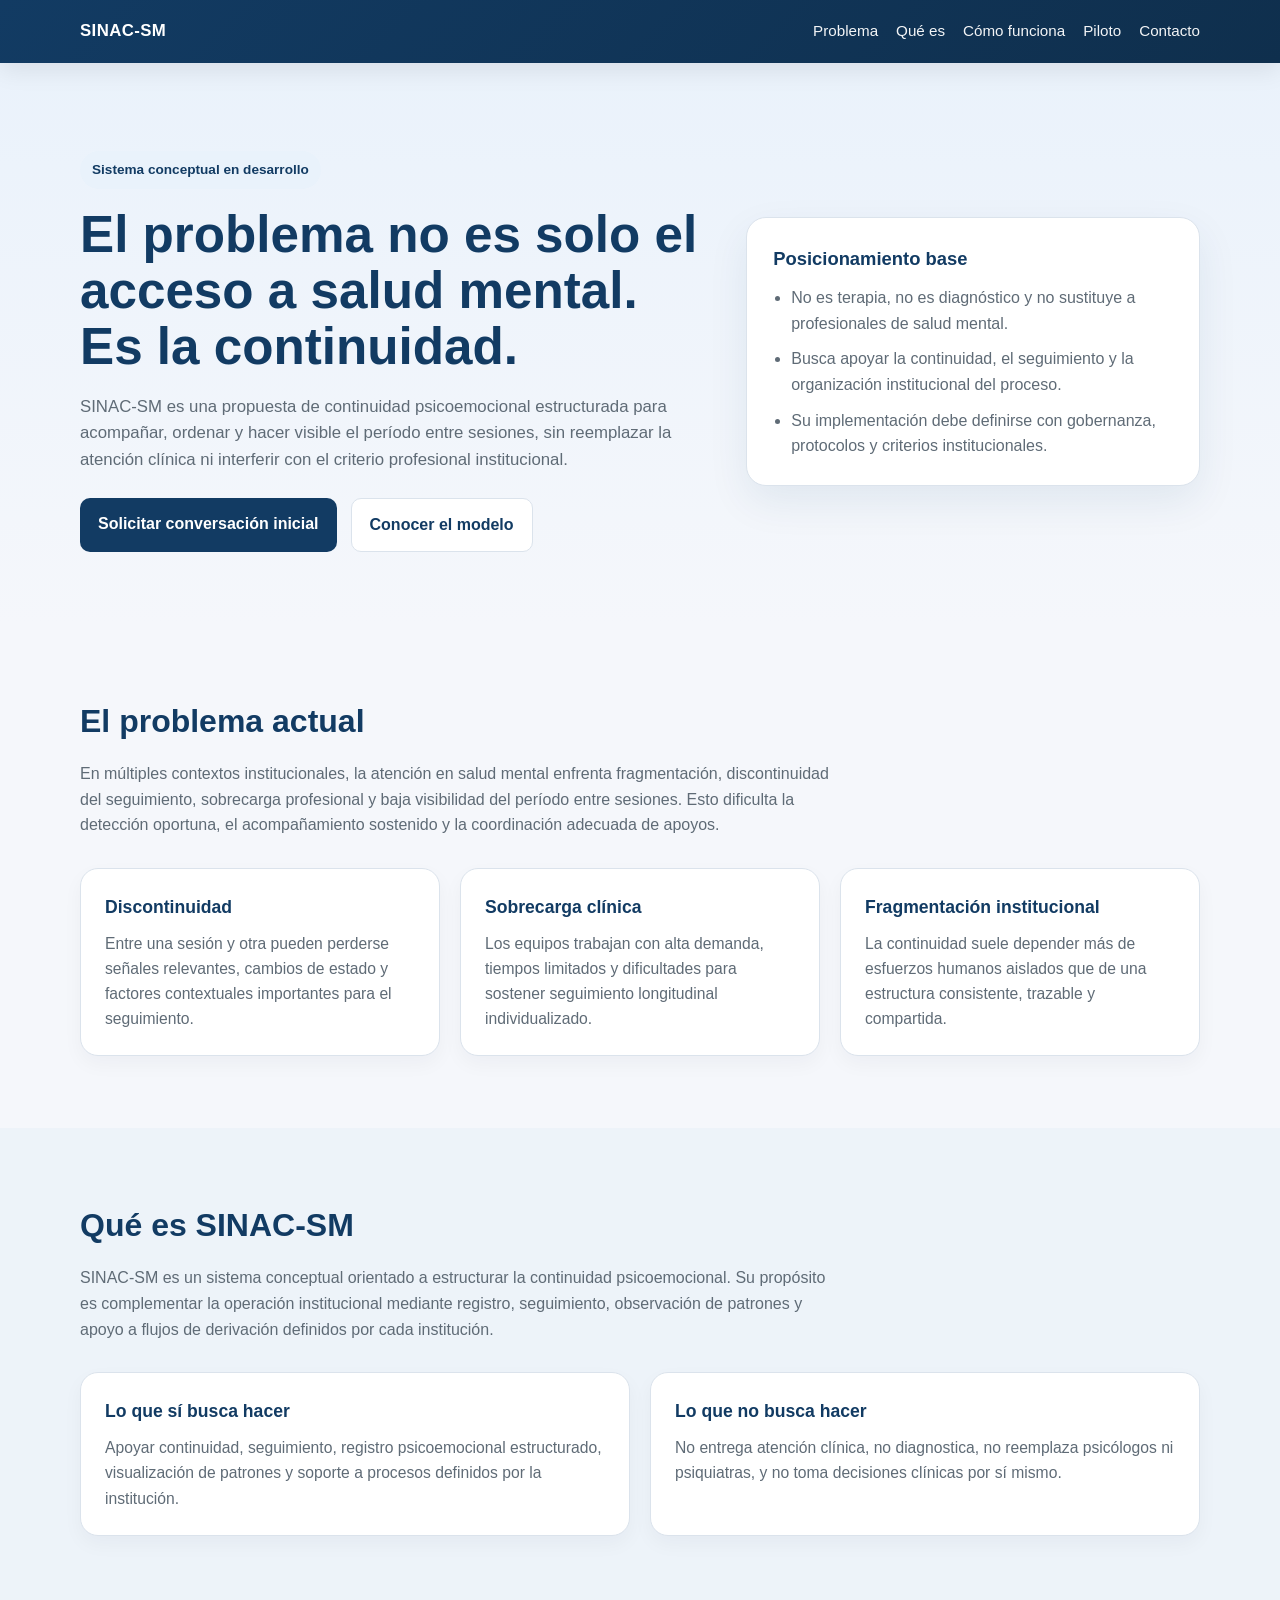
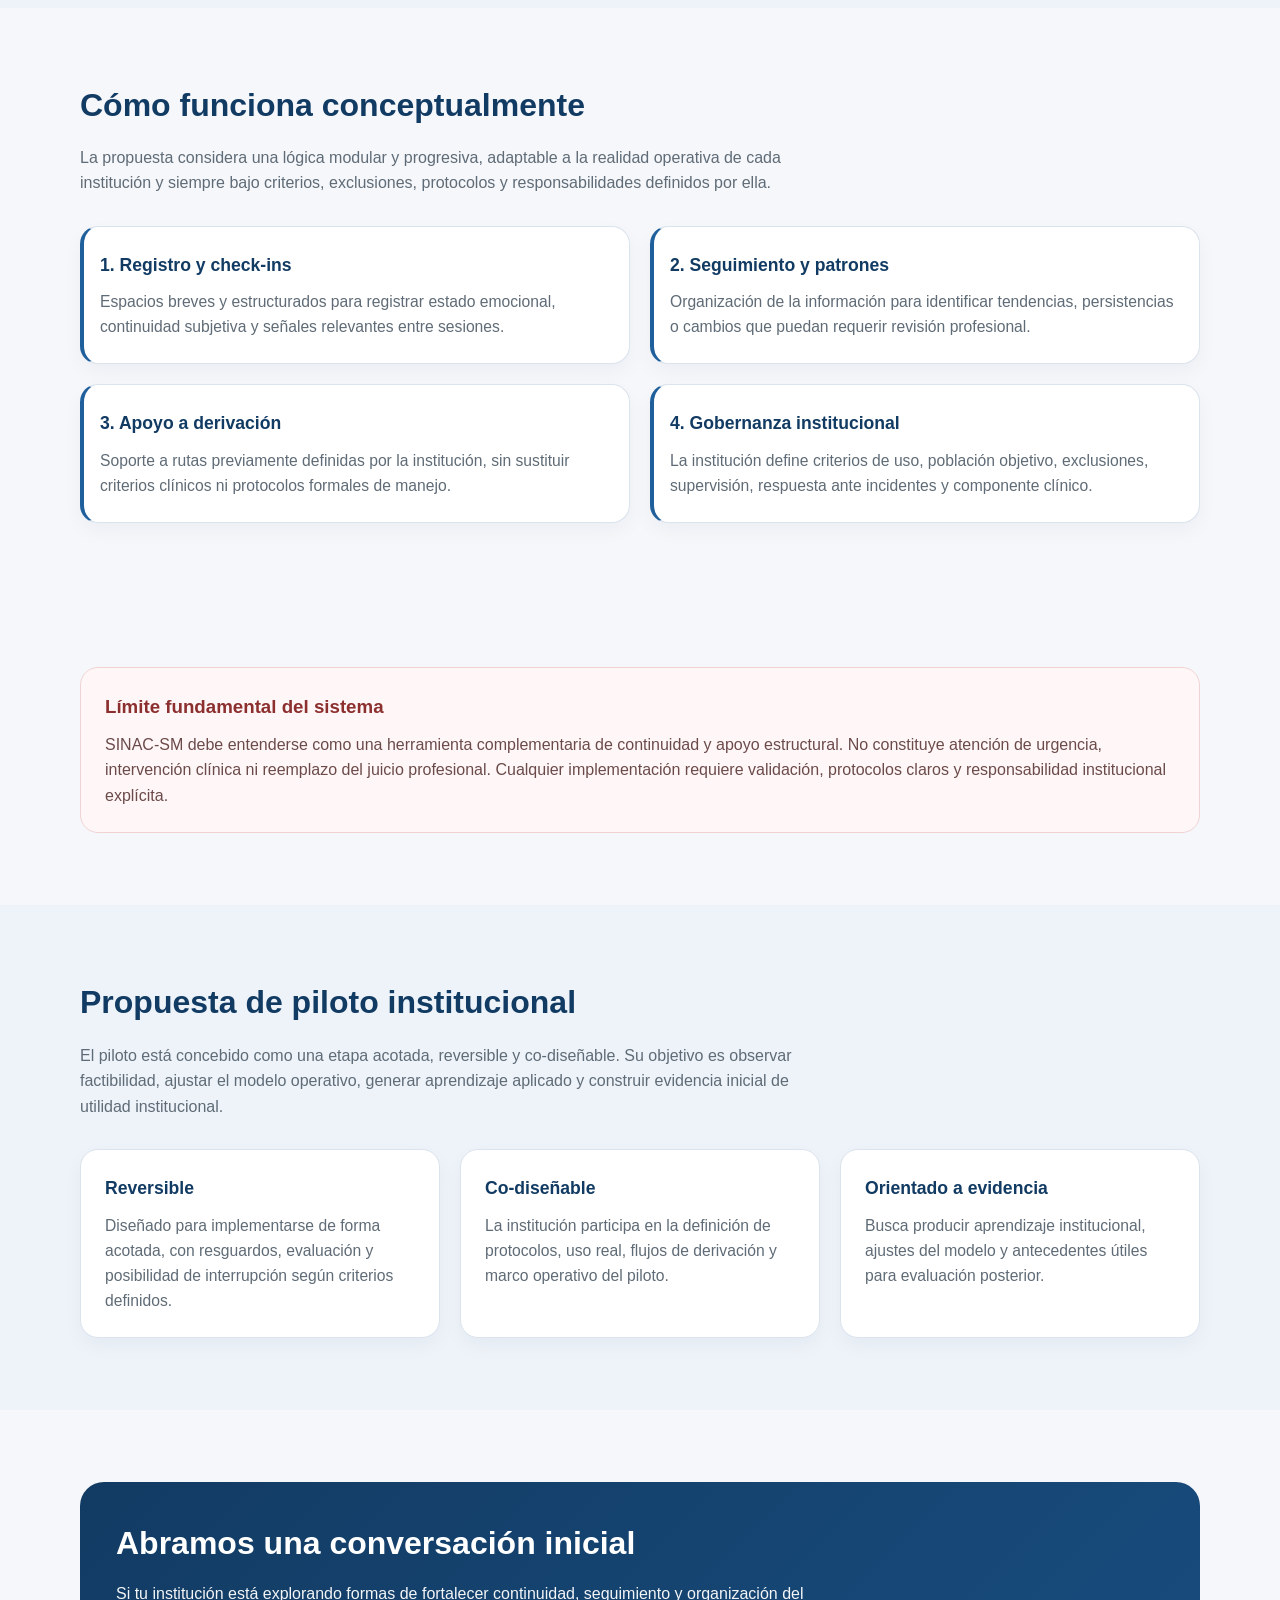
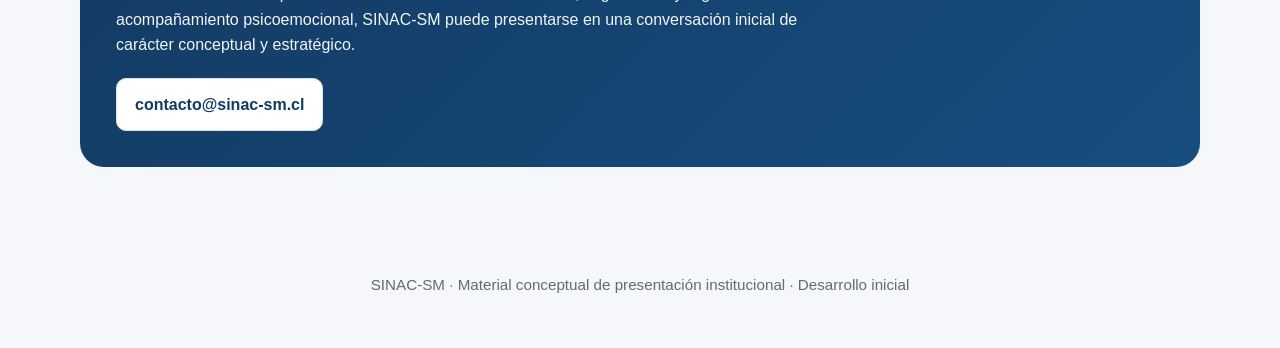
==== index.html @ 15f411aa "Add files via upload <!DOCTYPE html> <html lang="es"> <head>   <meta charset="UTF-8">   <title>S" ====
<!DOCTYPE html>
<html lang="es">
<head>
  <meta charset="UTF-8" />
  <meta name="viewport" content="width=device-width, initial-scale=1.0" />
  <title>SINAC-SM | Continuidad psicoemocional estructurada</title>
  <style>
    * {
      margin: 0;
      padding: 0;
      box-sizing: border-box;
    }

    :root {
      --bg: #f5f7fb;
      --surface: #ffffff;
      --primary: #123b63;
      --primary-2: #1f5f9b;
      --text: #16202a;
      --muted: #5f6b76;
      --line: #dbe3ec;
      --soft: #edf3f9;
      --accent: #e9f2fb;
    }

    body {
      font-family: Arial, Helvetica, sans-serif;
      background: var(--bg);
      color: var(--text);
      line-height: 1.6;
    }

    .container {
      width: min(1120px, 92%);
      margin: 0 auto;
    }

    header {
      background: linear-gradient(135deg, var(--primary), #0f2f4d);
      color: white;
      padding: 18px 0;
      position: sticky;
      top: 0;
      z-index: 20;
      box-shadow: 0 8px 24px rgba(0,0,0,0.08);
    }

    .nav {
      display: flex;
      justify-content: space-between;
      align-items: center;
      gap: 20px;
      flex-wrap: wrap;
    }

    .brand {
      font-weight: 700;
      font-size: 1.05rem;
      letter-spacing: 0.4px;
    }

    .nav-links {
      display: flex;
      gap: 18px;
      flex-wrap: wrap;
    }

    .nav-links a {
      color: white;
      text-decoration: none;
      font-size: 0.95rem;
      opacity: 0.95;
    }

    .hero {
      padding: 88px 0 72px;
      background: linear-gradient(180deg, #eaf2fb 0%, #f5f7fb 100%);
    }

    .hero-grid {
      display: grid;
      grid-template-columns: 1.25fr 0.9fr;
      gap: 36px;
      align-items: center;
    }

    .eyebrow {
      display: inline-block;
      background: var(--accent);
      color: var(--primary);
      padding: 8px 12px;
      border-radius: 999px;
      font-size: 0.85rem;
      font-weight: 700;
      margin-bottom: 18px;
    }

    h1 {
      font-size: clamp(2rem, 4vw, 3.5rem);
      line-height: 1.1;
      margin-bottom: 18px;
      color: var(--primary);
    }

    .hero p {
      font-size: 1.05rem;
      color: var(--muted);
      max-width: 700px;
      margin-bottom: 24px;
    }

    .hero-actions {
      display: flex;
      gap: 14px;
      flex-wrap: wrap;
    }

    .btn {
      display: inline-block;
      padding: 13px 18px;
      border-radius: 10px;
      text-decoration: none;
      font-weight: 700;
      transition: 0.2s ease;
    }

    .btn-primary {
      background: var(--primary);
      color: white;
    }

    .btn-secondary {
      background: white;
      color: var(--primary);
      border: 1px solid var(--line);
    }

    .btn:hover {
      transform: translateY(-1px);
    }

    .hero-card {
      background: white;
      border: 1px solid var(--line);
      border-radius: 20px;
      padding: 26px;
      box-shadow: 0 16px 40px rgba(18,59,99,0.08);
    }

    .hero-card h3 {
      color: var(--primary);
      margin-bottom: 12px;
      font-size: 1.15rem;
    }

    .hero-card ul {
      padding-left: 18px;
      color: var(--muted);
    }

    .hero-card li + li {
      margin-top: 10px;
    }

    section {
      padding: 72px 0;
    }

    .section-title {
      font-size: 2rem;
      color: var(--primary);
      margin-bottom: 14px;
    }

    .section-text {
      color: var(--muted);
      max-width: 760px;
      margin-bottom: 30px;
    }

    .grid-3 {
      display: grid;
      grid-template-columns: repeat(3, 1fr);
      gap: 20px;
    }

    .grid-2 {
      display: grid;
      grid-template-columns: repeat(2, 1fr);
      gap: 20px;
    }

    .card {
      background: var(--surface);
      border: 1px solid var(--line);
      border-radius: 18px;
      padding: 24px;
      box-shadow: 0 8px 20px rgba(16, 35, 54, 0.04);
    }

    .card h3 {
      color: var(--primary);
      margin-bottom: 10px;
      font-size: 1.1rem;
    }

    .card p {
      color: var(--muted);
      font-size: 0.98rem;
    }

    .highlight {
      background: var(--soft);
    }

    .process-step {
      border-left: 4px solid var(--primary-2);
      padding-left: 16px;
    }

    .disclaimer-box {
      background: #fff7f7;
      border: 1px solid #f1d3d3;
      border-radius: 18px;
      padding: 24px;
    }

    .disclaimer-box h3 {
      color: #8c2f2f;
      margin-bottom: 10px;
    }

    .disclaimer-box p {
      color: #6c4a4a;
    }

    .cta {
      background: linear-gradient(135deg, var(--primary), #184d7f);
      color: white;
      border-radius: 24px;
      padding: 36px;
    }

    .cta h2 {
      margin-bottom: 12px;
      font-size: 2rem;
    }

    .cta p {
      margin-bottom: 20px;
      max-width: 740px;
      opacity: 0.95;
    }

    footer {
      padding: 34px 0 50px;
      color: var(--muted);
      font-size: 0.95rem;
      text-align: center;
    }

    @media (max-width: 900px) {
      .hero-grid,
      .grid-3,
      .grid-2 {
        grid-template-columns: 1fr;
      }

      header {
        position: static;
      }
    }
  </style>
</head>
<body>
  <header>
    <div class="container nav">
      <div class="brand">SINAC-SM</div>
      <nav class="nav-links">
        <a href="#problema">Problema</a>
        <a href="#que-es">Qué es</a>
        <a href="#como-funciona">Cómo funciona</a>
        <a href="#piloto">Piloto</a>
        <a href="#contacto">Contacto</a>
      </nav>
    </div>
  </header>

  <section class="hero">
    <div class="container hero-grid">
      <div>
        <span class="eyebrow">Sistema conceptual en desarrollo</span>
        <h1>El problema no es solo el acceso a salud mental. Es la continuidad.</h1>
        <p>
          SINAC-SM es una propuesta de continuidad psicoemocional estructurada para acompañar,
          ordenar y hacer visible el período entre sesiones, sin reemplazar la atención clínica
          ni interferir con el criterio profesional institucional.
        </p>
        <div class="hero-actions">
          <a class="btn btn-primary" href="#contacto">Solicitar conversación inicial</a>
          <a class="btn btn-secondary" href="#que-es">Conocer el modelo</a>
        </div>
      </div>

      <aside class="hero-card">
        <h3>Posicionamiento base</h3>
        <ul>
          <li>No es terapia, no es diagnóstico y no sustituye a profesionales de salud mental.</li>
          <li>Busca apoyar la continuidad, el seguimiento y la organización institucional del proceso.</li>
          <li>Su implementación debe definirse con gobernanza, protocolos y criterios institucionales.</li>
        </ul>
      </aside>
    </div>
  </section>

  <section id="problema">
    <div class="container">
      <h2 class="section-title">El problema actual</h2>
      <p class="section-text">
        En múltiples contextos institucionales, la atención en salud mental enfrenta fragmentación,
        discontinuidad del seguimiento, sobrecarga profesional y baja visibilidad del período entre sesiones.
        Esto dificulta la detección oportuna, el acompañamiento sostenido y la coordinación adecuada de apoyos.
      </p>

      <div class="grid-3">
        <div class="card">
          <h3>Discontinuidad</h3>
          <p>Entre una sesión y otra pueden perderse señales relevantes, cambios de estado y factores contextuales importantes para el seguimiento.</p>
        </div>
        <div class="card">
          <h3>Sobrecarga clínica</h3>
          <p>Los equipos trabajan con alta demanda, tiempos limitados y dificultades para sostener seguimiento longitudinal individualizado.</p>
        </div>
        <div class="card">
          <h3>Fragmentación institucional</h3>
          <p>La continuidad suele depender más de esfuerzos humanos aislados que de una estructura consistente, trazable y compartida.</p>
        </div>
      </div>
    </div>
  </section>

  <section id="que-es" class="highlight">
    <div class="container">
      <h2 class="section-title">Qué es SINAC-SM</h2>
      <p class="section-text">
        SINAC-SM es un sistema conceptual orientado a estructurar la continuidad psicoemocional.
        Su propósito es complementar la operación institucional mediante registro, seguimiento,
        observación de patrones y apoyo a flujos de derivación definidos por cada institución.
      </p>

      <div class="grid-2">
        <div class="card">
          <h3>Lo que sí busca hacer</h3>
          <p>Apoyar continuidad, seguimiento, registro psicoemocional estructurado, visualización de patrones y soporte a procesos definidos por la institución.</p>
        </div>
        <div class="card">
          <h3>Lo que no busca hacer</h3>
          <p>No entrega atención clínica, no diagnostica, no reemplaza psicólogos ni psiquiatras, y no toma decisiones clínicas por sí mismo.</p>
        </div>
      </div>
    </div>
  </section>

  <section id="como-funciona">
    <div class="container">
      <h2 class="section-title">Cómo funciona conceptualmente</h2>
      <p class="section-text">
        La propuesta considera una lógica modular y progresiva, adaptable a la realidad operativa
        de cada institución y siempre bajo criterios, exclusiones, protocolos y responsabilidades definidos por ella.
      </p>

      <div class="grid-2">
        <div class="card process-step">
          <h3>1. Registro y check-ins</h3>
          <p>Espacios breves y estructurados para registrar estado emocional, continuidad subjetiva y señales relevantes entre sesiones.</p>
        </div>
        <div class="card process-step">
          <h3>2. Seguimiento y patrones</h3>
          <p>Organización de la información para identificar tendencias, persistencias o cambios que puedan requerir revisión profesional.</p>
        </div>
        <div class="card process-step">
          <h3>3. Apoyo a derivación</h3>
          <p>Soporte a rutas previamente definidas por la institución, sin sustituir criterios clínicos ni protocolos formales de manejo.</p>
        </div>
        <div class="card process-step">
          <h3>4. Gobernanza institucional</h3>
          <p>La institución define criterios de uso, población objetivo, exclusiones, supervisión, respuesta ante incidentes y componente clínico.</p>
        </div>
      </div>
    </div>
  </section>

  <section>
    <div class="container">
      <div class="disclaimer-box">
        <h3>Límite fundamental del sistema</h3>
        <p>
          SINAC-SM debe entenderse como una herramienta complementaria de continuidad y apoyo estructural.
          No constituye atención de urgencia, intervención clínica ni reemplazo del juicio profesional.
          Cualquier implementación requiere validación, protocolos claros y responsabilidad institucional explícita.
        </p>
      </div>
    </div>
  </section>

  <section id="piloto" class="highlight">
    <div class="container">
      <h2 class="section-title">Propuesta de piloto institucional</h2>
      <p class="section-text">
        El piloto está concebido como una etapa acotada, reversible y co-diseñable. Su objetivo es observar factibilidad,
        ajustar el modelo operativo, generar aprendizaje aplicado y construir evidencia inicial de utilidad institucional.
      </p>

      <div class="grid-3">
        <div class="card">
          <h3>Reversible</h3>
          <p>Diseñado para implementarse de forma acotada, con resguardos, evaluación y posibilidad de interrupción según criterios definidos.</p>
        </div>
        <div class="card">
          <h3>Co-diseñable</h3>
          <p>La institución participa en la definición de protocolos, uso real, flujos de derivación y marco operativo del piloto.</p>
        </div>
        <div class="card">
          <h3>Orientado a evidencia</h3>
          <p>Busca producir aprendizaje institucional, ajustes del modelo y antecedentes útiles para evaluación posterior.</p>
        </div>
      </div>
    </div>
  </section>

  <section id="contacto">
    <div class="container">
      <div class="cta">
        <h2>Abramos una conversación inicial</h2>
        <p>
          Si tu institución está explorando formas de fortalecer continuidad, seguimiento y organización del acompañamiento psicoemocional,
          SINAC-SM puede presentarse en una conversación inicial de carácter conceptual y estratégico.
        </p>
        <a class="btn btn-secondary" href="mailto:contacto@sinac-sm.cl">contacto@sinac-sm.cl</a>
      </div>
    </div>
  </section>

  <footer>
    <div class="container">
      <p>SINAC-SM · Material conceptual de presentación institucional · Desarrollo inicial</p>
    </div>
  </footer>
</body>
</html>
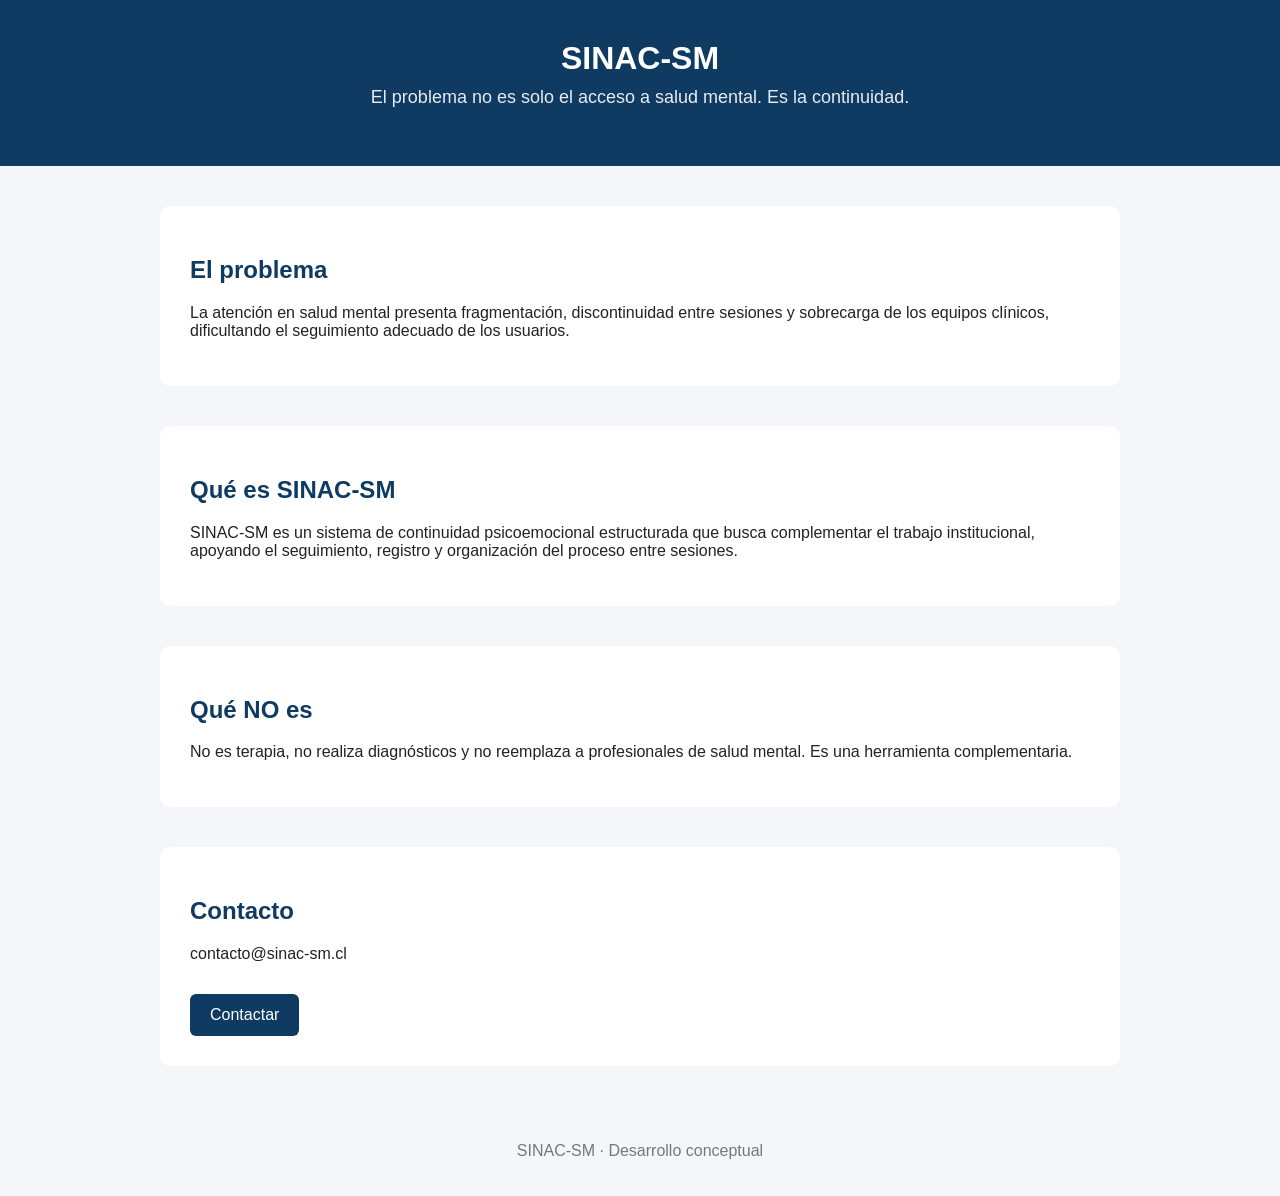
==== commit 13b4eb33: "Update index.html" ====
--- a/index.html
+++ b/index.html
@@ -1,450 +1,109 @@
 <!DOCTYPE html>
 <html lang="es">
 <head>
-  <meta charset="UTF-8" />
-  <meta name="viewport" content="width=device-width, initial-scale=1.0" />
-  <title>SINAC-SM | Continuidad psicoemocional estructurada</title>
+  <meta charset="UTF-8">
+  <meta name="viewport" content="width=device-width, initial-scale=1.0">
+  <title>SINAC-SM</title>
+
   <style>
-    * {
+    body {
+      font-family: Arial, sans-serif;
       margin: 0;
-      padding: 0;
-      box-sizing: border-box;
-    }
-
-    :root {
-      --bg: #f5f7fb;
-      --surface: #ffffff;
-      --primary: #123b63;
-      --primary-2: #1f5f9b;
-      --text: #16202a;
-      --muted: #5f6b76;
-      --line: #dbe3ec;
-      --soft: #edf3f9;
-      --accent: #e9f2fb;
-    }
-
-    body {
-      font-family: Arial, Helvetica, sans-serif;
-      background: var(--bg);
-      color: var(--text);
-      line-height: 1.6;
-    }
-
-    .container {
-      width: min(1120px, 92%);
-      margin: 0 auto;
+      background: #f4f6f9;
+      color: #222;
     }
 
     header {
-      background: linear-gradient(135deg, var(--primary), #0f2f4d);
+      background: #0f3b63;
       color: white;
-      padding: 18px 0;
-      position: sticky;
-      top: 0;
-      z-index: 20;
-      box-shadow: 0 8px 24px rgba(0,0,0,0.08);
+      padding: 40px 20px;
+      text-align: center;
     }
 
-    .nav {
-      display: flex;
-      justify-content: space-between;
-      align-items: center;
-      gap: 20px;
-      flex-wrap: wrap;
+    header h1 {
+      margin: 0;
+      font-size: 32px;
     }
 
-    .brand {
-      font-weight: 700;
-      font-size: 1.05rem;
-      letter-spacing: 0.4px;
+    header p {
+      margin-top: 10px;
+      font-size: 18px;
+      opacity: 0.9;
     }
 
-    .nav-links {
-      display: flex;
-      gap: 18px;
-      flex-wrap: wrap;
+    section {
+      max-width: 900px;
+      margin: 40px auto;
+      background: white;
+      padding: 30px;
+      border-radius: 10px;
     }
 
-    .nav-links a {
-      color: white;
-      text-decoration: none;
-      font-size: 0.95rem;
-      opacity: 0.95;
-    }
-
-    .hero {
-      padding: 88px 0 72px;
-      background: linear-gradient(180deg, #eaf2fb 0%, #f5f7fb 100%);
-    }
-
-    .hero-grid {
-      display: grid;
-      grid-template-columns: 1.25fr 0.9fr;
-      gap: 36px;
-      align-items: center;
-    }
-
-    .eyebrow {
-      display: inline-block;
-      background: var(--accent);
-      color: var(--primary);
-      padding: 8px 12px;
-      border-radius: 999px;
-      font-size: 0.85rem;
-      font-weight: 700;
-      margin-bottom: 18px;
-    }
-
-    h1 {
-      font-size: clamp(2rem, 4vw, 3.5rem);
-      line-height: 1.1;
-      margin-bottom: 18px;
-      color: var(--primary);
-    }
-
-    .hero p {
-      font-size: 1.05rem;
-      color: var(--muted);
-      max-width: 700px;
-      margin-bottom: 24px;
-    }
-
-    .hero-actions {
-      display: flex;
-      gap: 14px;
-      flex-wrap: wrap;
+    h2 {
+      color: #0f3b63;
     }
 
     .btn {
       display: inline-block;
-      padding: 13px 18px;
-      border-radius: 10px;
+      background: #0f3b63;
+      color: white;
+      padding: 12px 20px;
       text-decoration: none;
-      font-weight: 700;
-      transition: 0.2s ease;
-    }
-
-    .btn-primary {
-      background: var(--primary);
-      color: white;
-    }
-
-    .btn-secondary {
-      background: white;
-      color: var(--primary);
-      border: 1px solid var(--line);
-    }
-
-    .btn:hover {
-      transform: translateY(-1px);
-    }
-
-    .hero-card {
-      background: white;
-      border: 1px solid var(--line);
-      border-radius: 20px;
-      padding: 26px;
-      box-shadow: 0 16px 40px rgba(18,59,99,0.08);
-    }
-
-    .hero-card h3 {
-      color: var(--primary);
-      margin-bottom: 12px;
-      font-size: 1.15rem;
-    }
-
-    .hero-card ul {
-      padding-left: 18px;
-      color: var(--muted);
-    }
-
-    .hero-card li + li {
-      margin-top: 10px;
-    }
-
-    section {
-      padding: 72px 0;
-    }
-
-    .section-title {
-      font-size: 2rem;
-      color: var(--primary);
-      margin-bottom: 14px;
-    }
-
-    .section-text {
-      color: var(--muted);
-      max-width: 760px;
-      margin-bottom: 30px;
-    }
-
-    .grid-3 {
-      display: grid;
-      grid-template-columns: repeat(3, 1fr);
-      gap: 20px;
-    }
-
-    .grid-2 {
-      display: grid;
-      grid-template-columns: repeat(2, 1fr);
-      gap: 20px;
-    }
-
-    .card {
-      background: var(--surface);
-      border: 1px solid var(--line);
-      border-radius: 18px;
-      padding: 24px;
-      box-shadow: 0 8px 20px rgba(16, 35, 54, 0.04);
-    }
-
-    .card h3 {
-      color: var(--primary);
-      margin-bottom: 10px;
-      font-size: 1.1rem;
-    }
-
-    .card p {
-      color: var(--muted);
-      font-size: 0.98rem;
-    }
-
-    .highlight {
-      background: var(--soft);
-    }
-
-    .process-step {
-      border-left: 4px solid var(--primary-2);
-      padding-left: 16px;
-    }
-
-    .disclaimer-box {
-      background: #fff7f7;
-      border: 1px solid #f1d3d3;
-      border-radius: 18px;
-      padding: 24px;
-    }
-
-    .disclaimer-box h3 {
-      color: #8c2f2f;
-      margin-bottom: 10px;
-    }
-
-    .disclaimer-box p {
-      color: #6c4a4a;
-    }
-
-    .cta {
-      background: linear-gradient(135deg, var(--primary), #184d7f);
-      color: white;
-      border-radius: 24px;
-      padding: 36px;
-    }
-
-    .cta h2 {
-      margin-bottom: 12px;
-      font-size: 2rem;
-    }
-
-    .cta p {
-      margin-bottom: 20px;
-      max-width: 740px;
-      opacity: 0.95;
+      border-radius: 6px;
+      margin-top: 15px;
     }
 
     footer {
-      padding: 34px 0 50px;
-      color: var(--muted);
-      font-size: 0.95rem;
       text-align: center;
-    }
-
-    @media (max-width: 900px) {
-      .hero-grid,
-      .grid-3,
-      .grid-2 {
-        grid-template-columns: 1fr;
-      }
-
-      header {
-        position: static;
-      }
+      padding: 20px;
+      color: #777;
     }
   </style>
 </head>
+
 <body>
-  <header>
-    <div class="container nav">
-      <div class="brand">SINAC-SM</div>
-      <nav class="nav-links">
-        <a href="#problema">Problema</a>
-        <a href="#que-es">Qué es</a>
-        <a href="#como-funciona">Cómo funciona</a>
-        <a href="#piloto">Piloto</a>
-        <a href="#contacto">Contacto</a>
-      </nav>
-    </div>
-  </header>
 
-  <section class="hero">
-    <div class="container hero-grid">
-      <div>
-        <span class="eyebrow">Sistema conceptual en desarrollo</span>
-        <h1>El problema no es solo el acceso a salud mental. Es la continuidad.</h1>
-        <p>
-          SINAC-SM es una propuesta de continuidad psicoemocional estructurada para acompañar,
-          ordenar y hacer visible el período entre sesiones, sin reemplazar la atención clínica
-          ni interferir con el criterio profesional institucional.
-        </p>
-        <div class="hero-actions">
-          <a class="btn btn-primary" href="#contacto">Solicitar conversación inicial</a>
-          <a class="btn btn-secondary" href="#que-es">Conocer el modelo</a>
-        </div>
-      </div>
+<header>
+  <h1>SINAC-SM</h1>
+  <p>El problema no es solo el acceso a salud mental. Es la continuidad.</p>
+</header>
 
-      <aside class="hero-card">
-        <h3>Posicionamiento base</h3>
-        <ul>
-          <li>No es terapia, no es diagnóstico y no sustituye a profesionales de salud mental.</li>
-          <li>Busca apoyar la continuidad, el seguimiento y la organización institucional del proceso.</li>
-          <li>Su implementación debe definirse con gobernanza, protocolos y criterios institucionales.</li>
-        </ul>
-      </aside>
-    </div>
-  </section>
+<section>
+  <h2>El problema</h2>
+  <p>
+    La atención en salud mental presenta fragmentación, discontinuidad entre sesiones
+    y sobrecarga de los equipos clínicos, dificultando el seguimiento adecuado de los usuarios.
+  </p>
+</section>
 
-  <section id="problema">
-    <div class="container">
-      <h2 class="section-title">El problema actual</h2>
-      <p class="section-text">
-        En múltiples contextos institucionales, la atención en salud mental enfrenta fragmentación,
-        discontinuidad del seguimiento, sobrecarga profesional y baja visibilidad del período entre sesiones.
-        Esto dificulta la detección oportuna, el acompañamiento sostenido y la coordinación adecuada de apoyos.
-      </p>
+<section>
+  <h2>Qué es SINAC-SM</h2>
+  <p>
+    SINAC-SM es un sistema de continuidad psicoemocional estructurada que busca complementar
+    el trabajo institucional, apoyando el seguimiento, registro y organización del proceso
+    entre sesiones.
+  </p>
+</section>
 
-      <div class="grid-3">
-        <div class="card">
-          <h3>Discontinuidad</h3>
-          <p>Entre una sesión y otra pueden perderse señales relevantes, cambios de estado y factores contextuales importantes para el seguimiento.</p>
-        </div>
-        <div class="card">
-          <h3>Sobrecarga clínica</h3>
-          <p>Los equipos trabajan con alta demanda, tiempos limitados y dificultades para sostener seguimiento longitudinal individualizado.</p>
-        </div>
-        <div class="card">
-          <h3>Fragmentación institucional</h3>
-          <p>La continuidad suele depender más de esfuerzos humanos aislados que de una estructura consistente, trazable y compartida.</p>
-        </div>
-      </div>
-    </div>
-  </section>
+<section>
+  <h2>Qué NO es</h2>
+  <p>
+    No es terapia, no realiza diagnósticos y no reemplaza a profesionales de salud mental.
+    Es una herramienta complementaria.
+  </p>
+</section>
 
-  <section id="que-es" class="highlight">
-    <div class="container">
-      <h2 class="section-title">Qué es SINAC-SM</h2>
-      <p class="section-text">
-        SINAC-SM es un sistema conceptual orientado a estructurar la continuidad psicoemocional.
-        Su propósito es complementar la operación institucional mediante registro, seguimiento,
-        observación de patrones y apoyo a flujos de derivación definidos por cada institución.
-      </p>
+<section>
+  <h2>Contacto</h2>
+  <p>
+    contacto@sinac-sm.cl
+  </p>
+  <a class="btn" href="mailto:contacto@sinac-sm.cl">Contactar</a>
+</section>
 
-      <div class="grid-2">
-        <div class="card">
-          <h3>Lo que sí busca hacer</h3>
-          <p>Apoyar continuidad, seguimiento, registro psicoemocional estructurado, visualización de patrones y soporte a procesos definidos por la institución.</p>
-        </div>
-        <div class="card">
-          <h3>Lo que no busca hacer</h3>
-          <p>No entrega atención clínica, no diagnostica, no reemplaza psicólogos ni psiquiatras, y no toma decisiones clínicas por sí mismo.</p>
-        </div>
-      </div>
-    </div>
-  </section>
+<footer>
+  <p>SINAC-SM · Desarrollo conceptual</p>
+</footer>
 
-  <section id="como-funciona">
-    <div class="container">
-      <h2 class="section-title">Cómo funciona conceptualmente</h2>
-      <p class="section-text">
-        La propuesta considera una lógica modular y progresiva, adaptable a la realidad operativa
-        de cada institución y siempre bajo criterios, exclusiones, protocolos y responsabilidades definidos por ella.
-      </p>
-
-      <div class="grid-2">
-        <div class="card process-step">
-          <h3>1. Registro y check-ins</h3>
-          <p>Espacios breves y estructurados para registrar estado emocional, continuidad subjetiva y señales relevantes entre sesiones.</p>
-        </div>
-        <div class="card process-step">
-          <h3>2. Seguimiento y patrones</h3>
-          <p>Organización de la información para identificar tendencias, persistencias o cambios que puedan requerir revisión profesional.</p>
-        </div>
-        <div class="card process-step">
-          <h3>3. Apoyo a derivación</h3>
-          <p>Soporte a rutas previamente definidas por la institución, sin sustituir criterios clínicos ni protocolos formales de manejo.</p>
-        </div>
-        <div class="card process-step">
-          <h3>4. Gobernanza institucional</h3>
-          <p>La institución define criterios de uso, población objetivo, exclusiones, supervisión, respuesta ante incidentes y componente clínico.</p>
-        </div>
-      </div>
-    </div>
-  </section>
-
-  <section>
-    <div class="container">
-      <div class="disclaimer-box">
-        <h3>Límite fundamental del sistema</h3>
-        <p>
-          SINAC-SM debe entenderse como una herramienta complementaria de continuidad y apoyo estructural.
-          No constituye atención de urgencia, intervención clínica ni reemplazo del juicio profesional.
-          Cualquier implementación requiere validación, protocolos claros y responsabilidad institucional explícita.
-        </p>
-      </div>
-    </div>
-  </section>
-
-  <section id="piloto" class="highlight">
-    <div class="container">
-      <h2 class="section-title">Propuesta de piloto institucional</h2>
-      <p class="section-text">
-        El piloto está concebido como una etapa acotada, reversible y co-diseñable. Su objetivo es observar factibilidad,
-        ajustar el modelo operativo, generar aprendizaje aplicado y construir evidencia inicial de utilidad institucional.
-      </p>
-
-      <div class="grid-3">
-        <div class="card">
-          <h3>Reversible</h3>
-          <p>Diseñado para implementarse de forma acotada, con resguardos, evaluación y posibilidad de interrupción según criterios definidos.</p>
-        </div>
-        <div class="card">
-          <h3>Co-diseñable</h3>
-          <p>La institución participa en la definición de protocolos, uso real, flujos de derivación y marco operativo del piloto.</p>
-        </div>
-        <div class="card">
-          <h3>Orientado a evidencia</h3>
-          <p>Busca producir aprendizaje institucional, ajustes del modelo y antecedentes útiles para evaluación posterior.</p>
-        </div>
-      </div>
-    </div>
-  </section>
-
-  <section id="contacto">
-    <div class="container">
-      <div class="cta">
-        <h2>Abramos una conversación inicial</h2>
-        <p>
-          Si tu institución está explorando formas de fortalecer continuidad, seguimiento y organización del acompañamiento psicoemocional,
-          SINAC-SM puede presentarse en una conversación inicial de carácter conceptual y estratégico.
-        </p>
-        <a class="btn btn-secondary" href="mailto:contacto@sinac-sm.cl">contacto@sinac-sm.cl</a>
-      </div>
-    </div>
-  </section>
-
-  <footer>
-    <div class="container">
-      <p>SINAC-SM · Material conceptual de presentación institucional · Desarrollo inicial</p>
-    </div>
-  </footer>
 </body>
 </html>
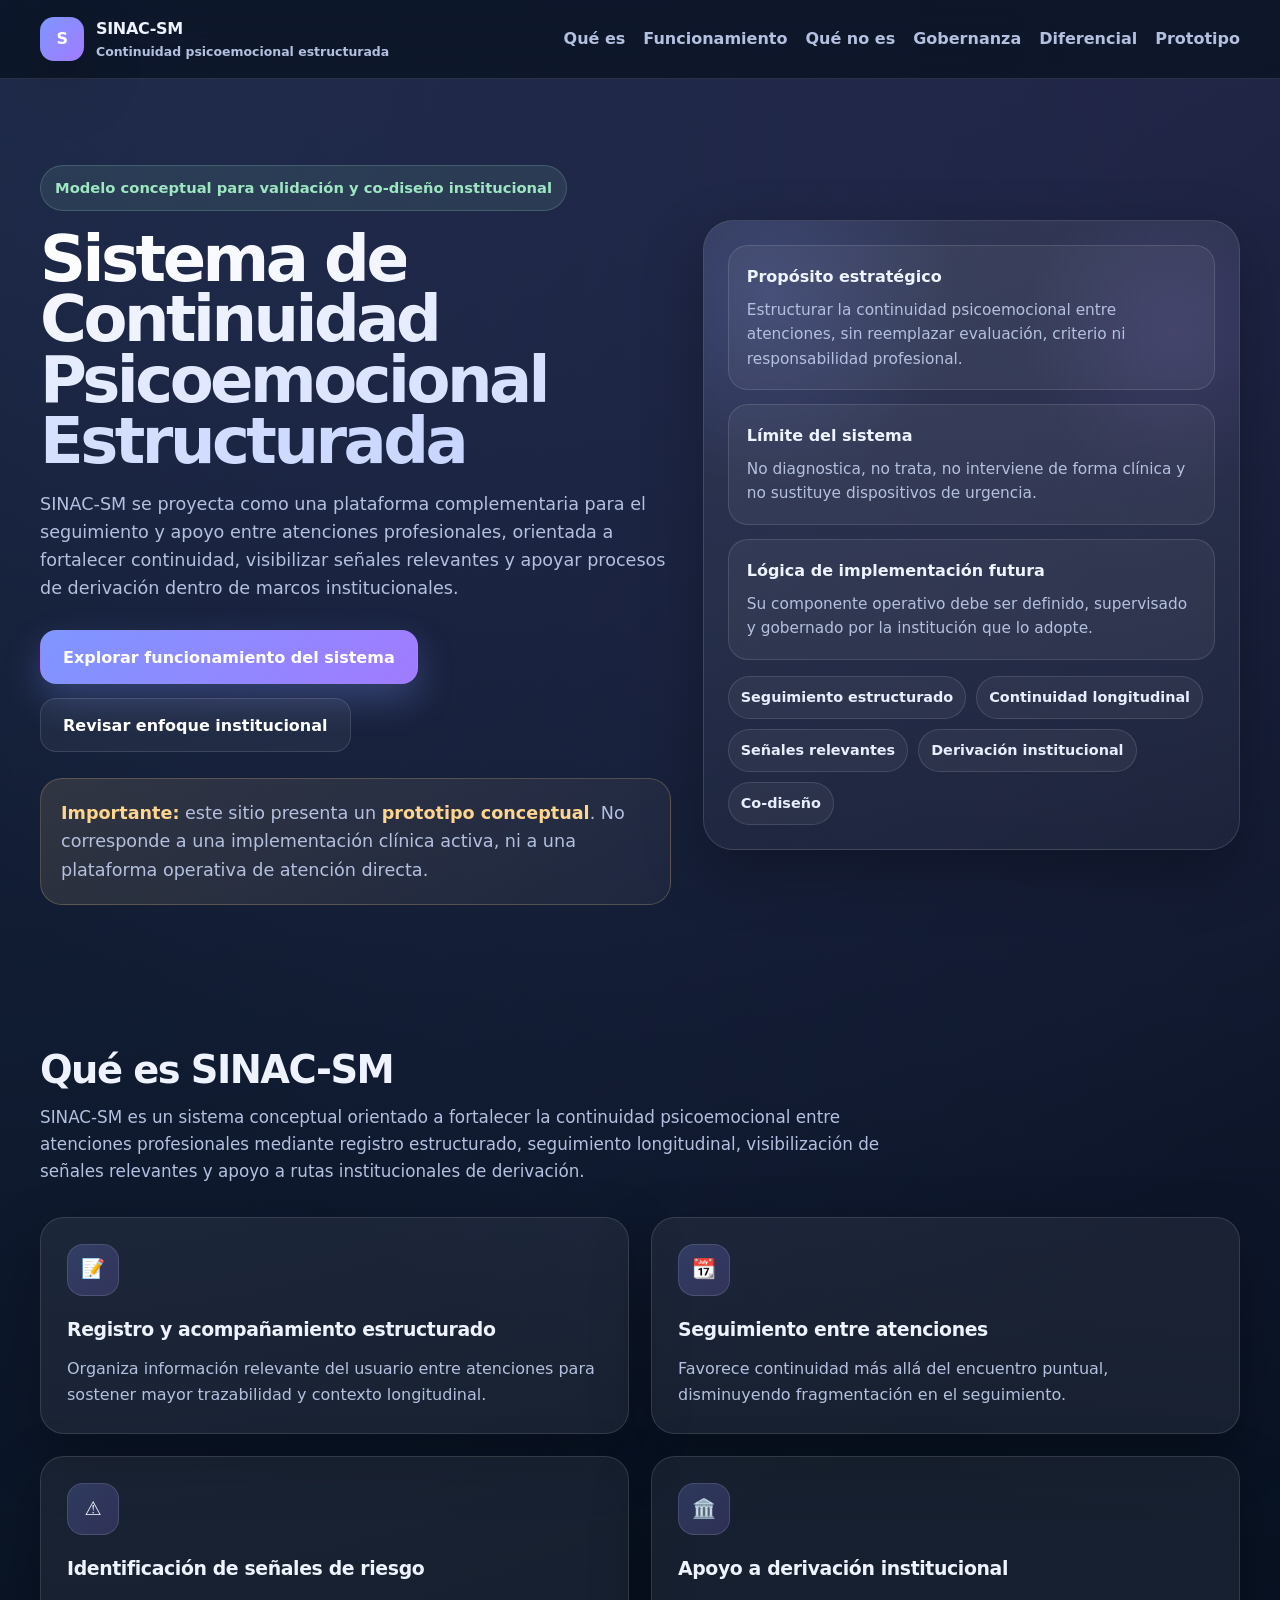
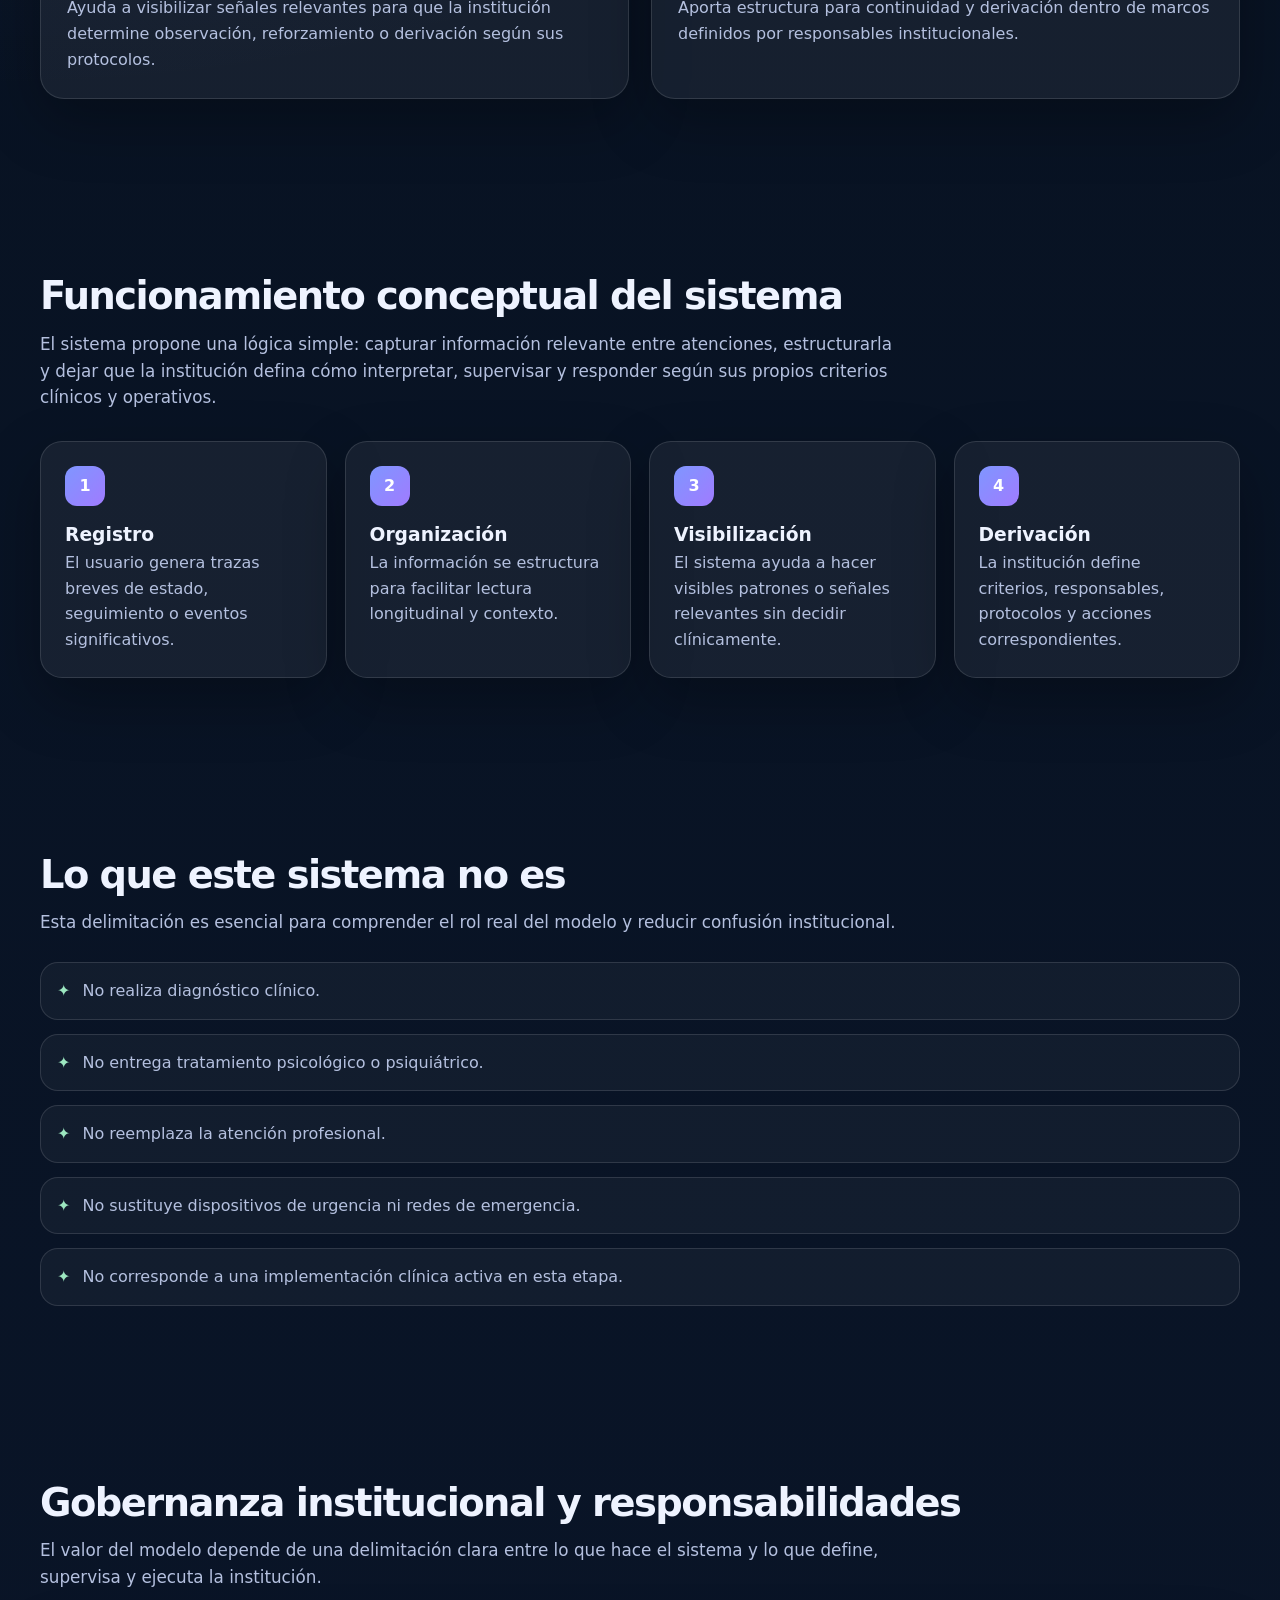
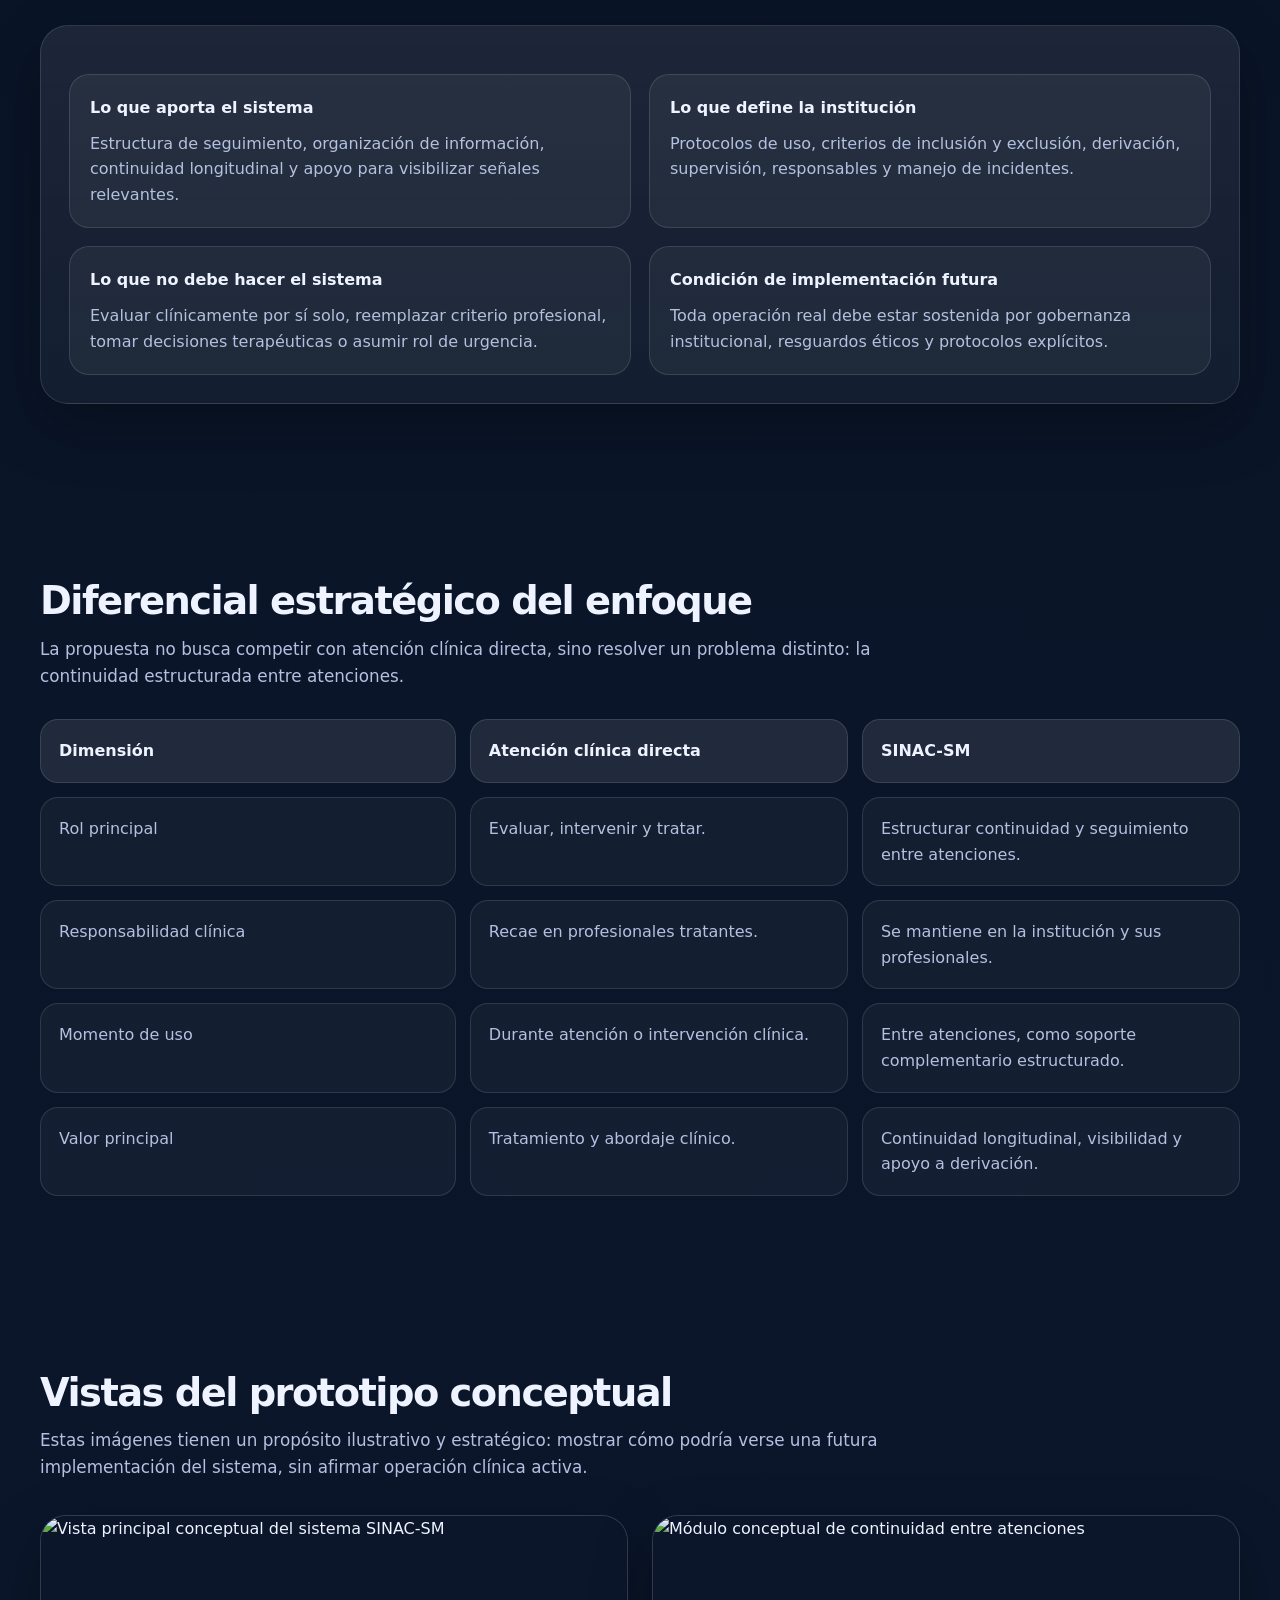
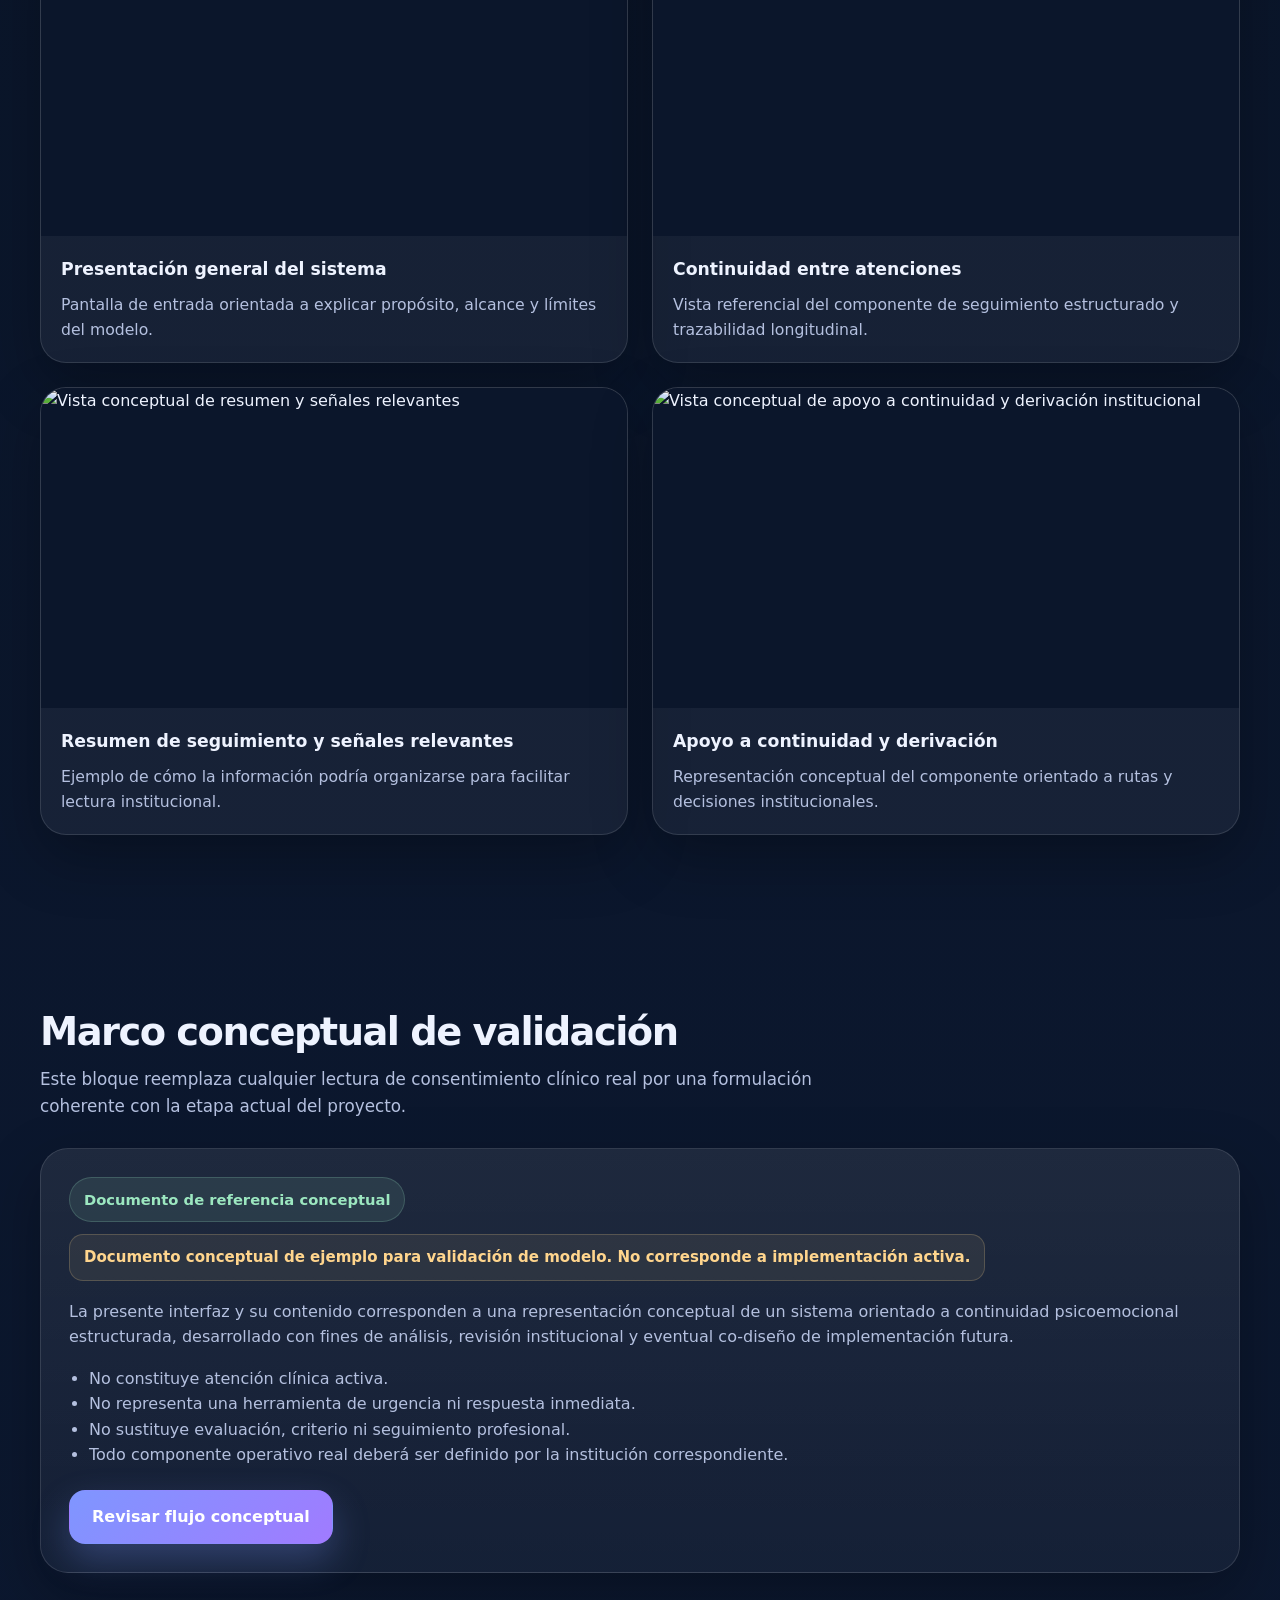
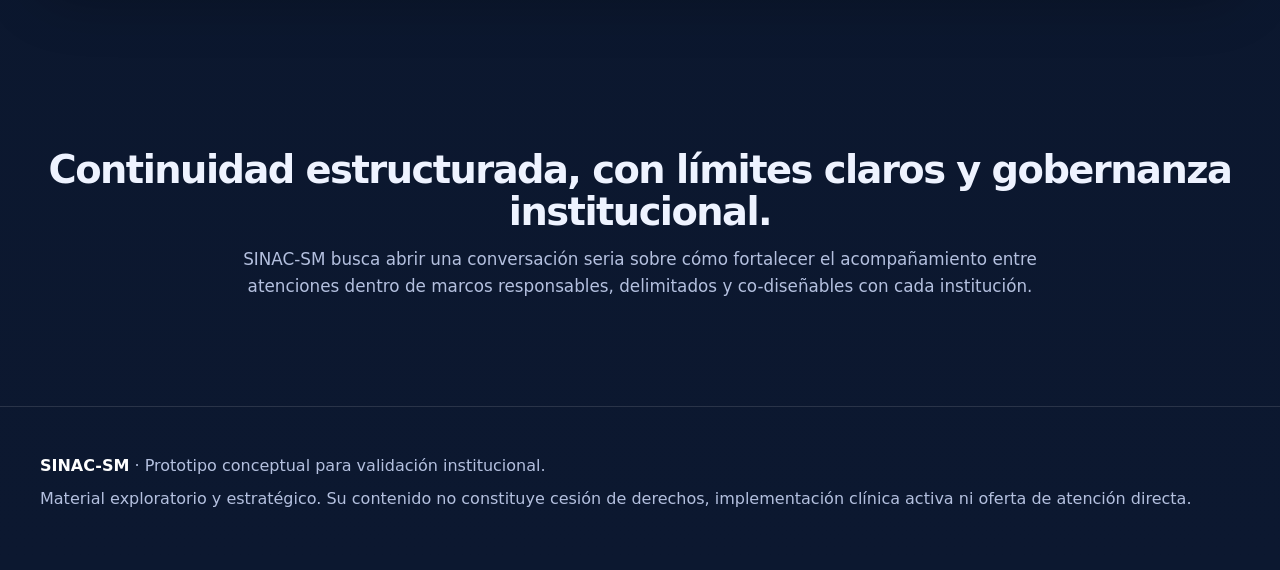
==== commit 67c0ec77: "Update index.html Actualiza la landing de SINAC-SM con nuevo enfoque institucional y continuidad psi" ====
--- a/index.html
+++ b/index.html
@@ -1,109 +1,1027 @@
 <!DOCTYPE html>
 <html lang="es">
 <head>
-  <meta charset="UTF-8">
-  <meta name="viewport" content="width=device-width, initial-scale=1.0">
-  <title>SINAC-SM</title>
-
+  <meta charset="UTF-8" />
+  <meta name="viewport" content="width=device-width, initial-scale=1.0" />
+  <title>SINAC-SM | Sistema de Continuidad Psicoemocional Estructurada</title>
+  <meta
+    name="description"
+    content="SINAC-SM es un sistema conceptual de continuidad psicoemocional estructurada, orientado a validación y co-diseño institucional."
+  />
   <style>
-    body {
-      font-family: Arial, sans-serif;
-      margin: 0;
-      background: #f4f6f9;
-      color: #222;
-    }
-
-    header {
-      background: #0f3b63;
-      color: white;
-      padding: 40px 20px;
-      text-align: center;
-    }
-
-    header h1 {
-      margin: 0;
-      font-size: 32px;
-    }
-
-    header p {
-      margin-top: 10px;
-      font-size: 18px;
-      opacity: 0.9;
-    }
-
-    section {
-      max-width: 900px;
-      margin: 40px auto;
-      background: white;
-      padding: 30px;
-      border-radius: 10px;
-    }
-
-    h2 {
-      color: #0f3b63;
-    }
-
-    .btn {
-      display: inline-block;
-      background: #0f3b63;
-      color: white;
-      padding: 12px 20px;
-      text-decoration: none;
-      border-radius: 6px;
-      margin-top: 15px;
-    }
-
-    footer {
-      text-align: center;
-      padding: 20px;
-      color: #777;
+    :root{
+      --bg:#07111f;
+      --bg-2:#0c1830;
+      --surface:rgba(255,255,255,.06);
+      --surface-strong:rgba(255,255,255,.09);
+      --line:rgba(255,255,255,.12);
+      --text:#eef3ff;
+      --muted:#b4c0df;
+      --accent:#7f96ff;
+      --accent-2:#a07bff;
+      --ok:#9ce7c0;
+      --warn:#ffd58d;
+      --danger:#ffb2b2;
+      --shadow:0 22px 60px rgba(0,0,0,.28);
+      --radius:24px;
+      --max:1200px;
+    }
+
+    *{
+      box-sizing:border-box;
+      margin:0;
+      padding:0;
+    }
+
+    html{
+      scroll-behavior:smooth;
+    }
+
+    body{
+      font-family:Inter,system-ui,-apple-system,BlinkMacSystemFont,"Segoe UI",sans-serif;
+      color:var(--text);
+      background:
+        radial-gradient(circle at 0% 0%, rgba(127,150,255,.18), transparent 24%),
+        radial-gradient(circle at 100% 0%, rgba(160,123,255,.14), transparent 22%),
+        linear-gradient(180deg, var(--bg) 0%, var(--bg-2) 100%);
+      line-height:1.6;
+    }
+
+    img{
+      display:block;
+      max-width:100%;
+    }
+
+    a{
+      color:inherit;
+      text-decoration:none;
+    }
+
+    .container{
+      width:min(var(--max), calc(100% - 32px));
+      margin:0 auto;
+    }
+
+    .topbar{
+      position:sticky;
+      top:0;
+      z-index:100;
+      backdrop-filter:blur(16px);
+      background:rgba(7,17,31,.72);
+      border-bottom:1px solid var(--line);
+    }
+
+    .nav{
+      min-height:78px;
+      display:flex;
+      justify-content:space-between;
+      align-items:center;
+      gap:18px;
+    }
+
+    .brand{
+      display:flex;
+      align-items:center;
+      gap:12px;
+      font-weight:800;
+      letter-spacing:-.02em;
+    }
+
+    .brand-mark{
+      width:44px;
+      height:44px;
+      border-radius:14px;
+      display:grid;
+      place-items:center;
+      background:linear-gradient(135deg, var(--accent), var(--accent-2));
+      color:#fff;
+      font-weight:900;
+      box-shadow:var(--shadow);
+    }
+
+    .brand small{
+      display:block;
+      color:var(--muted);
+      font-size:.78rem;
+      font-weight:600;
+      letter-spacing:0;
+    }
+
+    .nav-links{
+      display:flex;
+      align-items:center;
+      gap:18px;
+      flex-wrap:wrap;
+    }
+
+    .nav-links a{
+      color:var(--muted);
+      font-weight:600;
+      transition:.2s ease;
+    }
+
+    .nav-links a:hover{
+      color:#fff;
+    }
+
+    .section{
+      padding:88px 0;
+    }
+
+    .eyebrow{
+      display:inline-flex;
+      align-items:center;
+      gap:8px;
+      padding:10px 14px;
+      border-radius:999px;
+      background:rgba(156,231,192,.1);
+      border:1px solid rgba(156,231,192,.2);
+      color:var(--ok);
+      font-size:.92rem;
+      font-weight:700;
+    }
+
+    .hero{
+      padding:86px 0 56px;
+    }
+
+    .hero-grid{
+      display:grid;
+      grid-template-columns:1.08fr .92fr;
+      gap:32px;
+      align-items:center;
+    }
+
+    .hero h1{
+      margin:18px 0 18px;
+      font-size:clamp(2.8rem, 5vw, 5.2rem);
+      line-height:.95;
+      letter-spacing:-.055em;
+      max-width:800px;
+    }
+
+    .hero h1 span{
+      background:linear-gradient(135deg, #fff 0%, #c8d5ff 100%);
+      -webkit-background-clip:text;
+      -webkit-text-fill-color:transparent;
+      background-clip:text;
+    }
+
+    .hero p{
+      font-size:1.1rem;
+      color:var(--muted);
+      max-width:700px;
+    }
+
+    .hero-actions{
+      display:flex;
+      gap:14px;
+      flex-wrap:wrap;
+      margin-top:28px;
+    }
+
+    .btn{
+      min-height:54px;
+      padding:0 22px;
+      border-radius:16px;
+      display:inline-flex;
+      align-items:center;
+      justify-content:center;
+      gap:10px;
+      font-weight:800;
+      border:1px solid transparent;
+      transition:.25s ease;
+      cursor:pointer;
+    }
+
+    .btn-primary{
+      background:linear-gradient(135deg, var(--accent), var(--accent-2));
+      color:#fff;
+      box-shadow:0 16px 36px rgba(127,150,255,.28);
+    }
+
+    .btn-primary:hover{
+      transform:translateY(-1px);
+      filter:brightness(1.05);
+    }
+
+    .btn-secondary{
+      background:rgba(255,255,255,.05);
+      border-color:var(--line);
+      color:#fff;
+    }
+
+    .btn-secondary:hover{
+      background:rgba(255,255,255,.08);
+    }
+
+    .hero-panel{
+      position:relative;
+      overflow:hidden;
+      border-radius:30px;
+      border:1px solid var(--line);
+      background:linear-gradient(180deg, rgba(255,255,255,.08), rgba(255,255,255,.04));
+      padding:24px;
+      box-shadow:var(--shadow);
+    }
+
+    .hero-panel::before{
+      content:"";
+      position:absolute;
+      inset:0;
+      background:
+        radial-gradient(circle at 12% 12%, rgba(127,150,255,.18), transparent 26%),
+        radial-gradient(circle at 88% 18%, rgba(160,123,255,.12), transparent 22%);
+      pointer-events:none;
+    }
+
+    .panel-card{
+      position:relative;
+      z-index:1;
+      background:rgba(255,255,255,.05);
+      border:1px solid var(--line);
+      border-radius:20px;
+      padding:18px;
+      margin-bottom:14px;
+    }
+
+    .panel-card:last-child{
+      margin-bottom:0;
+    }
+
+    .panel-card h4{
+      font-size:1rem;
+      margin-bottom:8px;
+    }
+
+    .panel-card p{
+      color:var(--muted);
+      font-size:.96rem;
+    }
+
+    .tag-row{
+      display:flex;
+      flex-wrap:wrap;
+      gap:10px;
+      margin-top:16px;
+    }
+
+    .tag{
+      padding:9px 12px;
+      border-radius:999px;
+      background:rgba(255,255,255,.05);
+      border:1px solid var(--line);
+      font-size:.9rem;
+      font-weight:700;
+      color:#e8eeff;
+    }
+
+    .callout{
+      margin-top:26px;
+      background:linear-gradient(135deg, rgba(255,213,141,.12), rgba(255,255,255,.04));
+      border:1px solid rgba(255,213,141,.22);
+      border-radius:22px;
+      padding:20px;
+    }
+
+    .callout strong{
+      color:var(--warn);
+    }
+
+    .section-title{
+      font-size:clamp(2rem, 3vw, 3.2rem);
+      line-height:1.08;
+      letter-spacing:-.04em;
+      margin-bottom:14px;
+    }
+
+    .section-text{
+      color:var(--muted);
+      max-width:860px;
+      font-size:1.05rem;
+    }
+
+    .grid-2{
+      display:grid;
+      grid-template-columns:repeat(2, 1fr);
+      gap:22px;
+    }
+
+    .grid-3{
+      display:grid;
+      grid-template-columns:repeat(3, 1fr);
+      gap:22px;
+    }
+
+    .card{
+      background:var(--surface);
+      border:1px solid var(--line);
+      border-radius:var(--radius);
+      padding:26px;
+      box-shadow:var(--shadow);
+      height:100%;
+    }
+
+    .card h3{
+      margin:0 0 12px;
+      font-size:1.18rem;
+      letter-spacing:-.02em;
+    }
+
+    .card p{
+      color:var(--muted);
+    }
+
+    .icon{
+      width:52px;
+      height:52px;
+      border-radius:16px;
+      display:grid;
+      place-items:center;
+      margin-bottom:18px;
+      background:linear-gradient(135deg, rgba(127,150,255,.22), rgba(160,123,255,.18));
+      border:1px solid rgba(255,255,255,.12);
+      font-size:1.2rem;
+    }
+
+    .flow{
+      display:grid;
+      grid-template-columns:repeat(4, 1fr);
+      gap:18px;
+      margin-top:30px;
+    }
+
+    .step{
+      padding:24px;
+      border-radius:22px;
+      background:var(--surface);
+      border:1px solid var(--line);
+      box-shadow:var(--shadow);
+    }
+
+    .step-number{
+      width:40px;
+      height:40px;
+      display:grid;
+      place-items:center;
+      border-radius:12px;
+      background:linear-gradient(135deg, var(--accent), var(--accent-2));
+      color:white;
+      font-weight:900;
+      margin-bottom:14px;
+    }
+
+    .step p{
+      color:var(--muted);
+    }
+
+    .list{
+      display:grid;
+      gap:14px;
+      margin-top:26px;
+    }
+
+    .list-item{
+      display:flex;
+      gap:12px;
+      align-items:flex-start;
+      background:rgba(255,255,255,.04);
+      border:1px solid var(--line);
+      border-radius:18px;
+      padding:15px 16px;
+      color:var(--muted);
+    }
+
+    .list-item span{
+      color:var(--ok);
+      font-weight:900;
+    }
+
+    .governance{
+      margin-top:34px;
+    }
+
+    .governance-box{
+      background:linear-gradient(180deg, rgba(255,255,255,.08), rgba(255,255,255,.04));
+      border:1px solid var(--line);
+      border-radius:28px;
+      padding:28px;
+      box-shadow:var(--shadow);
+    }
+
+    .governance-grid{
+      display:grid;
+      grid-template-columns:repeat(2, 1fr);
+      gap:18px;
+      margin-top:20px;
+    }
+
+    .gov-card{
+      background:rgba(255,255,255,.05);
+      border:1px solid var(--line);
+      border-radius:20px;
+      padding:20px;
+    }
+
+    .gov-card h4{
+      margin-bottom:10px;
+      font-size:1rem;
+    }
+
+    .gov-card p{
+      color:var(--muted);
+    }
+
+    .comparison{
+      margin-top:30px;
+    }
+
+    .comparison-table{
+      display:grid;
+      gap:14px;
+      margin-top:24px;
+    }
+
+    .comparison-row{
+      display:grid;
+      grid-template-columns:1.1fr 1fr 1fr;
+      gap:14px;
+      align-items:stretch;
+    }
+
+    .comparison-head,
+    .comparison-cell{
+      padding:18px;
+      border-radius:18px;
+      border:1px solid var(--line);
+    }
+
+    .comparison-head{
+      background:rgba(255,255,255,.09);
+      font-weight:800;
+    }
+
+    .comparison-cell{
+      background:rgba(255,255,255,.04);
+      color:var(--muted);
+    }
+
+    .gallery{
+      margin-top:34px;
+      display:grid;
+      grid-template-columns:repeat(2, 1fr);
+      gap:24px;
+    }
+
+    .gallery-card{
+      overflow:hidden;
+      border-radius:26px;
+      border:1px solid var(--line);
+      background:rgba(255,255,255,.05);
+      box-shadow:var(--shadow);
+      transition:.25s ease;
+    }
+
+    .gallery-card:hover{
+      transform:translateY(-4px);
+      background:rgba(255,255,255,.06);
+    }
+
+    .gallery-card img{
+      width:100%;
+      height:320px;
+      object-fit:cover;
+      background:#0b162b;
+    }
+
+    .gallery-content{
+      padding:20px;
+    }
+
+    .gallery-content h4{
+      margin-bottom:8px;
+      font-size:1.08rem;
+    }
+
+    .gallery-content p{
+      color:var(--muted);
+      font-size:.98rem;
+    }
+
+    .concept-box{
+      margin-top:28px;
+      background:linear-gradient(180deg, rgba(255,255,255,.08), rgba(255,255,255,.04));
+      border:1px solid var(--line);
+      border-radius:28px;
+      padding:28px;
+      box-shadow:var(--shadow);
+    }
+
+    .concept-head{
+      display:flex;
+      gap:12px;
+      flex-wrap:wrap;
+      align-items:center;
+      margin-bottom:18px;
+    }
+
+    .concept-note{
+      display:inline-flex;
+      align-items:center;
+      padding:10px 14px;
+      border-radius:14px;
+      color:var(--warn);
+      background:rgba(255,213,141,.08);
+      border:1px solid rgba(255,213,141,.2);
+      font-weight:800;
+      font-size:.94rem;
+    }
+
+    .concept-box ul{
+      margin:16px 0 22px;
+      padding-left:20px;
+      color:var(--muted);
+    }
+
+    .concept-box p{
+      color:var(--muted);
+    }
+
+    .closing{
+      text-align:center;
+    }
+
+    .closing p{
+      max-width:860px;
+      margin:0 auto;
+    }
+
+    .footer{
+      padding:46px 0 58px;
+      margin-top:18px;
+      border-top:1px solid var(--line);
+    }
+
+    .footer p{
+      color:var(--muted);
+    }
+
+    .footer strong{
+      color:#fff;
+    }
+
+    @media (max-width: 980px){
+      .hero-grid,
+      .grid-2,
+      .grid-3,
+      .flow,
+      .gallery,
+      .comparison-row,
+      .governance-grid{
+        grid-template-columns:1fr;
+      }
+
+      .nav{
+        flex-direction:column;
+        align-items:flex-start;
+        padding:14px 0;
+      }
+
+      .hero{
+        padding-top:60px;
+      }
+    }
+
+    @media (max-width: 640px){
+      .section{
+        padding:66px 0;
+      }
+
+      .hero h1{
+        font-size:2.45rem;
+      }
+
+      .btn{
+        width:100%;
+      }
+
+      .hero-actions{
+        flex-direction:column;
+      }
+
+      .gallery-card img{
+        height:250px;
+      }
     }
   </style>
 </head>
-
 <body>
 
-<header>
-  <h1>SINAC-SM</h1>
-  <p>El problema no es solo el acceso a salud mental. Es la continuidad.</p>
-</header>
-
-<section>
-  <h2>El problema</h2>
-  <p>
-    La atención en salud mental presenta fragmentación, discontinuidad entre sesiones
-    y sobrecarga de los equipos clínicos, dificultando el seguimiento adecuado de los usuarios.
-  </p>
-</section>
-
-<section>
-  <h2>Qué es SINAC-SM</h2>
-  <p>
-    SINAC-SM es un sistema de continuidad psicoemocional estructurada que busca complementar
-    el trabajo institucional, apoyando el seguimiento, registro y organización del proceso
-    entre sesiones.
-  </p>
-</section>
-
-<section>
-  <h2>Qué NO es</h2>
-  <p>
-    No es terapia, no realiza diagnósticos y no reemplaza a profesionales de salud mental.
-    Es una herramienta complementaria.
-  </p>
-</section>
-
-<section>
-  <h2>Contacto</h2>
-  <p>
-    contacto@sinac-sm.cl
-  </p>
-  <a class="btn" href="mailto:contacto@sinac-sm.cl">Contactar</a>
-</section>
-
-<footer>
-  <p>SINAC-SM · Desarrollo conceptual</p>
-</footer>
+  <header class="topbar">
+    <div class="container nav">
+      <a href="#inicio" class="brand">
+        <div class="brand-mark">S</div>
+        <div>
+          SINAC-SM
+          <small>Continuidad psicoemocional estructurada</small>
+        </div>
+      </a>
+
+      <nav class="nav-links">
+        <a href="#que-es">Qué es</a>
+        <a href="#funcionamiento">Funcionamiento</a>
+        <a href="#no-es">Qué no es</a>
+        <a href="#gobernanza">Gobernanza</a>
+        <a href="#diferencial">Diferencial</a>
+        <a href="#prototipo">Prototipo</a>
+      </nav>
+    </div>
+  </header>
+
+  <main>
+    <!-- HERO -->
+    <section class="hero" id="inicio">
+      <div class="container hero-grid">
+        <div>
+          <div class="eyebrow">Modelo conceptual para validación y co-diseño institucional</div>
+
+          <h1>
+            <span>Sistema de Continuidad Psicoemocional Estructurada</span>
+          </h1>
+
+          <p>
+            SINAC-SM se proyecta como una plataforma complementaria para el seguimiento
+            y apoyo entre atenciones profesionales, orientada a fortalecer continuidad,
+            visibilizar señales relevantes y apoyar procesos de derivación dentro de marcos institucionales.
+          </p>
+
+          <div class="hero-actions">
+            <a href="#prototipo" class="btn btn-primary">Explorar funcionamiento del sistema</a>
+            <a href="#gobernanza" class="btn btn-secondary">Revisar enfoque institucional</a>
+          </div>
+
+          <div class="callout">
+            <p>
+              <strong>Importante:</strong> este sitio presenta un
+              <strong>prototipo conceptual</strong>. No corresponde a una implementación clínica activa,
+              ni a una plataforma operativa de atención directa.
+            </p>
+          </div>
+        </div>
+
+        <div class="hero-panel">
+          <div class="panel-card">
+            <h4>Propósito estratégico</h4>
+            <p>
+              Estructurar la continuidad psicoemocional entre atenciones,
+              sin reemplazar evaluación, criterio ni responsabilidad profesional.
+            </p>
+          </div>
+
+          <div class="panel-card">
+            <h4>Límite del sistema</h4>
+            <p>
+              No diagnostica, no trata, no interviene de forma clínica
+              y no sustituye dispositivos de urgencia.
+            </p>
+          </div>
+
+          <div class="panel-card">
+            <h4>Lógica de implementación futura</h4>
+            <p>
+              Su componente operativo debe ser definido, supervisado
+              y gobernado por la institución que lo adopte.
+            </p>
+          </div>
+
+          <div class="tag-row">
+            <div class="tag">Seguimiento estructurado</div>
+            <div class="tag">Continuidad longitudinal</div>
+            <div class="tag">Señales relevantes</div>
+            <div class="tag">Derivación institucional</div>
+            <div class="tag">Co-diseño</div>
+          </div>
+        </div>
+      </div>
+    </section>
+
+    <!-- QUE ES -->
+    <section class="section" id="que-es">
+      <div class="container">
+        <h2 class="section-title">Qué es SINAC-SM</h2>
+        <p class="section-text">
+          SINAC-SM es un sistema conceptual orientado a fortalecer la continuidad psicoemocional
+          entre atenciones profesionales mediante registro estructurado, seguimiento longitudinal,
+          visibilización de señales relevantes y apoyo a rutas institucionales de derivación.
+        </p>
+
+        <div class="grid-2" style="margin-top:32px;">
+          <article class="card">
+            <div class="icon">📝</div>
+            <h3>Registro y acompañamiento estructurado</h3>
+            <p>
+              Organiza información relevante del usuario entre atenciones para sostener
+              mayor trazabilidad y contexto longitudinal.
+            </p>
+          </article>
+
+          <article class="card">
+            <div class="icon">📆</div>
+            <h3>Seguimiento entre atenciones</h3>
+            <p>
+              Favorece continuidad más allá del encuentro puntual,
+              disminuyendo fragmentación en el seguimiento.
+            </p>
+          </article>
+
+          <article class="card">
+            <div class="icon">⚠️</div>
+            <h3>Identificación de señales de riesgo</h3>
+            <p>
+              Ayuda a visibilizar señales relevantes para que la institución
+              determine observación, reforzamiento o derivación según sus protocolos.
+            </p>
+          </article>
+
+          <article class="card">
+            <div class="icon">🏛️</div>
+            <h3>Apoyo a derivación institucional</h3>
+            <p>
+              Aporta estructura para continuidad y derivación dentro de marcos definidos
+              por responsables institucionales.
+            </p>
+          </article>
+        </div>
+      </div>
+    </section>
+
+    <!-- FUNCIONAMIENTO -->
+    <section class="section" id="funcionamiento">
+      <div class="container">
+        <h2 class="section-title">Funcionamiento conceptual del sistema</h2>
+        <p class="section-text">
+          El sistema propone una lógica simple: capturar información relevante entre atenciones,
+          estructurarla y dejar que la institución defina cómo interpretar, supervisar y responder
+          según sus propios criterios clínicos y operativos.
+        </p>
+
+        <div class="flow">
+          <article class="step">
+            <div class="step-number">1</div>
+            <h3>Registro</h3>
+            <p>
+              El usuario genera trazas breves de estado, seguimiento o eventos significativos.
+            </p>
+          </article>
+
+          <article class="step">
+            <div class="step-number">2</div>
+            <h3>Organización</h3>
+            <p>
+              La información se estructura para facilitar lectura longitudinal y contexto.
+            </p>
+          </article>
+
+          <article class="step">
+            <div class="step-number">3</div>
+            <h3>Visibilización</h3>
+            <p>
+              El sistema ayuda a hacer visibles patrones o señales relevantes sin decidir clínicamente.
+            </p>
+          </article>
+
+          <article class="step">
+            <div class="step-number">4</div>
+            <h3>Derivación</h3>
+            <p>
+              La institución define criterios, responsables, protocolos y acciones correspondientes.
+            </p>
+          </article>
+        </div>
+      </div>
+    </section>
+
+    <!-- NO ES -->
+    <section class="section" id="no-es">
+      <div class="container">
+        <h2 class="section-title">Lo que este sistema no es</h2>
+        <p class="section-text">
+          Esta delimitación es esencial para comprender el rol real del modelo y reducir confusión institucional.
+        </p>
+
+        <div class="list">
+          <div class="list-item"><span>✦</span><div>No realiza diagnóstico clínico.</div></div>
+          <div class="list-item"><span>✦</span><div>No entrega tratamiento psicológico o psiquiátrico.</div></div>
+          <div class="list-item"><span>✦</span><div>No reemplaza la atención profesional.</div></div>
+          <div class="list-item"><span>✦</span><div>No sustituye dispositivos de urgencia ni redes de emergencia.</div></div>
+          <div class="list-item"><span>✦</span><div>No corresponde a una implementación clínica activa en esta etapa.</div></div>
+        </div>
+      </div>
+    </section>
+
+    <!-- GOBERNANZA -->
+    <section class="section" id="gobernanza">
+      <div class="container">
+        <h2 class="section-title">Gobernanza institucional y responsabilidades</h2>
+        <p class="section-text">
+          El valor del modelo depende de una delimitación clara entre lo que hace el sistema
+          y lo que define, supervisa y ejecuta la institución.
+        </p>
+
+        <div class="governance">
+          <div class="governance-box">
+            <div class="governance-grid">
+              <article class="gov-card">
+                <h4>Lo que aporta el sistema</h4>
+                <p>
+                  Estructura de seguimiento, organización de información,
+                  continuidad longitudinal y apoyo para visibilizar señales relevantes.
+                </p>
+              </article>
+
+              <article class="gov-card">
+                <h4>Lo que define la institución</h4>
+                <p>
+                  Protocolos de uso, criterios de inclusión y exclusión,
+                  derivación, supervisión, responsables y manejo de incidentes.
+                </p>
+              </article>
+
+              <article class="gov-card">
+                <h4>Lo que no debe hacer el sistema</h4>
+                <p>
+                  Evaluar clínicamente por sí solo, reemplazar criterio profesional,
+                  tomar decisiones terapéuticas o asumir rol de urgencia.
+                </p>
+              </article>
+
+              <article class="gov-card">
+                <h4>Condición de implementación futura</h4>
+                <p>
+                  Toda operación real debe estar sostenida por gobernanza institucional,
+                  resguardos éticos y protocolos explícitos.
+                </p>
+              </article>
+            </div>
+          </div>
+        </div>
+      </div>
+    </section>
+
+    <!-- DIFERENCIAL -->
+    <section class="section" id="diferencial">
+      <div class="container">
+        <h2 class="section-title">Diferencial estratégico del enfoque</h2>
+        <p class="section-text">
+          La propuesta no busca competir con atención clínica directa, sino resolver
+          un problema distinto: la continuidad estructurada entre atenciones.
+        </p>
+
+        <div class="comparison">
+          <div class="comparison-table">
+            <div class="comparison-row">
+              <div class="comparison-head">Dimensión</div>
+              <div class="comparison-head">Atención clínica directa</div>
+              <div class="comparison-head">SINAC-SM</div>
+            </div>
+
+            <div class="comparison-row">
+              <div class="comparison-cell">Rol principal</div>
+              <div class="comparison-cell">Evaluar, intervenir y tratar.</div>
+              <div class="comparison-cell">Estructurar continuidad y seguimiento entre atenciones.</div>
+            </div>
+
+            <div class="comparison-row">
+              <div class="comparison-cell">Responsabilidad clínica</div>
+              <div class="comparison-cell">Recae en profesionales tratantes.</div>
+              <div class="comparison-cell">Se mantiene en la institución y sus profesionales.</div>
+            </div>
+
+            <div class="comparison-row">
+              <div class="comparison-cell">Momento de uso</div>
+              <div class="comparison-cell">Durante atención o intervención clínica.</div>
+              <div class="comparison-cell">Entre atenciones, como soporte complementario estructurado.</div>
+            </div>
+
+            <div class="comparison-row">
+              <div class="comparison-cell">Valor principal</div>
+              <div class="comparison-cell">Tratamiento y abordaje clínico.</div>
+              <div class="comparison-cell">Continuidad longitudinal, visibilidad y apoyo a derivación.</div>
+            </div>
+          </div>
+        </div>
+      </div>
+    </section>
+
+    <!-- PROTOTIPO -->
+    <section class="section" id="prototipo">
+      <div class="container">
+        <h2 class="section-title">Vistas del prototipo conceptual</h2>
+        <p class="section-text">
+          Estas imágenes tienen un propósito ilustrativo y estratégico:
+          mostrar cómo podría verse una futura implementación del sistema, sin afirmar operación clínica activa.
+        </p>
+
+        <div class="gallery">
+          <article class="gallery-card">
+            <img src="img/portada.jpg" alt="Vista principal conceptual del sistema SINAC-SM" />
+            <div class="gallery-content">
+              <h4>Presentación general del sistema</h4>
+              <p>
+                Pantalla de entrada orientada a explicar propósito, alcance y límites del modelo.
+              </p>
+            </div>
+          </article>
+
+          <article class="gallery-card">
+            <img src="img/continuidad.jpg" alt="Módulo conceptual de continuidad entre atenciones" />
+            <div class="gallery-content">
+              <h4>Continuidad entre atenciones</h4>
+              <p>
+                Vista referencial del componente de seguimiento estructurado y trazabilidad longitudinal.
+              </p>
+            </div>
+          </article>
+
+          <article class="gallery-card">
+            <img src="img/resumen.jpg" alt="Vista conceptual de resumen y señales relevantes" />
+            <div class="gallery-content">
+              <h4>Resumen de seguimiento y señales relevantes</h4>
+              <p>
+                Ejemplo de cómo la información podría organizarse para facilitar lectura institucional.
+              </p>
+            </div>
+          </article>
+
+          <article class="gallery-card">
+            <img src="img/derivacion.jpg" alt="Vista conceptual de apoyo a continuidad y derivación institucional" />
+            <div class="gallery-content">
+              <h4>Apoyo a continuidad y derivación</h4>
+              <p>
+                Representación conceptual del componente orientado a rutas y decisiones institucionales.
+              </p>
+            </div>
+          </article>
+        </div>
+      </div>
+    </section>
+
+    <!-- MARCO CONCEPTUAL -->
+    <section class="section" id="marco">
+      <div class="container">
+        <h2 class="section-title">Marco conceptual de validación</h2>
+        <p class="section-text">
+          Este bloque reemplaza cualquier lectura de consentimiento clínico real por una formulación
+          coherente con la etapa actual del proyecto.
+        </p>
+
+        <div class="concept-box">
+          <div class="concept-head">
+            <div class="eyebrow">Documento de referencia conceptual</div>
+            <div class="concept-note">
+              Documento conceptual de ejemplo para validación de modelo. No corresponde a implementación activa.
+            </div>
+          </div>
+
+          <p>
+            La presente interfaz y su contenido corresponden a una representación conceptual
+            de un sistema orientado a continuidad psicoemocional estructurada, desarrollado con fines de análisis,
+            revisión institucional y eventual co-diseño de implementación futura.
+          </p>
+
+          <ul>
+            <li>No constituye atención clínica activa.</li>
+            <li>No representa una herramienta de urgencia ni respuesta inmediata.</li>
+            <li>No sustituye evaluación, criterio ni seguimiento profesional.</li>
+            <li>Todo componente operativo real deberá ser definido por la institución correspondiente.</li>
+          </ul>
+
+          <a href="#prototipo" class="btn btn-primary">Revisar flujo conceptual</a>
+        </div>
+      </div>
+    </section>
+
+    <!-- CIERRE -->
+    <section class="section closing">
+      <div class="container">
+        <h2 class="section-title">Continuidad estructurada, con límites claros y gobernanza institucional.</h2>
+        <p class="section-text">
+          SINAC-SM busca abrir una conversación seria sobre cómo fortalecer el acompañamiento entre atenciones
+          dentro de marcos responsables, delimitados y co-diseñables con cada institución.
+        </p>
+      </div>
+    </section>
+  </main>
+
+  <footer class="footer">
+    <div class="container">
+      <p><strong>SINAC-SM</strong> · Prototipo conceptual para validación institucional.</p>
+      <p style="margin-top:8px;">
+        Material exploratorio y estratégico. Su contenido no constituye cesión de derechos,
+        implementación clínica activa ni oferta de atención directa.
+      </p>
+    </div>
+  </footer>
 
 </body>
 </html>
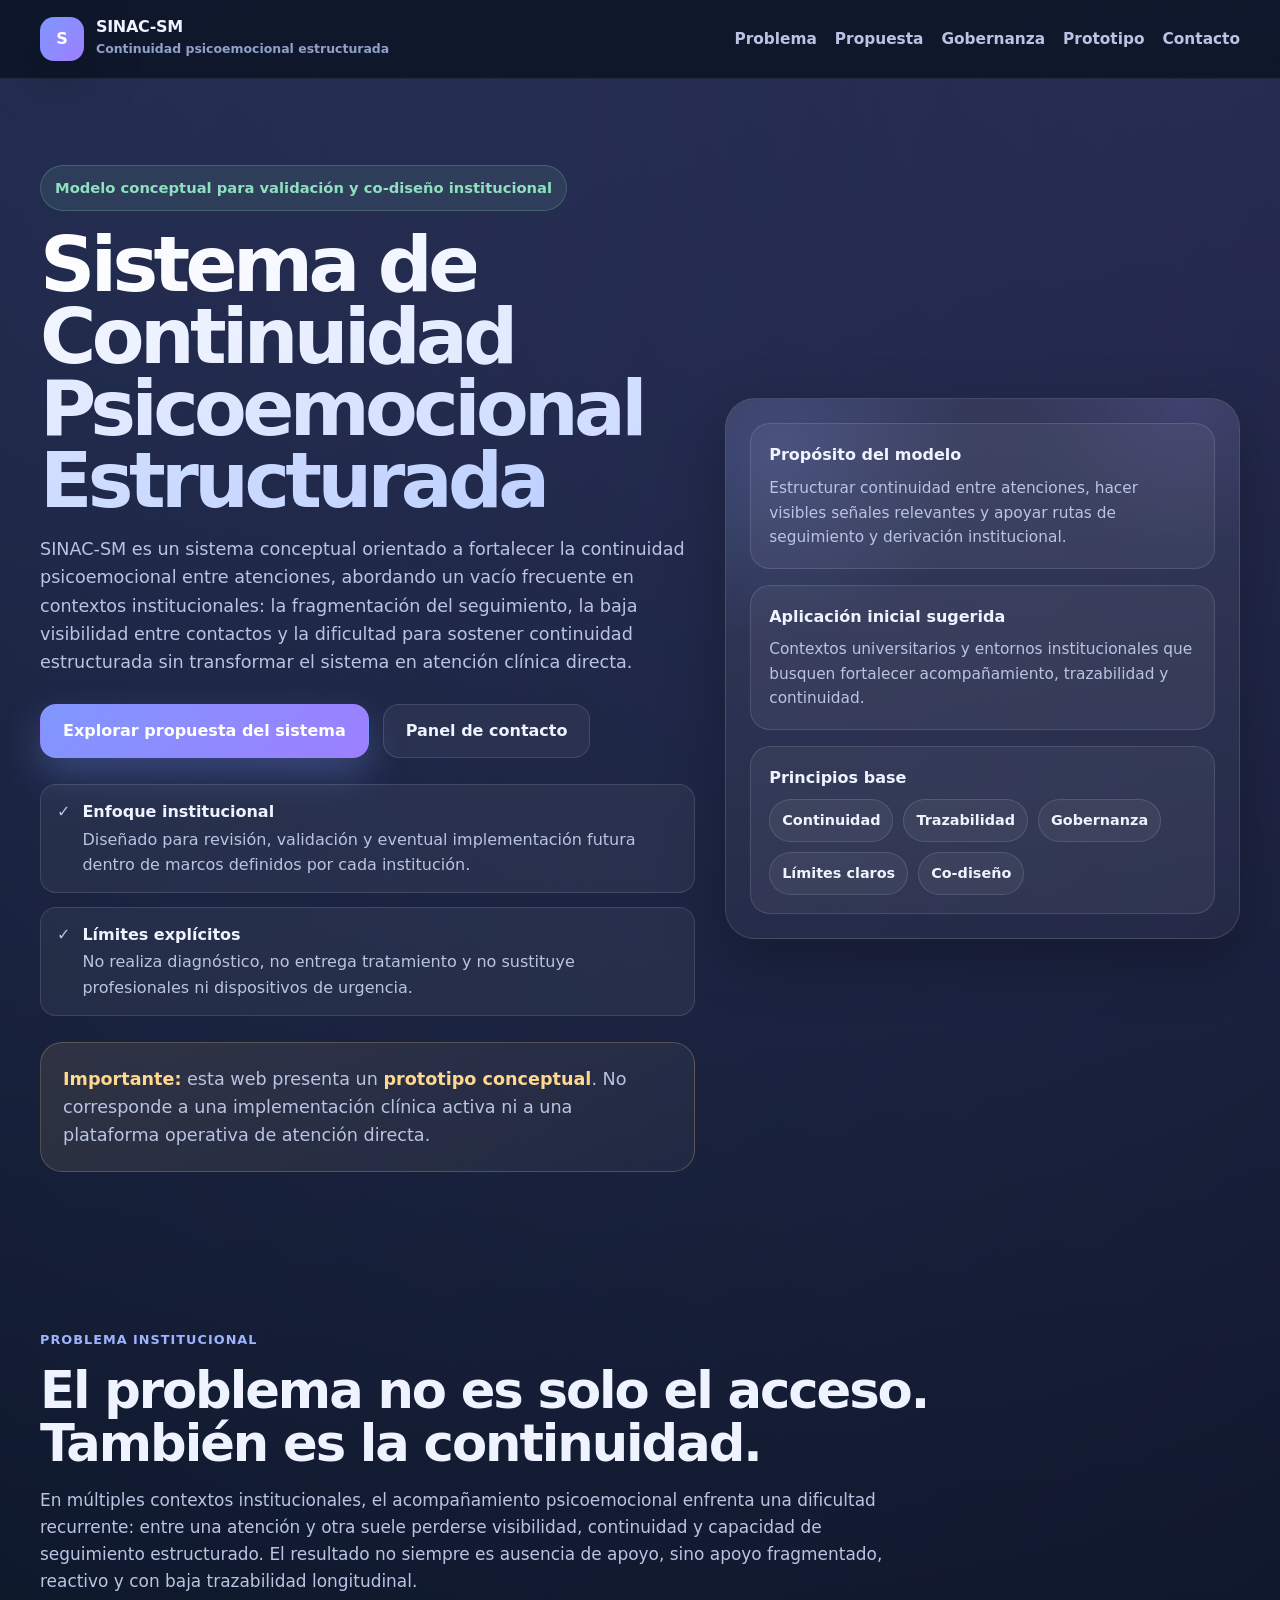
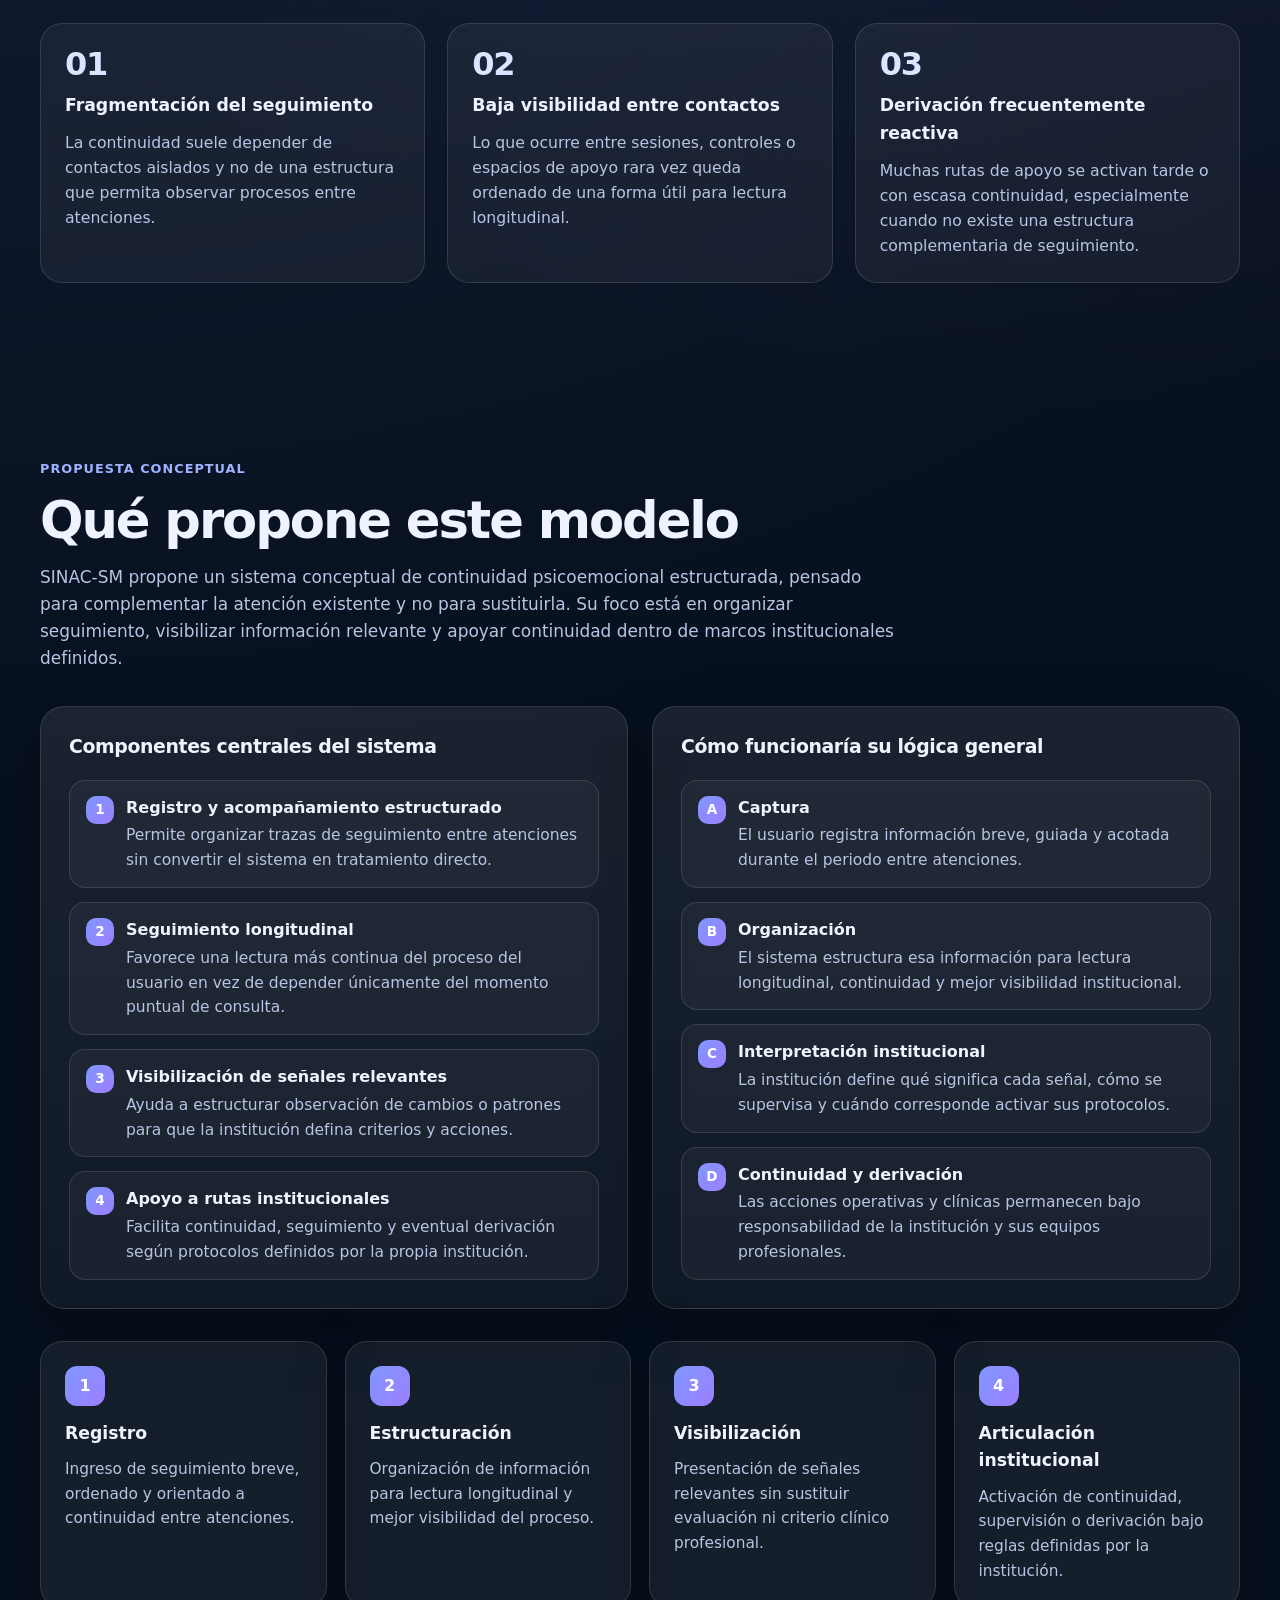
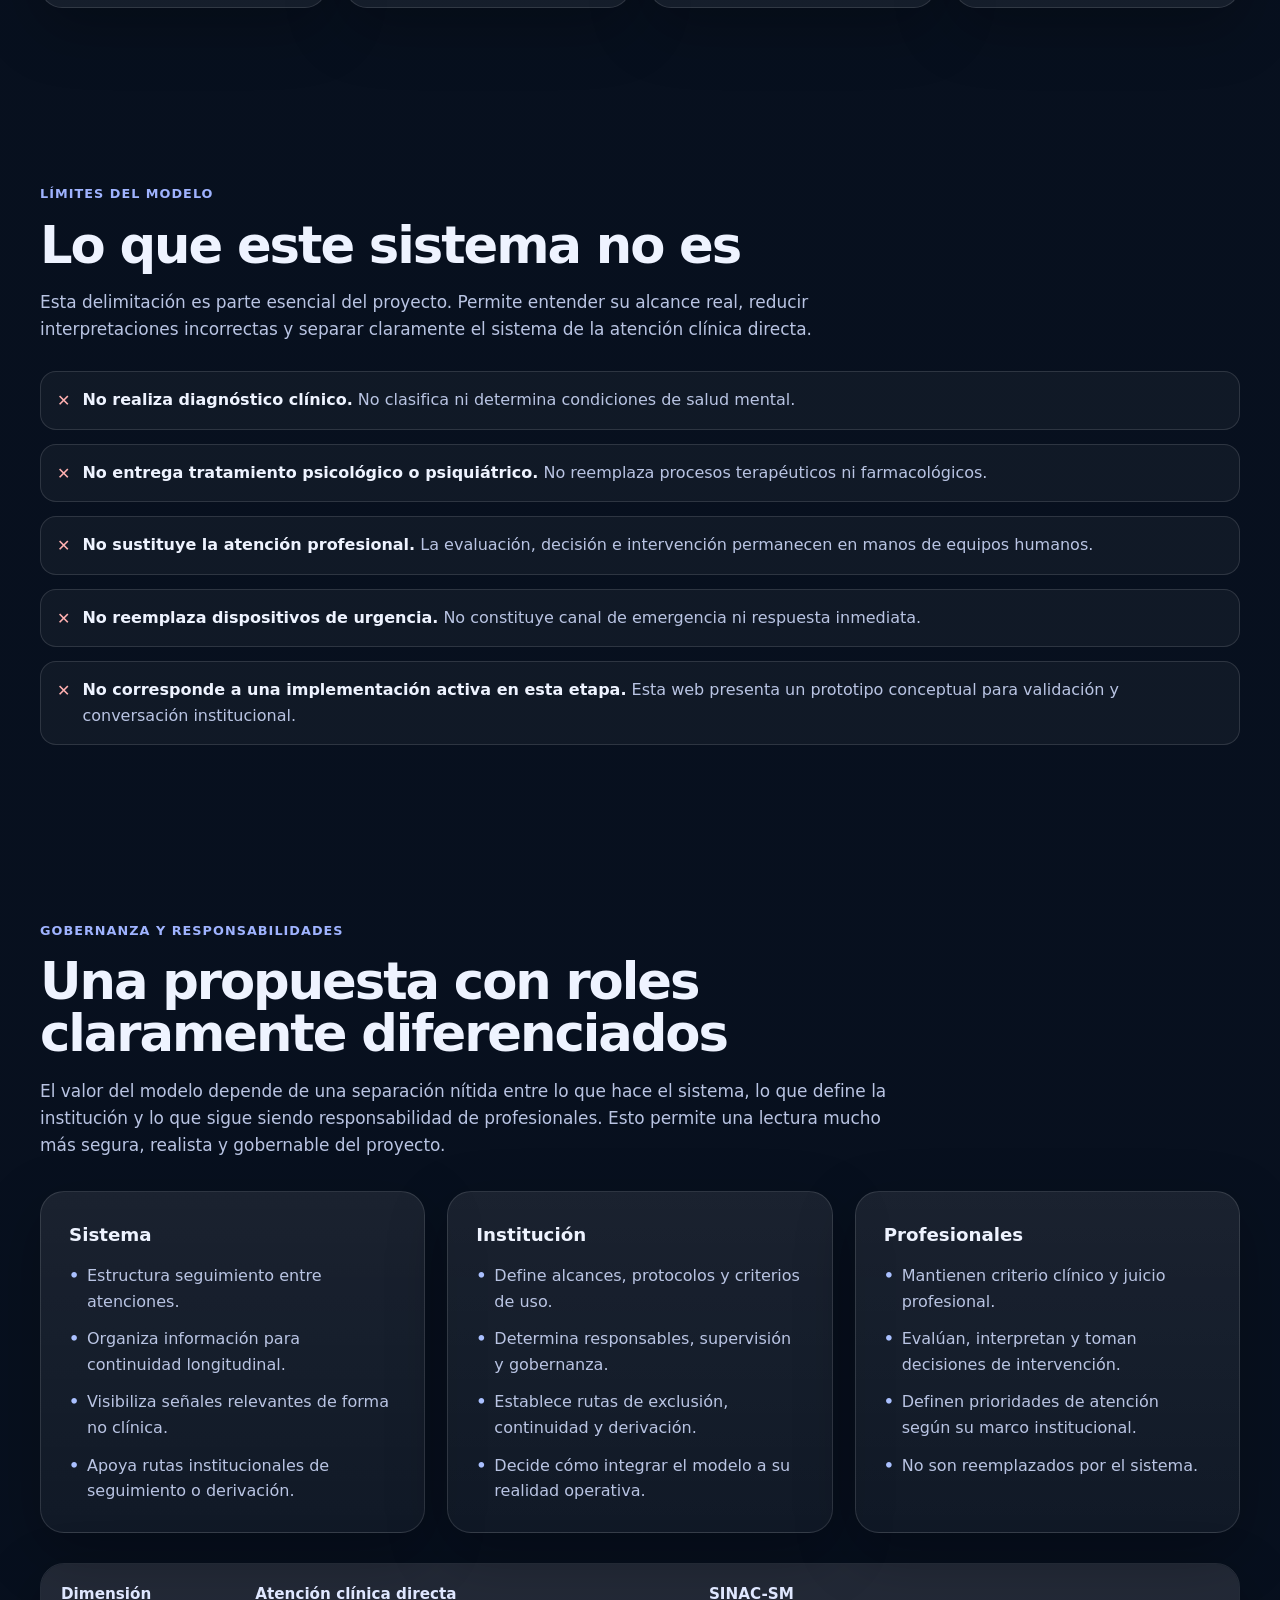
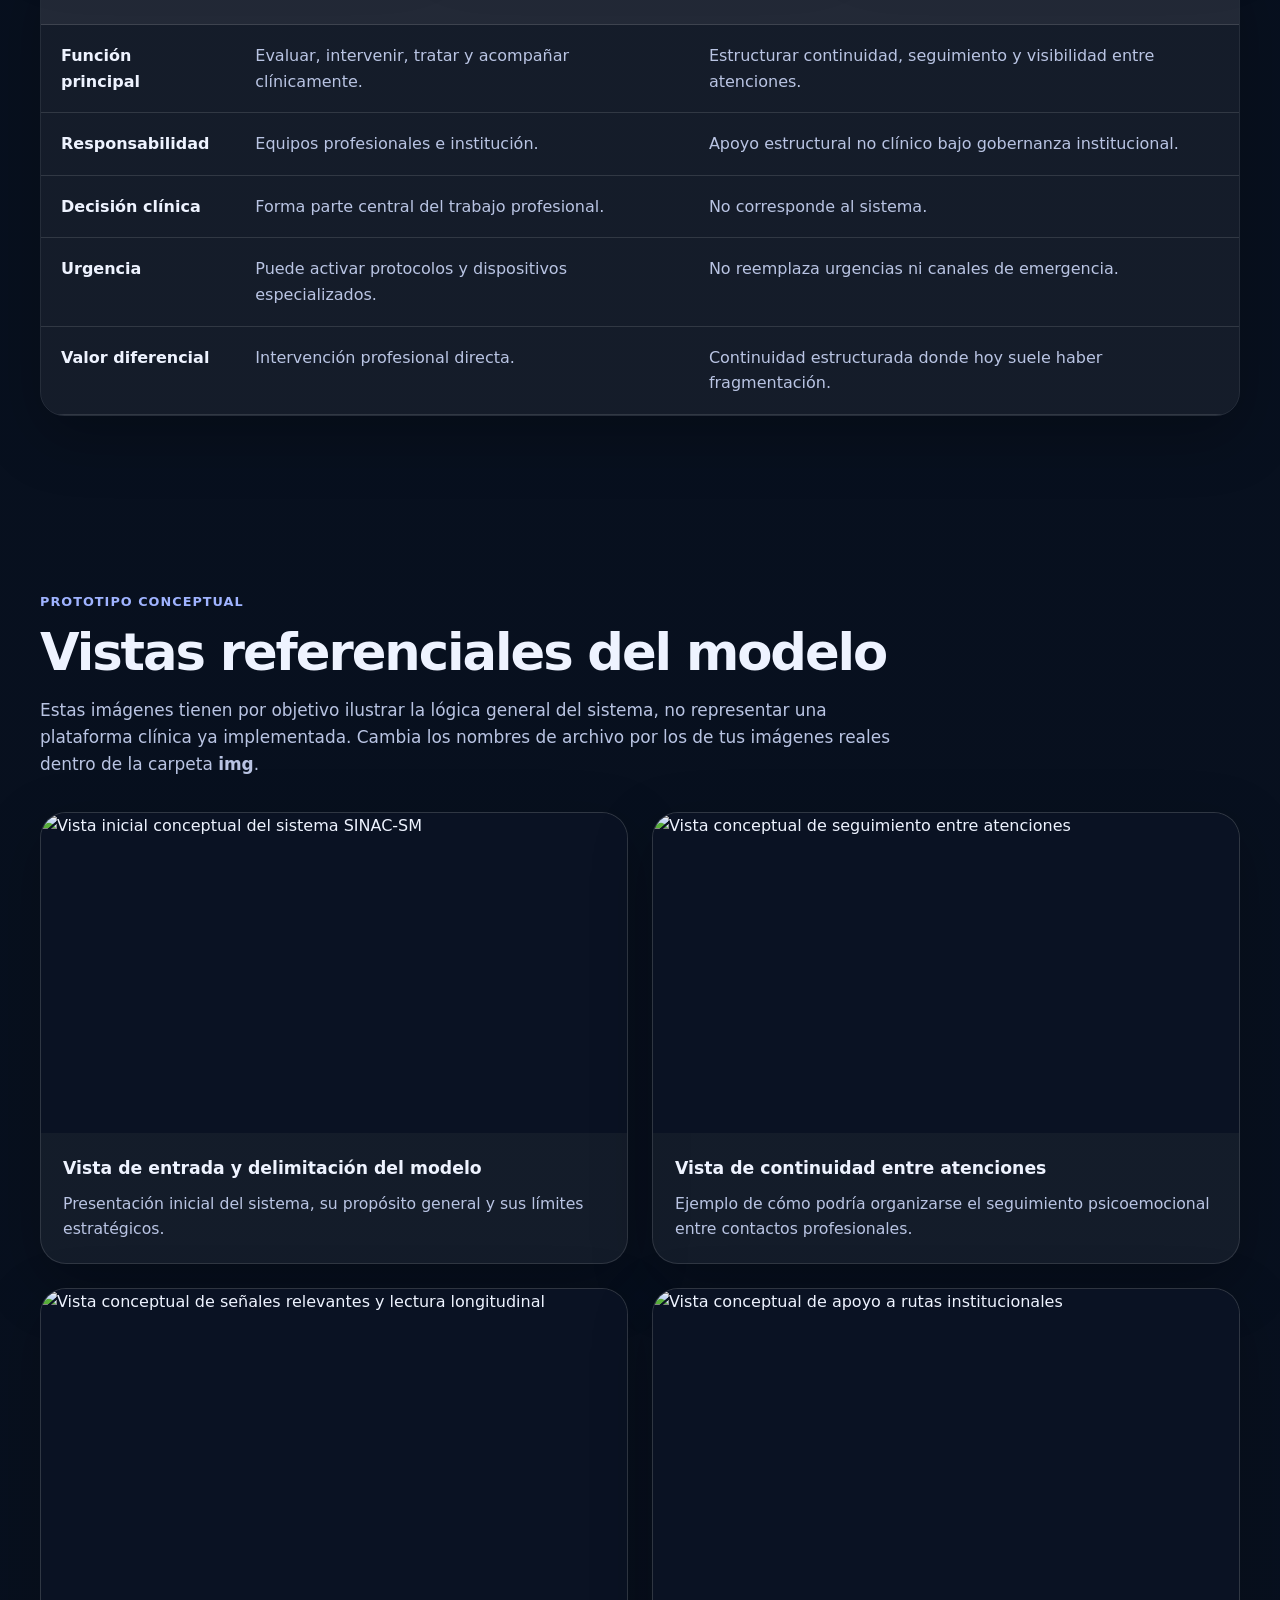
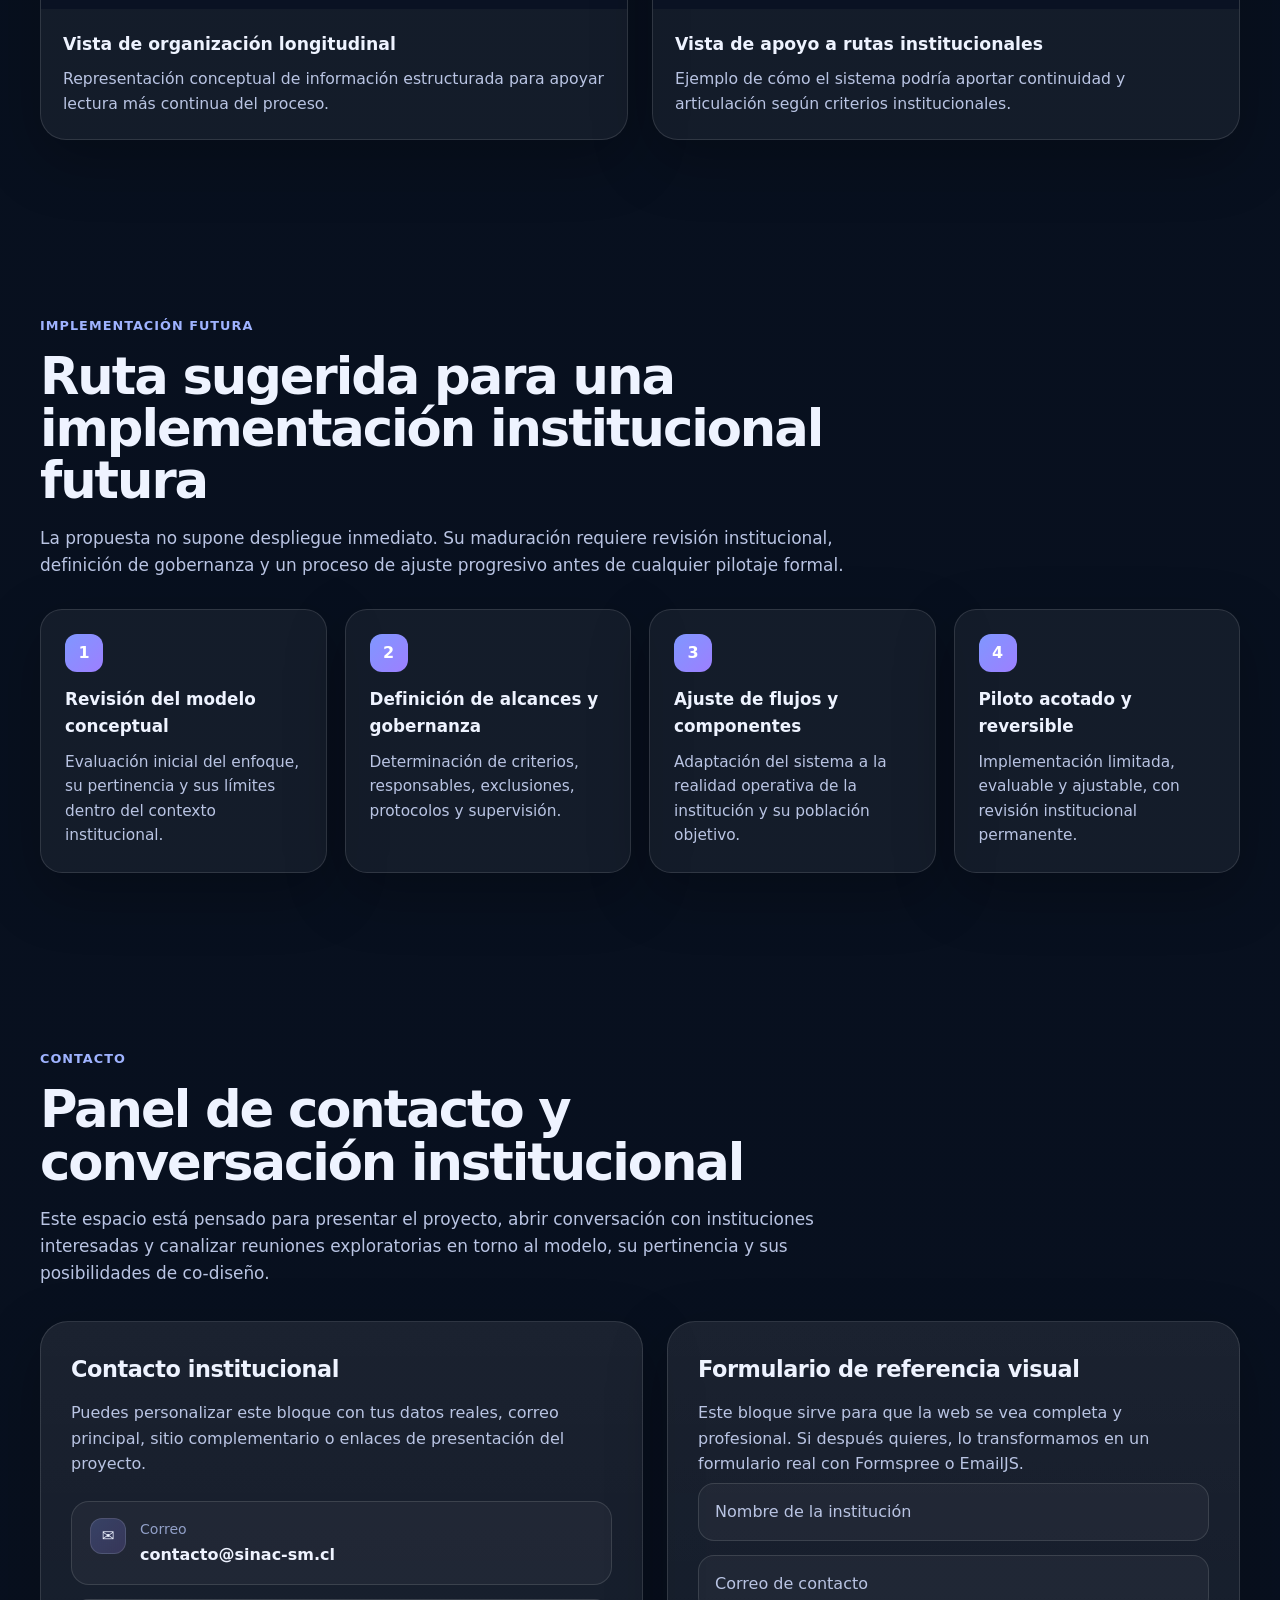
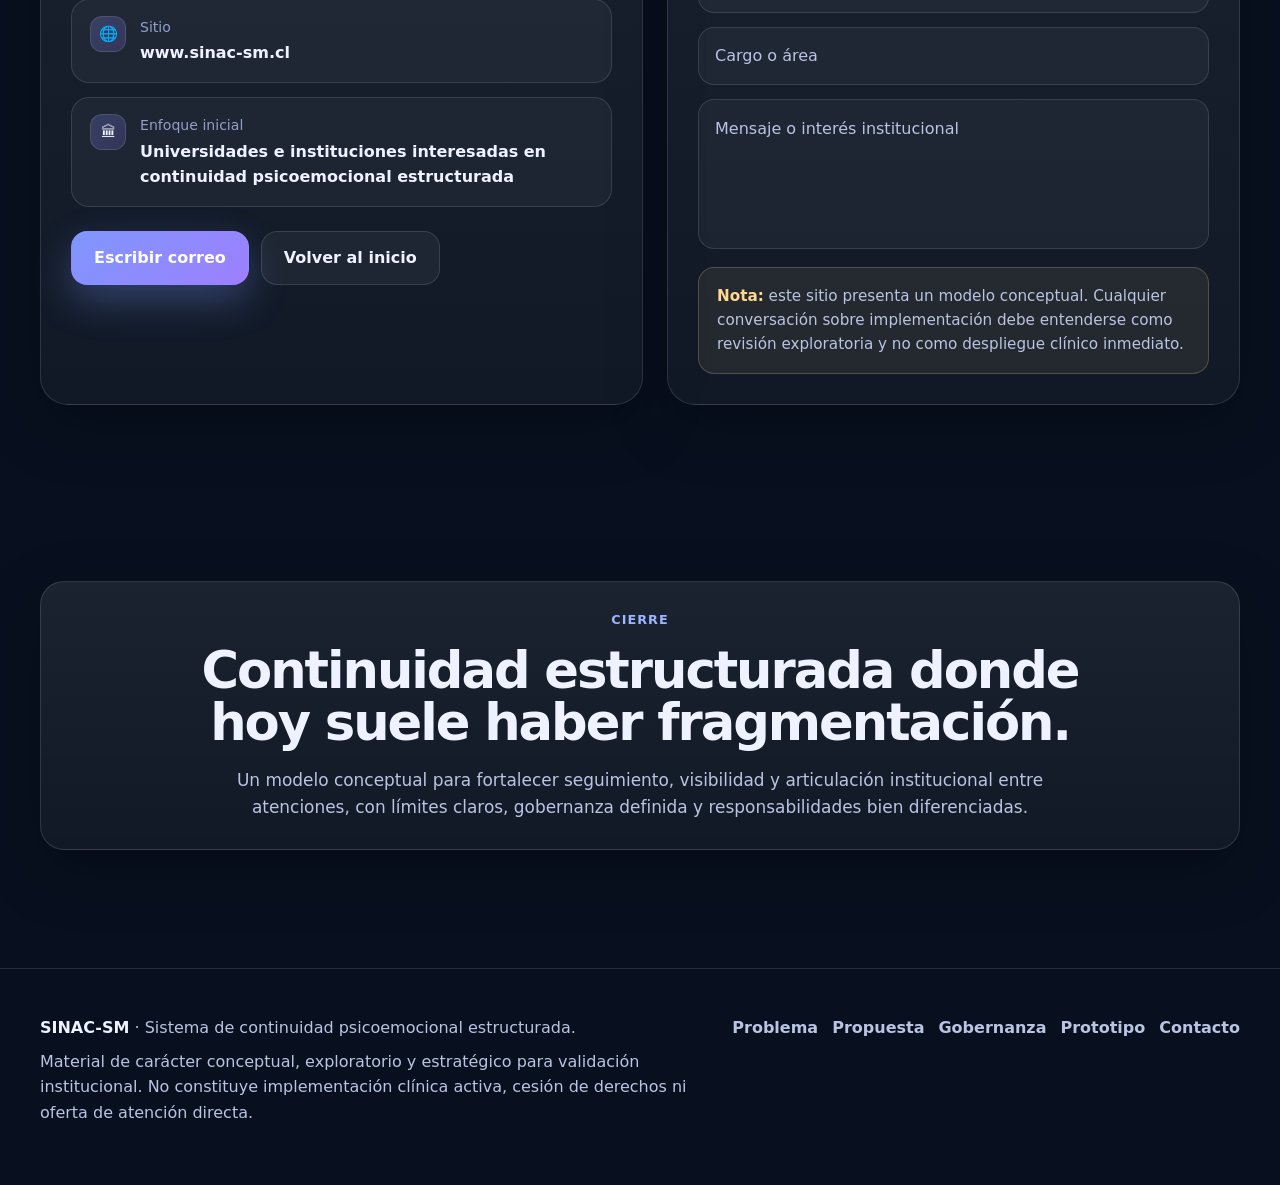
==== commit 1a83df28: "Update index.html Profesionaliza la página de SINAC-SM con estructura web institucional, nuevo enfoq" ====
--- a/index.html
+++ b/index.html
@@ -3,28 +3,34 @@
 <head>
   <meta charset="UTF-8" />
   <meta name="viewport" content="width=device-width, initial-scale=1.0" />
-  <title>SINAC-SM | Sistema de Continuidad Psicoemocional Estructurada</title>
+  <title>SINAC-SM | Continuidad psicoemocional estructurada</title>
   <meta
     name="description"
-    content="SINAC-SM es un sistema conceptual de continuidad psicoemocional estructurada, orientado a validación y co-diseño institucional."
+    content="SINAC-SM es un sistema conceptual de continuidad psicoemocional estructurada, orientado a validación, co-diseño e implementación institucional futura."
   />
+  <meta name="theme-color" content="#0c1224" />
+
   <style>
     :root{
-      --bg:#07111f;
-      --bg-2:#0c1830;
-      --surface:rgba(255,255,255,.06);
-      --surface-strong:rgba(255,255,255,.09);
+      --bg:#08101f;
+      --bg-2:#0d1730;
+      --panel:#101b38;
+      --panel-2:rgba(255,255,255,.06);
+      --panel-3:rgba(255,255,255,.08);
       --line:rgba(255,255,255,.12);
+      --line-strong:rgba(255,255,255,.18);
       --text:#eef3ff;
-      --muted:#b4c0df;
-      --accent:#7f96ff;
-      --accent-2:#a07bff;
-      --ok:#9ce7c0;
-      --warn:#ffd58d;
-      --danger:#ffb2b2;
-      --shadow:0 22px 60px rgba(0,0,0,.28);
+      --muted:#b9c4e3;
+      --muted-2:#92a0c8;
+      --primary:#7f97ff;
+      --primary-2:#9d7fff;
+      --ok:#8fe0be;
+      --warn:#ffd78f;
+      --danger:#ffb0b0;
+      --max:1200px;
       --radius:24px;
-      --max:1200px;
+      --radius-sm:16px;
+      --shadow:0 20px 60px rgba(0,0,0,.26);
     }
 
     *{
@@ -38,13 +44,19 @@
     }
 
     body{
-      font-family:Inter,system-ui,-apple-system,BlinkMacSystemFont,"Segoe UI",sans-serif;
+      font-family: Inter, ui-sans-serif, system-ui, -apple-system, BlinkMacSystemFont, "Segoe UI", sans-serif;
       color:var(--text);
       background:
-        radial-gradient(circle at 0% 0%, rgba(127,150,255,.18), transparent 24%),
-        radial-gradient(circle at 100% 0%, rgba(160,123,255,.14), transparent 22%),
-        linear-gradient(180deg, var(--bg) 0%, var(--bg-2) 100%);
+        radial-gradient(circle at 0% 0%, rgba(127,151,255,.18), transparent 26%),
+        radial-gradient(circle at 100% 0%, rgba(157,127,255,.16), transparent 22%),
+        linear-gradient(180deg, #07101e 0%, #08101f 100%);
       line-height:1.6;
+      overflow-x:hidden;
+    }
+
+    a{
+      text-decoration:none;
+      color:inherit;
     }
 
     img{
@@ -52,78 +64,11 @@
       max-width:100%;
     }
 
-    a{
-      color:inherit;
-      text-decoration:none;
-    }
-
     .container{
       width:min(var(--max), calc(100% - 32px));
       margin:0 auto;
     }
 
-    .topbar{
-      position:sticky;
-      top:0;
-      z-index:100;
-      backdrop-filter:blur(16px);
-      background:rgba(7,17,31,.72);
-      border-bottom:1px solid var(--line);
-    }
-
-    .nav{
-      min-height:78px;
-      display:flex;
-      justify-content:space-between;
-      align-items:center;
-      gap:18px;
-    }
-
-    .brand{
-      display:flex;
-      align-items:center;
-      gap:12px;
-      font-weight:800;
-      letter-spacing:-.02em;
-    }
-
-    .brand-mark{
-      width:44px;
-      height:44px;
-      border-radius:14px;
-      display:grid;
-      place-items:center;
-      background:linear-gradient(135deg, var(--accent), var(--accent-2));
-      color:#fff;
-      font-weight:900;
-      box-shadow:var(--shadow);
-    }
-
-    .brand small{
-      display:block;
-      color:var(--muted);
-      font-size:.78rem;
-      font-weight:600;
-      letter-spacing:0;
-    }
-
-    .nav-links{
-      display:flex;
-      align-items:center;
-      gap:18px;
-      flex-wrap:wrap;
-    }
-
-    .nav-links a{
-      color:var(--muted);
-      font-weight:600;
-      transition:.2s ease;
-    }
-
-    .nav-links a:hover{
-      color:#fff;
-    }
-
     .section{
       padding:88px 0;
     }
@@ -131,53 +76,92 @@
     .eyebrow{
       display:inline-flex;
       align-items:center;
-      gap:8px;
+      gap:10px;
       padding:10px 14px;
       border-radius:999px;
-      background:rgba(156,231,192,.1);
-      border:1px solid rgba(156,231,192,.2);
+      border:1px solid rgba(143,224,190,.22);
+      background:rgba(143,224,190,.10);
       color:var(--ok);
+      font-weight:700;
       font-size:.92rem;
-      font-weight:700;
-    }
-
-    .hero{
-      padding:86px 0 56px;
-    }
-
-    .hero-grid{
-      display:grid;
-      grid-template-columns:1.08fr .92fr;
-      gap:32px;
-      align-items:center;
-    }
-
-    .hero h1{
-      margin:18px 0 18px;
-      font-size:clamp(2.8rem, 5vw, 5.2rem);
-      line-height:.95;
-      letter-spacing:-.055em;
-      max-width:800px;
-    }
-
-    .hero h1 span{
-      background:linear-gradient(135deg, #fff 0%, #c8d5ff 100%);
-      -webkit-background-clip:text;
-      -webkit-text-fill-color:transparent;
-      background-clip:text;
-    }
-
-    .hero p{
-      font-size:1.1rem;
-      color:var(--muted);
-      max-width:700px;
-    }
-
-    .hero-actions{
-      display:flex;
-      gap:14px;
-      flex-wrap:wrap;
-      margin-top:28px;
+      backdrop-filter:blur(14px);
+    }
+
+    .section-kicker{
+      color:#9fb3ff;
+      font-weight:800;
+      letter-spacing:.08em;
+      text-transform:uppercase;
+      font-size:.8rem;
+      margin-bottom:14px;
+    }
+
+    .section-title{
+      font-size:clamp(2rem, 4vw, 3.5rem);
+      line-height:1.02;
+      letter-spacing:-.04em;
+      margin-bottom:18px;
+      max-width:900px;
+    }
+
+    .section-text{
+      color:var(--muted);
+      max-width:860px;
+      font-size:1.06rem;
+    }
+
+    .grid-2{
+      display:grid;
+      grid-template-columns:repeat(2, minmax(0,1fr));
+      gap:24px;
+    }
+
+    .grid-3{
+      display:grid;
+      grid-template-columns:repeat(3, minmax(0,1fr));
+      gap:22px;
+    }
+
+    .grid-4{
+      display:grid;
+      grid-template-columns:repeat(4, minmax(0,1fr));
+      gap:18px;
+    }
+
+    .card{
+      background:var(--panel-2);
+      border:1px solid var(--line);
+      border-radius:var(--radius);
+      padding:28px;
+      box-shadow:var(--shadow);
+      height:100%;
+    }
+
+    .card.soft{
+      background:linear-gradient(180deg, rgba(255,255,255,.08), rgba(255,255,255,.04));
+    }
+
+    .card h3{
+      font-size:1.18rem;
+      line-height:1.2;
+      margin-bottom:12px;
+      letter-spacing:-.02em;
+    }
+
+    .card p{
+      color:var(--muted);
+    }
+
+    .icon{
+      width:52px;
+      height:52px;
+      border-radius:16px;
+      display:grid;
+      place-items:center;
+      margin-bottom:18px;
+      font-size:1.2rem;
+      background:linear-gradient(135deg, rgba(127,151,255,.24), rgba(157,127,255,.16));
+      border:1px solid rgba(255,255,255,.12);
     }
 
     .btn{
@@ -189,40 +173,170 @@
       justify-content:center;
       gap:10px;
       font-weight:800;
+      transition:.24s ease;
       border:1px solid transparent;
-      transition:.25s ease;
       cursor:pointer;
     }
 
     .btn-primary{
-      background:linear-gradient(135deg, var(--accent), var(--accent-2));
       color:#fff;
-      box-shadow:0 16px 36px rgba(127,150,255,.28);
+      background:linear-gradient(135deg, var(--primary), var(--primary-2));
+      box-shadow:0 16px 38px rgba(127,151,255,.30);
     }
 
     .btn-primary:hover{
       transform:translateY(-1px);
-      filter:brightness(1.05);
+      filter:brightness(1.04);
     }
 
     .btn-secondary{
       background:rgba(255,255,255,.05);
       border-color:var(--line);
-      color:#fff;
+      color:var(--text);
     }
 
     .btn-secondary:hover{
       background:rgba(255,255,255,.08);
+    }
+
+    .topbar{
+      position:sticky;
+      top:0;
+      z-index:60;
+      border-bottom:1px solid rgba(255,255,255,.08);
+      background:rgba(7,16,30,.72);
+      backdrop-filter:blur(16px);
+    }
+
+    .nav{
+      min-height:78px;
+      display:flex;
+      align-items:center;
+      justify-content:space-between;
+      gap:18px;
+    }
+
+    .brand{
+      display:flex;
+      align-items:center;
+      gap:12px;
+    }
+
+    .brand-mark{
+      width:44px;
+      height:44px;
+      border-radius:14px;
+      display:grid;
+      place-items:center;
+      background:linear-gradient(135deg, var(--primary), var(--primary-2));
+      color:#fff;
+      font-weight:900;
+      box-shadow:var(--shadow);
+    }
+
+    .brand-name{
+      font-weight:900;
+      letter-spacing:-.02em;
+      line-height:1;
+    }
+
+    .brand-sub{
+      display:block;
+      color:var(--muted-2);
+      font-size:.78rem;
+      font-weight:700;
+      margin-top:4px;
+    }
+
+    .nav-links{
+      display:flex;
+      align-items:center;
+      gap:18px;
+      flex-wrap:wrap;
+    }
+
+    .nav-links a{
+      color:var(--muted);
+      font-weight:700;
+      font-size:.96rem;
+      transition:.2s ease;
+    }
+
+    .nav-links a:hover{
+      color:var(--text);
+    }
+
+    .hero{
+      padding:86px 0 70px;
+      position:relative;
+    }
+
+    .hero-grid{
+      display:grid;
+      grid-template-columns:1.12fr .88fr;
+      gap:30px;
+      align-items:center;
+    }
+
+    .hero h1{
+      font-size:clamp(2.7rem, 6vw, 5.2rem);
+      line-height:.94;
+      letter-spacing:-.06em;
+      margin:18px 0 18px;
+      max-width:820px;
+    }
+
+    .hero h1 span{
+      background:linear-gradient(135deg, #ffffff 0%, #bfd1ff 100%);
+      -webkit-background-clip:text;
+      -webkit-text-fill-color:transparent;
+      background-clip:text;
+    }
+
+    .hero p{
+      color:var(--muted);
+      font-size:1.1rem;
+      max-width:720px;
+    }
+
+    .hero-actions{
+      display:flex;
+      flex-wrap:wrap;
+      gap:14px;
+      margin-top:28px;
+    }
+
+    .hero-proof{
+      display:grid;
+      gap:14px;
+      margin-top:26px;
+    }
+
+    .proof-item{
+      display:flex;
+      align-items:flex-start;
+      gap:12px;
+      padding:14px 16px;
+      border-radius:16px;
+      background:rgba(255,255,255,.05);
+      border:1px solid var(--line);
+      color:var(--muted);
+    }
+
+    .proof-item strong{
+      color:var(--text);
+      display:block;
+      margin-bottom:2px;
     }
 
     .hero-panel{
       position:relative;
       overflow:hidden;
+      background:linear-gradient(180deg, rgba(255,255,255,.08), rgba(255,255,255,.04));
+      border:1px solid var(--line);
       border-radius:30px;
-      border:1px solid var(--line);
-      background:linear-gradient(180deg, rgba(255,255,255,.08), rgba(255,255,255,.04));
+      box-shadow:var(--shadow);
       padding:24px;
-      box-shadow:var(--shadow);
     }
 
     .hero-panel::before{
@@ -230,247 +344,294 @@
       position:absolute;
       inset:0;
       background:
-        radial-gradient(circle at 12% 12%, rgba(127,150,255,.18), transparent 26%),
-        radial-gradient(circle at 88% 18%, rgba(160,123,255,.12), transparent 22%);
+        radial-gradient(circle at 10% 10%, rgba(127,151,255,.18), transparent 28%),
+        radial-gradient(circle at 90% 0%, rgba(157,127,255,.12), transparent 22%);
       pointer-events:none;
     }
 
-    .panel-card{
+    .hero-stack{
+      display:grid;
+      gap:16px;
       position:relative;
       z-index:1;
+    }
+
+    .mini-card{
       background:rgba(255,255,255,.05);
       border:1px solid var(--line);
       border-radius:20px;
       padding:18px;
-      margin-bottom:14px;
-    }
-
-    .panel-card:last-child{
-      margin-bottom:0;
-    }
-
-    .panel-card h4{
+    }
+
+    .mini-card h4{
       font-size:1rem;
       margin-bottom:8px;
     }
 
-    .panel-card p{
+    .mini-card p{
       color:var(--muted);
       font-size:.96rem;
     }
 
-    .tag-row{
+    .tag-list{
       display:flex;
       flex-wrap:wrap;
       gap:10px;
-      margin-top:16px;
+      margin-top:8px;
     }
 
     .tag{
       padding:9px 12px;
       border-radius:999px;
+      border:1px solid var(--line);
       background:rgba(255,255,255,.05);
-      border:1px solid var(--line);
+      color:var(--text);
       font-size:.9rem;
       font-weight:700;
-      color:#e8eeff;
-    }
-
-    .callout{
+    }
+
+    .statement{
       margin-top:26px;
-      background:linear-gradient(135deg, rgba(255,213,141,.12), rgba(255,255,255,.04));
-      border:1px solid rgba(255,213,141,.22);
+      padding:22px;
       border-radius:22px;
-      padding:20px;
-    }
-
-    .callout strong{
+      border:1px solid rgba(255,215,143,.22);
+      background:linear-gradient(135deg, rgba(255,215,143,.10), rgba(255,255,255,.04));
+    }
+
+    .statement strong{
       color:var(--warn);
     }
 
-    .section-title{
-      font-size:clamp(2rem, 3vw, 3.2rem);
-      line-height:1.08;
+    .problem-strip{
+      margin-top:28px;
+    }
+
+    .metric-card{
+      background:rgba(255,255,255,.05);
+      border:1px solid var(--line);
+      border-radius:22px;
+      padding:24px;
+      height:100%;
+    }
+
+    .metric-card .num{
+      font-size:2rem;
+      line-height:1;
+      font-weight:900;
       letter-spacing:-.04em;
-      margin-bottom:14px;
-    }
-
-    .section-text{
-      color:var(--muted);
-      max-width:860px;
-      font-size:1.05rem;
-    }
-
-    .grid-2{
-      display:grid;
-      grid-template-columns:repeat(2, 1fr);
-      gap:22px;
-    }
-
-    .grid-3{
-      display:grid;
-      grid-template-columns:repeat(3, 1fr);
-      gap:22px;
-    }
-
-    .card{
-      background:var(--surface);
-      border:1px solid var(--line);
-      border-radius:var(--radius);
-      padding:26px;
-      box-shadow:var(--shadow);
-      height:100%;
-    }
-
-    .card h3{
-      margin:0 0 12px;
-      font-size:1.18rem;
-      letter-spacing:-.02em;
-    }
-
-    .card p{
-      color:var(--muted);
-    }
-
-    .icon{
-      width:52px;
-      height:52px;
-      border-radius:16px;
-      display:grid;
-      place-items:center;
-      margin-bottom:18px;
-      background:linear-gradient(135deg, rgba(127,150,255,.22), rgba(160,123,255,.18));
-      border:1px solid rgba(255,255,255,.12);
-      font-size:1.2rem;
-    }
-
-    .flow{
-      display:grid;
-      grid-template-columns:repeat(4, 1fr);
-      gap:18px;
-      margin-top:30px;
-    }
-
-    .step{
-      padding:24px;
-      border-radius:22px;
-      background:var(--surface);
-      border:1px solid var(--line);
-      box-shadow:var(--shadow);
-    }
-
-    .step-number{
-      width:40px;
-      height:40px;
-      display:grid;
-      place-items:center;
-      border-radius:12px;
-      background:linear-gradient(135deg, var(--accent), var(--accent-2));
-      color:white;
-      font-weight:900;
-      margin-bottom:14px;
-    }
-
-    .step p{
-      color:var(--muted);
-    }
-
-    .list{
+      margin-bottom:12px;
+      color:#dce5ff;
+    }
+
+    .metric-card h3{
+      font-size:1.08rem;
+      margin-bottom:10px;
+    }
+
+    .metric-card p{
+      color:var(--muted);
+      font-size:.98rem;
+    }
+
+    .split-panel{
+      display:grid;
+      grid-template-columns:1fr 1fr;
+      gap:24px;
+      margin-top:34px;
+      align-items:stretch;
+    }
+
+    .feature-list{
       display:grid;
       gap:14px;
-      margin-top:26px;
-    }
-
-    .list-item{
+      margin-top:22px;
+    }
+
+    .feature-item{
       display:flex;
       gap:12px;
       align-items:flex-start;
+      padding:14px 16px;
+      border-radius:16px;
       background:rgba(255,255,255,.04);
       border:1px solid var(--line);
-      border-radius:18px;
+    }
+
+    .feature-item b{
+      color:var(--text);
+      display:block;
+      margin-bottom:3px;
+    }
+
+    .feature-item p{
+      color:var(--muted);
+      font-size:.97rem;
+    }
+
+    .feature-bullet{
+      flex:0 0 auto;
+      width:28px;
+      height:28px;
+      border-radius:10px;
+      display:grid;
+      place-items:center;
+      background:linear-gradient(135deg, var(--primary), var(--primary-2));
+      color:#fff;
+      font-size:.85rem;
+      font-weight:900;
+      margin-top:1px;
+    }
+
+    .steps{
+      display:grid;
+      grid-template-columns:repeat(4, minmax(0,1fr));
+      gap:18px;
+      margin-top:32px;
+    }
+
+    .step{
+      background:var(--panel-2);
+      border:1px solid var(--line);
+      border-radius:22px;
+      padding:24px;
+      box-shadow:var(--shadow);
+    }
+
+    .step-num{
+      width:40px;
+      height:40px;
+      border-radius:12px;
+      display:grid;
+      place-items:center;
+      color:#fff;
+      font-weight:900;
+      margin-bottom:14px;
+      background:linear-gradient(135deg, var(--primary), var(--primary-2));
+    }
+
+    .step h3{
+      font-size:1.08rem;
+      margin-bottom:10px;
+    }
+
+    .step p{
+      color:var(--muted);
+      font-size:.96rem;
+    }
+
+    .not-grid{
+      display:grid;
+      gap:14px;
+      margin-top:28px;
+    }
+
+    .not-item{
+      display:flex;
+      gap:12px;
+      align-items:flex-start;
       padding:15px 16px;
-      color:var(--muted);
-    }
-
-    .list-item span{
-      color:var(--ok);
+      border-radius:16px;
+      background:rgba(255,255,255,.04);
+      border:1px solid var(--line);
+    }
+
+    .not-item .mark{
+      color:var(--danger);
       font-weight:900;
-    }
-
-    .governance{
+      font-size:1rem;
+      margin-top:1px;
+    }
+
+    .not-item div{
+      color:var(--muted);
+    }
+
+    .not-item strong{
+      color:var(--text);
+    }
+
+    .governance-grid{
+      display:grid;
+      grid-template-columns:repeat(3, minmax(0,1fr));
+      gap:22px;
+      margin-top:32px;
+    }
+
+    .governance-card{
+      padding:28px;
+      border-radius:24px;
+      border:1px solid var(--line);
+      background:linear-gradient(180deg, rgba(255,255,255,.08), rgba(255,255,255,.04));
+      box-shadow:var(--shadow);
+    }
+
+    .governance-card h3{
+      margin-bottom:14px;
+      font-size:1.14rem;
+    }
+
+    .governance-card ul{
+      list-style:none;
+      display:grid;
+      gap:12px;
+    }
+
+    .governance-card li{
+      color:var(--muted);
+      padding-left:18px;
+      position:relative;
+    }
+
+    .governance-card li::before{
+      content:"•";
+      position:absolute;
+      left:0;
+      color:#aac0ff;
+      font-weight:900;
+    }
+
+    .compare-wrap{
+      margin-top:30px;
+      overflow:auto;
+      border-radius:24px;
+      border:1px solid var(--line);
+      box-shadow:var(--shadow);
+    }
+
+    table{
+      width:100%;
+      border-collapse:collapse;
+      min-width:760px;
+      background:rgba(255,255,255,.05);
+    }
+
+    th, td{
+      padding:18px 20px;
+      text-align:left;
+      border-bottom:1px solid var(--line);
+      vertical-align:top;
+    }
+
+    th{
+      background:rgba(255,255,255,.06);
+      color:#dfe7ff;
+      font-size:.95rem;
+      font-weight:800;
+    }
+
+    td{
+      color:var(--muted);
+    }
+
+    td strong{
+      color:var(--text);
+    }
+
+    .gallery{
+      display:grid;
+      grid-template-columns:repeat(2, minmax(0,1fr));
+      gap:24px;
       margin-top:34px;
-    }
-
-    .governance-box{
-      background:linear-gradient(180deg, rgba(255,255,255,.08), rgba(255,255,255,.04));
-      border:1px solid var(--line);
-      border-radius:28px;
-      padding:28px;
-      box-shadow:var(--shadow);
-    }
-
-    .governance-grid{
-      display:grid;
-      grid-template-columns:repeat(2, 1fr);
-      gap:18px;
-      margin-top:20px;
-    }
-
-    .gov-card{
-      background:rgba(255,255,255,.05);
-      border:1px solid var(--line);
-      border-radius:20px;
-      padding:20px;
-    }
-
-    .gov-card h4{
-      margin-bottom:10px;
-      font-size:1rem;
-    }
-
-    .gov-card p{
-      color:var(--muted);
-    }
-
-    .comparison{
-      margin-top:30px;
-    }
-
-    .comparison-table{
-      display:grid;
-      gap:14px;
-      margin-top:24px;
-    }
-
-    .comparison-row{
-      display:grid;
-      grid-template-columns:1.1fr 1fr 1fr;
-      gap:14px;
-      align-items:stretch;
-    }
-
-    .comparison-head,
-    .comparison-cell{
-      padding:18px;
-      border-radius:18px;
-      border:1px solid var(--line);
-    }
-
-    .comparison-head{
-      background:rgba(255,255,255,.09);
-      font-weight:800;
-    }
-
-    .comparison-cell{
-      background:rgba(255,255,255,.04);
-      color:var(--muted);
-    }
-
-    .gallery{
-      margin-top:34px;
-      display:grid;
-      grid-template-columns:repeat(2, 1fr);
-      gap:24px;
     }
 
     .gallery-card{
@@ -479,87 +640,194 @@
       border:1px solid var(--line);
       background:rgba(255,255,255,.05);
       box-shadow:var(--shadow);
-      transition:.25s ease;
-    }
-
-    .gallery-card:hover{
-      transform:translateY(-4px);
-      background:rgba(255,255,255,.06);
     }
 
     .gallery-card img{
       width:100%;
       height:320px;
       object-fit:cover;
-      background:#0b162b;
-    }
-
-    .gallery-content{
-      padding:20px;
-    }
-
-    .gallery-content h4{
+      background:#0a1223;
+    }
+
+    .gallery-body{
+      padding:22px;
+    }
+
+    .gallery-body h4{
+      font-size:1.08rem;
       margin-bottom:8px;
-      font-size:1.08rem;
-    }
-
-    .gallery-content p{
+    }
+
+    .gallery-body p{
       color:var(--muted);
       font-size:.98rem;
     }
-
-    .concept-box{
-      margin-top:28px;
-      background:linear-gradient(180deg, rgba(255,255,255,.08), rgba(255,255,255,.04));
-      border:1px solid var(--line);
-      border-radius:28px;
-      padding:28px;
+        .implementation-grid{
+      display:grid;
+      grid-template-columns:repeat(4, minmax(0,1fr));
+      gap:18px;
+      margin-top:30px;
+    }
+
+    .implementation-step{
+      padding:24px;
+      border-radius:22px;
+      border:1px solid var(--line);
+      background:rgba(255,255,255,.05);
       box-shadow:var(--shadow);
     }
 
-    .concept-head{
-      display:flex;
-      gap:12px;
-      flex-wrap:wrap;
-      align-items:center;
-      margin-bottom:18px;
-    }
-
-    .concept-note{
+    .implementation-step .mini{
       display:inline-flex;
       align-items:center;
-      padding:10px 14px;
-      border-radius:14px;
+      justify-content:center;
+      width:38px;
+      height:38px;
+      border-radius:12px;
+      margin-bottom:14px;
+      font-weight:900;
+      color:#fff;
+      background:linear-gradient(135deg, var(--primary), var(--primary-2));
+    }
+
+    .implementation-step h3{
+      font-size:1.05rem;
+      margin-bottom:10px;
+    }
+
+    .implementation-step p{
+      color:var(--muted);
+      font-size:.96rem;
+    }
+
+    .contact-panel{
+      display:grid;
+      grid-template-columns:1fr .95fr;
+      gap:24px;
+      margin-top:34px;
+      align-items:stretch;
+    }
+
+    .contact-card{
+      padding:30px;
+      border-radius:28px;
+      border:1px solid var(--line);
+      background:linear-gradient(180deg, rgba(255,255,255,.08), rgba(255,255,255,.04));
+      box-shadow:var(--shadow);
+      height:100%;
+    }
+
+    .contact-card h3{
+      font-size:1.4rem;
+      margin-bottom:12px;
+      letter-spacing:-.02em;
+    }
+
+    .contact-card p{
+      color:var(--muted);
+    }
+
+    .contact-list{
+      display:grid;
+      gap:14px;
+      margin-top:24px;
+    }
+
+    .contact-item{
+      display:flex;
+      gap:14px;
+      align-items:flex-start;
+      padding:16px 18px;
+      border-radius:18px;
+      background:rgba(255,255,255,.04);
+      border:1px solid var(--line);
+    }
+
+    .contact-item .dot{
+      width:36px;
+      height:36px;
+      border-radius:12px;
+      display:grid;
+      place-items:center;
+      background:linear-gradient(135deg, rgba(127,151,255,.24), rgba(157,127,255,.18));
+      border:1px solid rgba(255,255,255,.12);
+      flex:0 0 auto;
+      font-size:.95rem;
+    }
+
+    .contact-item span{
+      display:block;
+      color:var(--muted-2);
+      font-size:.88rem;
+      margin-bottom:2px;
+    }
+
+    .contact-item strong{
+      color:var(--text);
+      font-size:1rem;
+      word-break:break-word;
+    }
+
+    .contact-actions{
+      display:flex;
+      flex-wrap:wrap;
+      gap:12px;
+      margin-top:24px;
+    }
+
+    .contact-form{
+      display:grid;
+      gap:14px;
+      margin-top:6px;
+    }
+
+    .contact-form .fake-input{
+      min-height:58px;
+      border-radius:16px;
+      border:1px solid var(--line);
+      background:rgba(255,255,255,.04);
+      display:flex;
+      align-items:center;
+      padding:0 16px;
+      color:var(--muted);
+    }
+
+    .contact-form .fake-area{
+      min-height:150px;
+      border-radius:16px;
+      border:1px solid var(--line);
+      background:rgba(255,255,255,.04);
+      display:flex;
+      align-items:flex-start;
+      padding:16px;
+      color:var(--muted);
+    }
+
+    .contact-note{
+      margin-top:18px;
+      padding:16px 18px;
+      border-radius:16px;
+      border:1px solid rgba(255,215,143,.22);
+      background:rgba(255,215,143,.08);
+      color:var(--muted);
+      font-size:.95rem;
+    }
+
+    .contact-note strong{
       color:var(--warn);
-      background:rgba(255,213,141,.08);
-      border:1px solid rgba(255,213,141,.2);
-      font-weight:800;
-      font-size:.94rem;
-    }
-
-    .concept-box ul{
-      margin:16px 0 22px;
-      padding-left:20px;
-      color:var(--muted);
-    }
-
-    .concept-box p{
-      color:var(--muted);
-    }
-
-    .closing{
-      text-align:center;
-    }
-
-    .closing p{
-      max-width:860px;
-      margin:0 auto;
     }
 
     .footer{
-      padding:46px 0 58px;
-      margin-top:18px;
+      padding:46px 0 60px;
       border-top:1px solid var(--line);
+      margin-top:30px;
+    }
+
+    .footer-grid{
+      display:grid;
+      grid-template-columns:1.1fr .9fr;
+      gap:24px;
+      align-items:flex-start;
     }
 
     .footer p{
@@ -567,50 +835,83 @@
     }
 
     .footer strong{
-      color:#fff;
-    }
-
-    @media (max-width: 980px){
+      color:var(--text);
+    }
+
+    .footer-links{
+      display:flex;
+      flex-wrap:wrap;
+      gap:14px;
+      justify-content:flex-end;
+    }
+
+    .footer-links a{
+      color:var(--muted);
+      font-weight:700;
+    }
+
+    .footer-links a:hover{
+      color:var(--text);
+    }
+
+    @media (max-width: 1100px){
       .hero-grid,
-      .grid-2,
-      .grid-3,
-      .flow,
-      .gallery,
-      .comparison-row,
-      .governance-grid{
+      .split-panel,
+      .contact-panel,
+      .footer-grid{
         grid-template-columns:1fr;
       }
 
+      .grid-3,
+      .governance-grid,
+      .gallery{
+        grid-template-columns:1fr;
+      }
+
+      .grid-4,
+      .steps,
+      .implementation-grid{
+        grid-template-columns:repeat(2, minmax(0,1fr));
+      }
+    }
+
+    @media (max-width: 760px){
       .nav{
         flex-direction:column;
         align-items:flex-start;
         padding:14px 0;
       }
 
+      .nav-links{
+        gap:12px;
+      }
+
       .hero{
-        padding-top:60px;
+        padding-top:58px;
       }
-    }
-
-    @media (max-width: 640px){
-      .section{
-        padding:66px 0;
+
+      .grid-2,
+      .grid-4,
+      .steps,
+      .implementation-grid{
+        grid-template-columns:1fr;
       }
 
-      .hero h1{
-        font-size:2.45rem;
+      .gallery-card img{
+        height:240px;
+      }
+
+      .footer-links{
+        justify-content:flex-start;
       }
 
       .btn{
         width:100%;
       }
 
-      .hero-actions{
+      .hero-actions,
+      .contact-actions{
         flex-direction:column;
-      }
-
-      .gallery-card img{
-        height:250px;
       }
     }
   </style>
@@ -622,24 +923,22 @@
       <a href="#inicio" class="brand">
         <div class="brand-mark">S</div>
         <div>
-          SINAC-SM
-          <small>Continuidad psicoemocional estructurada</small>
+          <div class="brand-name">SINAC-SM</div>
+          <small class="brand-sub">Continuidad psicoemocional estructurada</small>
         </div>
       </a>
 
       <nav class="nav-links">
-        <a href="#que-es">Qué es</a>
-        <a href="#funcionamiento">Funcionamiento</a>
-        <a href="#no-es">Qué no es</a>
+        <a href="#problema">Problema</a>
+        <a href="#propuesta">Propuesta</a>
         <a href="#gobernanza">Gobernanza</a>
-        <a href="#diferencial">Diferencial</a>
         <a href="#prototipo">Prototipo</a>
+        <a href="#contacto">Contacto</a>
       </nav>
     </div>
   </header>
 
   <main>
-    <!-- HERO -->
     <section class="hero" id="inicio">
       <div class="container hero-grid">
         <div>
@@ -650,378 +949,546 @@
           </h1>
 
           <p>
-            SINAC-SM se proyecta como una plataforma complementaria para el seguimiento
-            y apoyo entre atenciones profesionales, orientada a fortalecer continuidad,
-            visibilizar señales relevantes y apoyar procesos de derivación dentro de marcos institucionales.
+            SINAC-SM es un sistema conceptual orientado a fortalecer la continuidad psicoemocional
+            entre atenciones, abordando un vacío frecuente en contextos institucionales:
+            la fragmentación del seguimiento, la baja visibilidad entre contactos y la dificultad
+            para sostener continuidad estructurada sin transformar el sistema en atención clínica directa.
           </p>
 
           <div class="hero-actions">
-            <a href="#prototipo" class="btn btn-primary">Explorar funcionamiento del sistema</a>
-            <a href="#gobernanza" class="btn btn-secondary">Revisar enfoque institucional</a>
+            <a href="#propuesta" class="btn btn-primary">Explorar propuesta del sistema</a>
+            <a href="#contacto" class="btn btn-secondary">Panel de contacto</a>
           </div>
 
-          <div class="callout">
+          <div class="hero-proof">
+            <div class="proof-item">
+              <div>✓</div>
+              <div>
+                <strong>Enfoque institucional</strong>
+                Diseñado para revisión, validación y eventual implementación futura dentro de marcos definidos por cada institución.
+              </div>
+            </div>
+
+            <div class="proof-item">
+              <div>✓</div>
+              <div>
+                <strong>Límites explícitos</strong>
+                No realiza diagnóstico, no entrega tratamiento y no sustituye profesionales ni dispositivos de urgencia.
+              </div>
+            </div>
+          </div>
+
+          <div class="statement">
             <p>
-              <strong>Importante:</strong> este sitio presenta un
-              <strong>prototipo conceptual</strong>. No corresponde a una implementación clínica activa,
-              ni a una plataforma operativa de atención directa.
+              <strong>Importante:</strong> esta web presenta un <strong>prototipo conceptual</strong>.
+              No corresponde a una implementación clínica activa ni a una plataforma operativa de atención directa.
             </p>
           </div>
         </div>
 
-        <div class="hero-panel">
-          <div class="panel-card">
-            <h4>Propósito estratégico</h4>
+        <aside class="hero-panel">
+          <div class="hero-stack">
+            <div class="mini-card">
+              <h4>Propósito del modelo</h4>
+              <p>
+                Estructurar continuidad entre atenciones, hacer visibles señales relevantes y apoyar rutas de seguimiento y derivación institucional.
+              </p>
+            </div>
+
+            <div class="mini-card">
+              <h4>Aplicación inicial sugerida</h4>
+              <p>
+                Contextos universitarios y entornos institucionales que busquen fortalecer acompañamiento, trazabilidad y continuidad.
+              </p>
+            </div>
+
+            <div class="mini-card">
+              <h4>Principios base</h4>
+              <div class="tag-list">
+                <div class="tag">Continuidad</div>
+                <div class="tag">Trazabilidad</div>
+                <div class="tag">Gobernanza</div>
+                <div class="tag">Límites claros</div>
+                <div class="tag">Co-diseño</div>
+              </div>
+            </div>
+          </div>
+        </aside>
+      </div>
+    </section>
+
+    <section class="section" id="problema">
+      <div class="container">
+        <div class="section-kicker">Problema institucional</div>
+        <h2 class="section-title">El problema no es solo el acceso. También es la continuidad.</h2>
+        <p class="section-text">
+          En múltiples contextos institucionales, el acompañamiento psicoemocional enfrenta una dificultad recurrente:
+          entre una atención y otra suele perderse visibilidad, continuidad y capacidad de seguimiento estructurado.
+          El resultado no siempre es ausencia de apoyo, sino apoyo fragmentado, reactivo y con baja trazabilidad longitudinal.
+        </p>
+
+        <div class="problem-strip grid-3">
+          <article class="metric-card">
+            <div class="num">01</div>
+            <h3>Fragmentación del seguimiento</h3>
             <p>
-              Estructurar la continuidad psicoemocional entre atenciones,
-              sin reemplazar evaluación, criterio ni responsabilidad profesional.
+              La continuidad suele depender de contactos aislados y no de una estructura que permita observar procesos entre atenciones.
             </p>
+          </article>
+
+          <article class="metric-card">
+            <div class="num">02</div>
+            <h3>Baja visibilidad entre contactos</h3>
+            <p>
+              Lo que ocurre entre sesiones, controles o espacios de apoyo rara vez queda ordenado de una forma útil para lectura longitudinal.
+            </p>
+          </article>
+
+          <article class="metric-card">
+            <div class="num">03</div>
+            <h3>Derivación frecuentemente reactiva</h3>
+            <p>
+              Muchas rutas de apoyo se activan tarde o con escasa continuidad, especialmente cuando no existe una estructura complementaria de seguimiento.
+            </p>
+          </article>
+        </div>
+      </div>
+    </section>
+
+    <section class="section" id="propuesta">
+      <div class="container">
+        <div class="section-kicker">Propuesta conceptual</div>
+        <h2 class="section-title">Qué propone este modelo</h2>
+        <p class="section-text">
+          SINAC-SM propone un sistema conceptual de continuidad psicoemocional estructurada,
+          pensado para complementar la atención existente y no para sustituirla.
+          Su foco está en organizar seguimiento, visibilizar información relevante y apoyar continuidad dentro de marcos institucionales definidos.
+        </p>
+
+        <div class="split-panel">
+          <div class="card soft">
+            <h3>Componentes centrales del sistema</h3>
+
+            <div class="feature-list">
+              <div class="feature-item">
+                <div class="feature-bullet">1</div>
+                <div>
+                  <b>Registro y acompañamiento estructurado</b>
+                  <p>Permite organizar trazas de seguimiento entre atenciones sin convertir el sistema en tratamiento directo.</p>
+                </div>
+              </div>
+
+              <div class="feature-item">
+                <div class="feature-bullet">2</div>
+                <div>
+                  <b>Seguimiento longitudinal</b>
+                  <p>Favorece una lectura más continua del proceso del usuario en vez de depender únicamente del momento puntual de consulta.</p>
+                </div>
+              </div>
+
+              <div class="feature-item">
+                <div class="feature-bullet">3</div>
+                <div>
+                  <b>Visibilización de señales relevantes</b>
+                  <p>Ayuda a estructurar observación de cambios o patrones para que la institución defina criterios y acciones.</p>
+                </div>
+              </div>
+
+              <div class="feature-item">
+                <div class="feature-bullet">4</div>
+                <div>
+                  <b>Apoyo a rutas institucionales</b>
+                  <p>Facilita continuidad, seguimiento y eventual derivación según protocolos definidos por la propia institución.</p>
+                </div>
+              </div>
+            </div>
           </div>
 
-          <div class="panel-card">
-            <h4>Límite del sistema</h4>
-            <p>
-              No diagnostica, no trata, no interviene de forma clínica
-              y no sustituye dispositivos de urgencia.
-            </p>
+          <div class="card soft">
+            <h3>Cómo funcionaría su lógica general</h3>
+
+            <div class="feature-list">
+              <div class="feature-item">
+                <div class="feature-bullet">A</div>
+                <div>
+                  <b>Captura</b>
+                  <p>El usuario registra información breve, guiada y acotada durante el periodo entre atenciones.</p>
+                </div>
+              </div>
+
+              <div class="feature-item">
+                <div class="feature-bullet">B</div>
+                <div>
+                  <b>Organización</b>
+                  <p>El sistema estructura esa información para lectura longitudinal, continuidad y mejor visibilidad institucional.</p>
+                </div>
+              </div>
+
+              <div class="feature-item">
+                <div class="feature-bullet">C</div>
+                <div>
+                  <b>Interpretación institucional</b>
+                  <p>La institución define qué significa cada señal, cómo se supervisa y cuándo corresponde activar sus protocolos.</p>
+                </div>
+              </div>
+
+              <div class="feature-item">
+                <div class="feature-bullet">D</div>
+                <div>
+                  <b>Continuidad y derivación</b>
+                  <p>Las acciones operativas y clínicas permanecen bajo responsabilidad de la institución y sus equipos profesionales.</p>
+                </div>
+              </div>
+            </div>
           </div>
-
-          <div class="panel-card">
-            <h4>Lógica de implementación futura</h4>
-            <p>
-              Su componente operativo debe ser definido, supervisado
-              y gobernado por la institución que lo adopte.
-            </p>
+        </div>
+
+        <div class="steps">
+          <article class="step">
+            <div class="step-num">1</div>
+            <h3>Registro</h3>
+            <p>Ingreso de seguimiento breve, ordenado y orientado a continuidad entre atenciones.</p>
+          </article>
+
+          <article class="step">
+            <div class="step-num">2</div>
+            <h3>Estructuración</h3>
+            <p>Organización de información para lectura longitudinal y mejor visibilidad del proceso.</p>
+          </article>
+
+          <article class="step">
+            <div class="step-num">3</div>
+            <h3>Visibilización</h3>
+            <p>Presentación de señales relevantes sin sustituir evaluación ni criterio clínico profesional.</p>
+          </article>
+
+          <article class="step">
+            <div class="step-num">4</div>
+            <h3>Articulación institucional</h3>
+            <p>Activación de continuidad, supervisión o derivación bajo reglas definidas por la institución.</p>
+          </article>
+        </div>
+      </div>
+    </section>
+
+    <section class="section" id="no-es">
+      <div class="container">
+        <div class="section-kicker">Límites del modelo</div>
+        <h2 class="section-title">Lo que este sistema no es</h2>
+        <p class="section-text">
+          Esta delimitación es parte esencial del proyecto. Permite entender su alcance real,
+          reducir interpretaciones incorrectas y separar claramente el sistema de la atención clínica directa.
+        </p>
+
+        <div class="not-grid">
+          <div class="not-item">
+            <div class="mark">✕</div>
+            <div><strong>No realiza diagnóstico clínico.</strong> No clasifica ni determina condiciones de salud mental.</div>
           </div>
 
-          <div class="tag-row">
-            <div class="tag">Seguimiento estructurado</div>
-            <div class="tag">Continuidad longitudinal</div>
-            <div class="tag">Señales relevantes</div>
-            <div class="tag">Derivación institucional</div>
-            <div class="tag">Co-diseño</div>
+          <div class="not-item">
+            <div class="mark">✕</div>
+            <div><strong>No entrega tratamiento psicológico o psiquiátrico.</strong> No reemplaza procesos terapéuticos ni farmacológicos.</div>
+          </div>
+
+          <div class="not-item">
+            <div class="mark">✕</div>
+            <div><strong>No sustituye la atención profesional.</strong> La evaluación, decisión e intervención permanecen en manos de equipos humanos.</div>
+          </div>
+
+          <div class="not-item">
+            <div class="mark">✕</div>
+            <div><strong>No reemplaza dispositivos de urgencia.</strong> No constituye canal de emergencia ni respuesta inmediata.</div>
+          </div>
+
+          <div class="not-item">
+            <div class="mark">✕</div>
+            <div><strong>No corresponde a una implementación activa en esta etapa.</strong> Esta web presenta un prototipo conceptual para validación y conversación institucional.</div>
           </div>
         </div>
       </div>
     </section>
 
-    <!-- QUE ES -->
-    <section class="section" id="que-es">
+    <section class="section" id="gobernanza">
       <div class="container">
-        <h2 class="section-title">Qué es SINAC-SM</h2>
+        <div class="section-kicker">Gobernanza y responsabilidades</div>
+        <h2 class="section-title">Una propuesta con roles claramente diferenciados</h2>
         <p class="section-text">
-          SINAC-SM es un sistema conceptual orientado a fortalecer la continuidad psicoemocional
-          entre atenciones profesionales mediante registro estructurado, seguimiento longitudinal,
-          visibilización de señales relevantes y apoyo a rutas institucionales de derivación.
+          El valor del modelo depende de una separación nítida entre lo que hace el sistema,
+          lo que define la institución y lo que sigue siendo responsabilidad de profesionales.
+          Esto permite una lectura mucho más segura, realista y gobernable del proyecto.
         </p>
 
-        <div class="grid-2" style="margin-top:32px;">
-          <article class="card">
-            <div class="icon">📝</div>
-            <h3>Registro y acompañamiento estructurado</h3>
-            <p>
-              Organiza información relevante del usuario entre atenciones para sostener
-              mayor trazabilidad y contexto longitudinal.
-            </p>
-          </article>
-
-          <article class="card">
-            <div class="icon">📆</div>
-            <h3>Seguimiento entre atenciones</h3>
-            <p>
-              Favorece continuidad más allá del encuentro puntual,
-              disminuyendo fragmentación en el seguimiento.
-            </p>
-          </article>
-
-          <article class="card">
-            <div class="icon">⚠️</div>
-            <h3>Identificación de señales de riesgo</h3>
-            <p>
-              Ayuda a visibilizar señales relevantes para que la institución
-              determine observación, reforzamiento o derivación según sus protocolos.
-            </p>
-          </article>
-
-          <article class="card">
-            <div class="icon">🏛️</div>
-            <h3>Apoyo a derivación institucional</h3>
-            <p>
-              Aporta estructura para continuidad y derivación dentro de marcos definidos
-              por responsables institucionales.
-            </p>
-          </article>
+        <div class="governance-grid">
+          <article class="governance-card">
+            <h3>Sistema</h3>
+            <ul>
+              <li>Estructura seguimiento entre atenciones.</li>
+              <li>Organiza información para continuidad longitudinal.</li>
+              <li>Visibiliza señales relevantes de forma no clínica.</li>
+              <li>Apoya rutas institucionales de seguimiento o derivación.</li>
+            </ul>
+          </article>
+
+          <article class="governance-card">
+            <h3>Institución</h3>
+            <ul>
+              <li>Define alcances, protocolos y criterios de uso.</li>
+              <li>Determina responsables, supervisión y gobernanza.</li>
+              <li>Establece rutas de exclusión, continuidad y derivación.</li>
+              <li>Decide cómo integrar el modelo a su realidad operativa.</li>
+            </ul>
+          </article>
+
+          <article class="governance-card">
+            <h3>Profesionales</h3>
+            <ul>
+              <li>Mantienen criterio clínico y juicio profesional.</li>
+              <li>Evalúan, interpretan y toman decisiones de intervención.</li>
+              <li>Definen prioridades de atención según su marco institucional.</li>
+              <li>No son reemplazados por el sistema.</li>
+            </ul>
+          </article>
+        </div>
+
+        <div class="compare-wrap">
+          <table>
+            <thead>
+              <tr>
+                <th>Dimensión</th>
+                <th>Atención clínica directa</th>
+                <th>SINAC-SM</th>
+              </tr>
+            </thead>
+            <tbody>
+              <tr>
+                <td><strong>Función principal</strong></td>
+                <td>Evaluar, intervenir, tratar y acompañar clínicamente.</td>
+                <td>Estructurar continuidad, seguimiento y visibilidad entre atenciones.</td>
+              </tr>
+              <tr>
+                <td><strong>Responsabilidad</strong></td>
+                <td>Equipos profesionales e institución.</td>
+                <td>Apoyo estructural no clínico bajo gobernanza institucional.</td>
+              </tr>
+              <tr>
+                <td><strong>Decisión clínica</strong></td>
+                <td>Forma parte central del trabajo profesional.</td>
+                <td>No corresponde al sistema.</td>
+              </tr>
+              <tr>
+                <td><strong>Urgencia</strong></td>
+                <td>Puede activar protocolos y dispositivos especializados.</td>
+                <td>No reemplaza urgencias ni canales de emergencia.</td>
+              </tr>
+              <tr>
+                <td><strong>Valor diferencial</strong></td>
+                <td>Intervención profesional directa.</td>
+                <td>Continuidad estructurada donde hoy suele haber fragmentación.</td>
+              </tr>
+            </tbody>
+          </table>
         </div>
       </div>
     </section>
 
-    <!-- FUNCIONAMIENTO -->
-    <section class="section" id="funcionamiento">
+    <section class="section" id="prototipo">
       <div class="container">
-        <h2 class="section-title">Funcionamiento conceptual del sistema</h2>
+        <div class="section-kicker">Prototipo conceptual</div>
+        <h2 class="section-title">Vistas referenciales del modelo</h2>
         <p class="section-text">
-          El sistema propone una lógica simple: capturar información relevante entre atenciones,
-          estructurarla y dejar que la institución defina cómo interpretar, supervisar y responder
-          según sus propios criterios clínicos y operativos.
+          Estas imágenes tienen por objetivo ilustrar la lógica general del sistema,
+          no representar una plataforma clínica ya implementada.
+          Cambia los nombres de archivo por los de tus imágenes reales dentro de la carpeta <strong>img</strong>.
         </p>
 
-        <div class="flow">
-          <article class="step">
-            <div class="step-number">1</div>
-            <h3>Registro</h3>
-            <p>
-              El usuario genera trazas breves de estado, seguimiento o eventos significativos.
-            </p>
-          </article>
-
-          <article class="step">
-            <div class="step-number">2</div>
-            <h3>Organización</h3>
-            <p>
-              La información se estructura para facilitar lectura longitudinal y contexto.
-            </p>
-          </article>
-
-          <article class="step">
-            <div class="step-number">3</div>
-            <h3>Visibilización</h3>
-            <p>
-              El sistema ayuda a hacer visibles patrones o señales relevantes sin decidir clínicamente.
-            </p>
-          </article>
-
-          <article class="step">
-            <div class="step-number">4</div>
-            <h3>Derivación</h3>
-            <p>
-              La institución define criterios, responsables, protocolos y acciones correspondientes.
-            </p>
+        <div class="gallery">
+          <article class="gallery-card">
+            <img src="img/hero-app.jpg" alt="Vista inicial conceptual del sistema SINAC-SM" />
+            <div class="gallery-body">
+              <h4>Vista de entrada y delimitación del modelo</h4>
+              <p>
+                Presentación inicial del sistema, su propósito general y sus límites estratégicos.
+              </p>
+            </div>
+          </article>
+
+          <article class="gallery-card">
+            <img src="img/seguimiento.jpg" alt="Vista conceptual de seguimiento entre atenciones" />
+            <div class="gallery-body">
+              <h4>Vista de continuidad entre atenciones</h4>
+              <p>
+                Ejemplo de cómo podría organizarse el seguimiento psicoemocional entre contactos profesionales.
+              </p>
+            </div>
+          </article>
+
+          <article class="gallery-card">
+            <img src="img/riesgo.jpg" alt="Vista conceptual de señales relevantes y lectura longitudinal" />
+            <div class="gallery-body">
+              <h4>Vista de organización longitudinal</h4>
+              <p>
+                Representación conceptual de información estructurada para apoyar lectura más continua del proceso.
+              </p>
+            </div>
+          </article>
+
+          <article class="gallery-card">
+            <img src="img/derivacion.jpg" alt="Vista conceptual de apoyo a rutas institucionales" />
+            <div class="gallery-body">
+              <h4>Vista de apoyo a rutas institucionales</h4>
+              <p>
+                Ejemplo de cómo el sistema podría aportar continuidad y articulación según criterios institucionales.
+              </p>
+            </div>
           </article>
         </div>
       </div>
     </section>
 
-    <!-- NO ES -->
-    <section class="section" id="no-es">
+    <section class="section" id="implementacion">
       <div class="container">
-        <h2 class="section-title">Lo que este sistema no es</h2>
+        <div class="section-kicker">Implementación futura</div>
+        <h2 class="section-title">Ruta sugerida para una implementación institucional futura</h2>
         <p class="section-text">
-          Esta delimitación es esencial para comprender el rol real del modelo y reducir confusión institucional.
+          La propuesta no supone despliegue inmediato. Su maduración requiere revisión institucional,
+          definición de gobernanza y un proceso de ajuste progresivo antes de cualquier pilotaje formal.
         </p>
 
-        <div class="list">
-          <div class="list-item"><span>✦</span><div>No realiza diagnóstico clínico.</div></div>
-          <div class="list-item"><span>✦</span><div>No entrega tratamiento psicológico o psiquiátrico.</div></div>
-          <div class="list-item"><span>✦</span><div>No reemplaza la atención profesional.</div></div>
-          <div class="list-item"><span>✦</span><div>No sustituye dispositivos de urgencia ni redes de emergencia.</div></div>
-          <div class="list-item"><span>✦</span><div>No corresponde a una implementación clínica activa en esta etapa.</div></div>
+        <div class="implementation-grid">
+          <article class="implementation-step">
+            <div class="mini">1</div>
+            <h3>Revisión del modelo conceptual</h3>
+            <p>Evaluación inicial del enfoque, su pertinencia y sus límites dentro del contexto institucional.</p>
+          </article>
+
+          <article class="implementation-step">
+            <div class="mini">2</div>
+            <h3>Definición de alcances y gobernanza</h3>
+            <p>Determinación de criterios, responsables, exclusiones, protocolos y supervisión.</p>
+          </article>
+
+          <article class="implementation-step">
+            <div class="mini">3</div>
+            <h3>Ajuste de flujos y componentes</h3>
+            <p>Adaptación del sistema a la realidad operativa de la institución y su población objetivo.</p>
+          </article>
+
+          <article class="implementation-step">
+            <div class="mini">4</div>
+            <h3>Piloto acotado y reversible</h3>
+            <p>Implementación limitada, evaluable y ajustable, con revisión institucional permanente.</p>
+          </article>
         </div>
       </div>
     </section>
 
-    <!-- GOBERNANZA -->
-    <section class="section" id="gobernanza">
+    <section class="section" id="contacto">
       <div class="container">
-        <h2 class="section-title">Gobernanza institucional y responsabilidades</h2>
+        <div class="section-kicker">Contacto</div>
+        <h2 class="section-title">Panel de contacto y conversación institucional</h2>
         <p class="section-text">
-          El valor del modelo depende de una delimitación clara entre lo que hace el sistema
-          y lo que define, supervisa y ejecuta la institución.
+          Este espacio está pensado para presentar el proyecto, abrir conversación con instituciones interesadas
+          y canalizar reuniones exploratorias en torno al modelo, su pertinencia y sus posibilidades de co-diseño.
         </p>
 
-        <div class="governance">
-          <div class="governance-box">
-            <div class="governance-grid">
-              <article class="gov-card">
-                <h4>Lo que aporta el sistema</h4>
-                <p>
-                  Estructura de seguimiento, organización de información,
-                  continuidad longitudinal y apoyo para visibilizar señales relevantes.
-                </p>
-              </article>
-
-              <article class="gov-card">
-                <h4>Lo que define la institución</h4>
-                <p>
-                  Protocolos de uso, criterios de inclusión y exclusión,
-                  derivación, supervisión, responsables y manejo de incidentes.
-                </p>
-              </article>
-
-              <article class="gov-card">
-                <h4>Lo que no debe hacer el sistema</h4>
-                <p>
-                  Evaluar clínicamente por sí solo, reemplazar criterio profesional,
-                  tomar decisiones terapéuticas o asumir rol de urgencia.
-                </p>
-              </article>
-
-              <article class="gov-card">
-                <h4>Condición de implementación futura</h4>
-                <p>
-                  Toda operación real debe estar sostenida por gobernanza institucional,
-                  resguardos éticos y protocolos explícitos.
-                </p>
-              </article>
+        <div class="contact-panel">
+          <div class="contact-card">
+            <h3>Contacto institucional</h3>
+            <p>
+              Puedes personalizar este bloque con tus datos reales, correo principal,
+              sitio complementario o enlaces de presentación del proyecto.
+            </p>
+
+            <div class="contact-list">
+              <div class="contact-item">
+                <div class="dot">✉</div>
+                <div>
+                  <span>Correo</span>
+                  <strong>contacto@sinac-sm.cl</strong>
+                </div>
+              </div>
+
+              <div class="contact-item">
+                <div class="dot">🌐</div>
+                <div>
+                  <span>Sitio</span>
+                  <strong>www.sinac-sm.cl</strong>
+                </div>
+              </div>
+
+              <div class="contact-item">
+                <div class="dot">🏛</div>
+                <div>
+                  <span>Enfoque inicial</span>
+                  <strong>Universidades e instituciones interesadas en continuidad psicoemocional estructurada</strong>
+                </div>
+              </div>
+            </div>
+
+            <div class="contact-actions">
+              <a href="mailto:contacto@sinac-sm.cl" class="btn btn-primary">Escribir correo</a>
+              <a href="#inicio" class="btn btn-secondary">Volver al inicio</a>
+            </div>
+          </div>
+
+          <div class="contact-card">
+            <h3>Formulario de referencia visual</h3>
+            <p>
+              Este bloque sirve para que la web se vea completa y profesional.
+              Si después quieres, lo transformamos en un formulario real con Formspree o EmailJS.
+            </p>
+
+            <div class="contact-form">
+              <div class="fake-input">Nombre de la institución</div>
+              <div class="fake-input">Correo de contacto</div>
+              <div class="fake-input">Cargo o área</div>
+              <div class="fake-area">Mensaje o interés institucional</div>
+            </div>
+
+            <div class="contact-note">
+              <strong>Nota:</strong> este sitio presenta un modelo conceptual.
+              Cualquier conversación sobre implementación debe entenderse como revisión exploratoria y no como despliegue clínico inmediato.
             </div>
           </div>
         </div>
       </div>
     </section>
 
-    <!-- DIFERENCIAL -->
-    <section class="section" id="diferencial">
+    <section class="section">
       <div class="container">
-        <h2 class="section-title">Diferencial estratégico del enfoque</h2>
-        <p class="section-text">
-          La propuesta no busca competir con atención clínica directa, sino resolver
-          un problema distinto: la continuidad estructurada entre atenciones.
-        </p>
-
-        <div class="comparison">
-          <div class="comparison-table">
-            <div class="comparison-row">
-              <div class="comparison-head">Dimensión</div>
-              <div class="comparison-head">Atención clínica directa</div>
-              <div class="comparison-head">SINAC-SM</div>
-            </div>
-
-            <div class="comparison-row">
-              <div class="comparison-cell">Rol principal</div>
-              <div class="comparison-cell">Evaluar, intervenir y tratar.</div>
-              <div class="comparison-cell">Estructurar continuidad y seguimiento entre atenciones.</div>
-            </div>
-
-            <div class="comparison-row">
-              <div class="comparison-cell">Responsabilidad clínica</div>
-              <div class="comparison-cell">Recae en profesionales tratantes.</div>
-              <div class="comparison-cell">Se mantiene en la institución y sus profesionales.</div>
-            </div>
-
-            <div class="comparison-row">
-              <div class="comparison-cell">Momento de uso</div>
-              <div class="comparison-cell">Durante atención o intervención clínica.</div>
-              <div class="comparison-cell">Entre atenciones, como soporte complementario estructurado.</div>
-            </div>
-
-            <div class="comparison-row">
-              <div class="comparison-cell">Valor principal</div>
-              <div class="comparison-cell">Tratamiento y abordaje clínico.</div>
-              <div class="comparison-cell">Continuidad longitudinal, visibilidad y apoyo a derivación.</div>
-            </div>
-          </div>
+        <div class="card soft" style="text-align:center;">
+          <div class="section-kicker">Cierre</div>
+          <h2 class="section-title" style="margin-inline:auto; max-width:900px;">
+            Continuidad estructurada donde hoy suele haber fragmentación.
+          </h2>
+          <p class="section-text" style="margin:0 auto;">
+            Un modelo conceptual para fortalecer seguimiento, visibilidad y articulación institucional entre atenciones,
+            con límites claros, gobernanza definida y responsabilidades bien diferenciadas.
+          </p>
         </div>
       </div>
     </section>
-
-    <!-- PROTOTIPO -->
-    <section class="section" id="prototipo">
-      <div class="container">
-        <h2 class="section-title">Vistas del prototipo conceptual</h2>
-        <p class="section-text">
-          Estas imágenes tienen un propósito ilustrativo y estratégico:
-          mostrar cómo podría verse una futura implementación del sistema, sin afirmar operación clínica activa.
-        </p>
-
-        <div class="gallery">
-          <article class="gallery-card">
-            <img src="img/portada.jpg" alt="Vista principal conceptual del sistema SINAC-SM" />
-            <div class="gallery-content">
-              <h4>Presentación general del sistema</h4>
-              <p>
-                Pantalla de entrada orientada a explicar propósito, alcance y límites del modelo.
-              </p>
-            </div>
-          </article>
-
-          <article class="gallery-card">
-            <img src="img/continuidad.jpg" alt="Módulo conceptual de continuidad entre atenciones" />
-            <div class="gallery-content">
-              <h4>Continuidad entre atenciones</h4>
-              <p>
-                Vista referencial del componente de seguimiento estructurado y trazabilidad longitudinal.
-              </p>
-            </div>
-          </article>
-
-          <article class="gallery-card">
-            <img src="img/resumen.jpg" alt="Vista conceptual de resumen y señales relevantes" />
-            <div class="gallery-content">
-              <h4>Resumen de seguimiento y señales relevantes</h4>
-              <p>
-                Ejemplo de cómo la información podría organizarse para facilitar lectura institucional.
-              </p>
-            </div>
-          </article>
-
-          <article class="gallery-card">
-            <img src="img/derivacion.jpg" alt="Vista conceptual de apoyo a continuidad y derivación institucional" />
-            <div class="gallery-content">
-              <h4>Apoyo a continuidad y derivación</h4>
-              <p>
-                Representación conceptual del componente orientado a rutas y decisiones institucionales.
-              </p>
-            </div>
-          </article>
-        </div>
-      </div>
-    </section>
-
-    <!-- MARCO CONCEPTUAL -->
-    <section class="section" id="marco">
-      <div class="container">
-        <h2 class="section-title">Marco conceptual de validación</h2>
-        <p class="section-text">
-          Este bloque reemplaza cualquier lectura de consentimiento clínico real por una formulación
-          coherente con la etapa actual del proyecto.
-        </p>
-
-        <div class="concept-box">
-          <div class="concept-head">
-            <div class="eyebrow">Documento de referencia conceptual</div>
-            <div class="concept-note">
-              Documento conceptual de ejemplo para validación de modelo. No corresponde a implementación activa.
-            </div>
-          </div>
-
-          <p>
-            La presente interfaz y su contenido corresponden a una representación conceptual
-            de un sistema orientado a continuidad psicoemocional estructurada, desarrollado con fines de análisis,
-            revisión institucional y eventual co-diseño de implementación futura.
-          </p>
-
-          <ul>
-            <li>No constituye atención clínica activa.</li>
-            <li>No representa una herramienta de urgencia ni respuesta inmediata.</li>
-            <li>No sustituye evaluación, criterio ni seguimiento profesional.</li>
-            <li>Todo componente operativo real deberá ser definido por la institución correspondiente.</li>
-          </ul>
-
-          <a href="#prototipo" class="btn btn-primary">Revisar flujo conceptual</a>
-        </div>
-      </div>
-    </section>
-
-    <!-- CIERRE -->
-    <section class="section closing">
-      <div class="container">
-        <h2 class="section-title">Continuidad estructurada, con límites claros y gobernanza institucional.</h2>
-        <p class="section-text">
-          SINAC-SM busca abrir una conversación seria sobre cómo fortalecer el acompañamiento entre atenciones
-          dentro de marcos responsables, delimitados y co-diseñables con cada institución.
+  </main>
+
+  <footer class="footer">
+    <div class="container footer-grid">
+      <div>
+        <p><strong>SINAC-SM</strong> · Sistema de continuidad psicoemocional estructurada.</p>
+        <p style="margin-top:8px;">
+          Material de carácter conceptual, exploratorio y estratégico para validación institucional.
+          No constituye implementación clínica activa, cesión de derechos ni oferta de atención directa.
         </p>
       </div>
-    </section>
-  </main>
-
-  <footer class="footer">
-    <div class="container">
-      <p><strong>SINAC-SM</strong> · Prototipo conceptual para validación institucional.</p>
-      <p style="margin-top:8px;">
-        Material exploratorio y estratégico. Su contenido no constituye cesión de derechos,
-        implementación clínica activa ni oferta de atención directa.
-      </p>
+
+      <div class="footer-links">
+        <a href="#problema">Problema</a>
+        <a href="#propuesta">Propuesta</a>
+        <a href="#gobernanza">Gobernanza</a>
+        <a href="#prototipo">Prototipo</a>
+        <a href="#contacto">Contacto</a>
+      </div>
     </div>
   </footer>
-
 </body>
 </html>
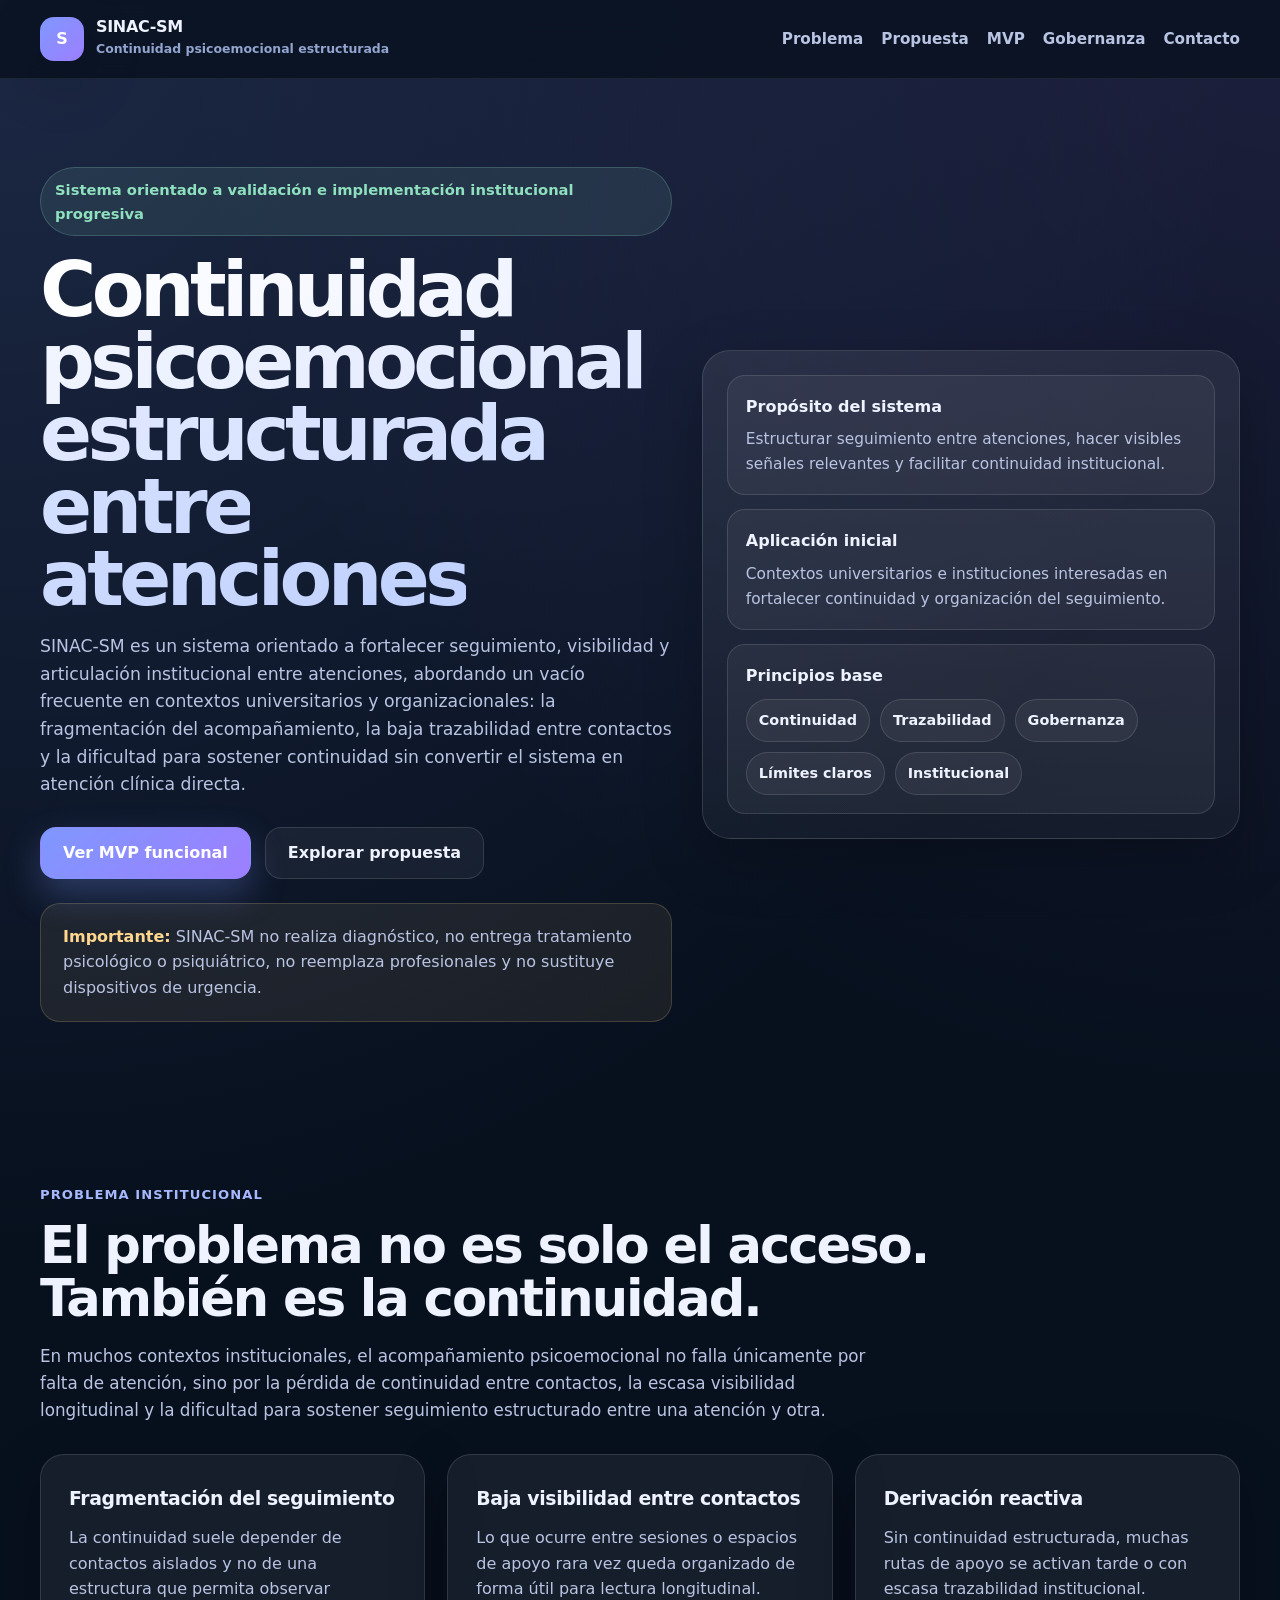
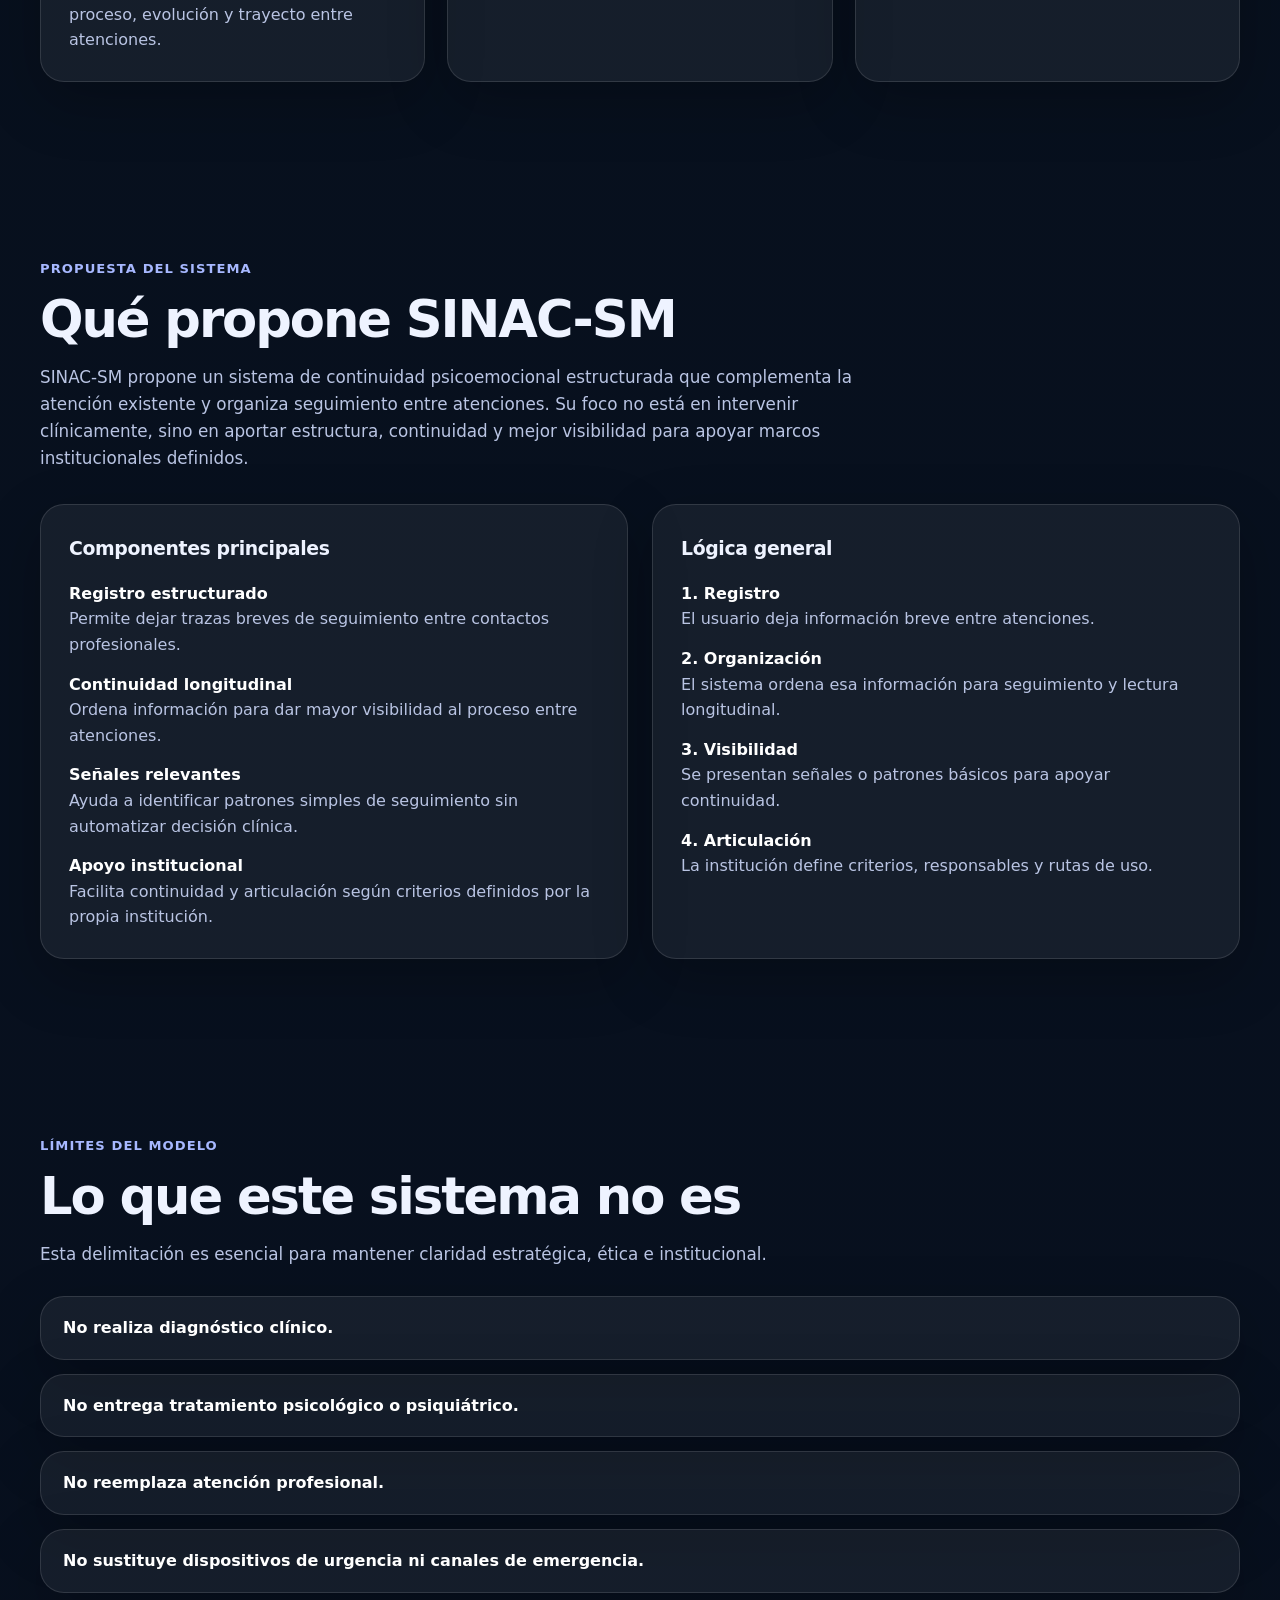
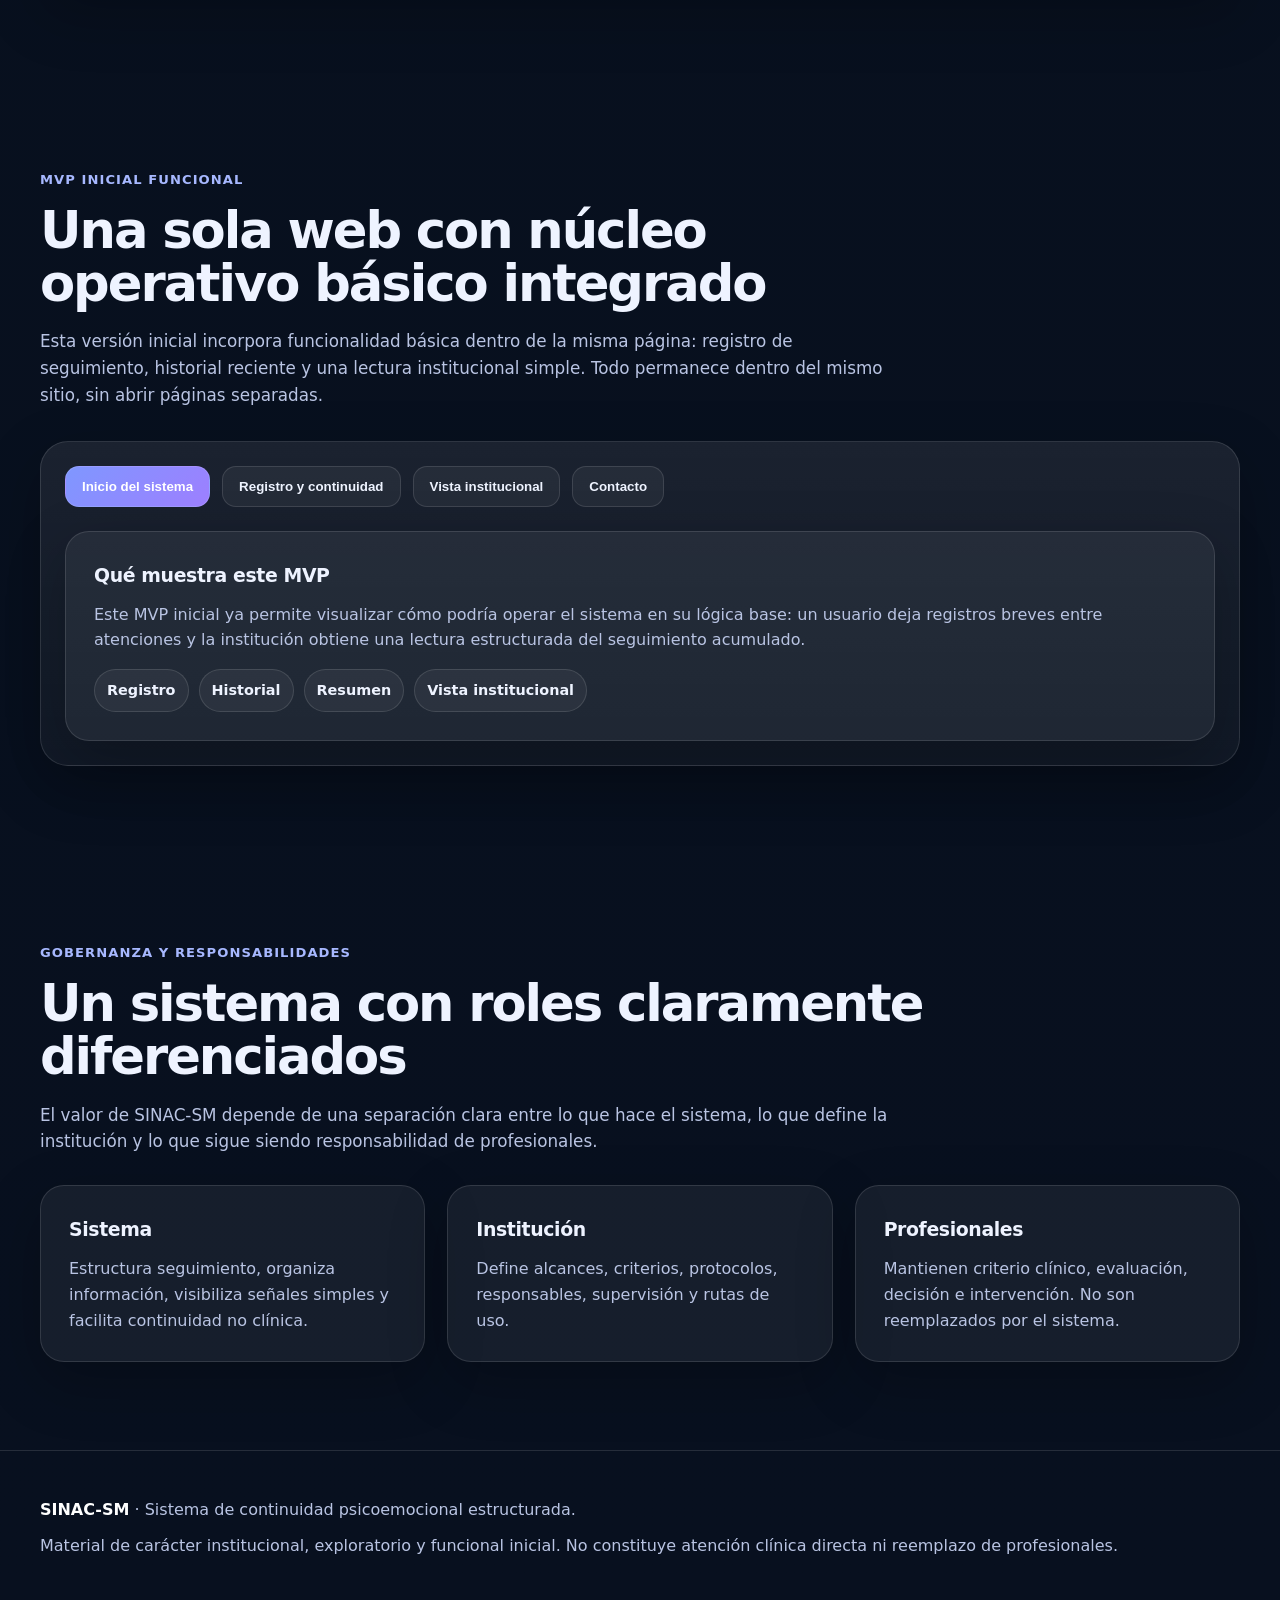
==== commit e03a8559: "Rebuild index.html Reconstruye la página principal de SINAC-SM desde cero con estructura profesional" ====
--- a/index.html
+++ b/index.html
@@ -6,31 +6,28 @@
   <title>SINAC-SM | Continuidad psicoemocional estructurada</title>
   <meta
     name="description"
-    content="SINAC-SM es un sistema conceptual de continuidad psicoemocional estructurada, orientado a validación, co-diseño e implementación institucional futura."
+    content="SINAC-SM es un sistema de continuidad psicoemocional estructurada, orientado a fortalecer seguimiento, visibilidad y articulación institucional entre atenciones."
   />
-  <meta name="theme-color" content="#0c1224" />
+  <meta name="theme-color" content="#0b1020" />
 
   <style>
     :root{
       --bg:#08101f;
-      --bg-2:#0d1730;
-      --panel:#101b38;
-      --panel-2:rgba(255,255,255,.06);
-      --panel-3:rgba(255,255,255,.08);
+      --bg-soft:#0f1730;
+      --panel:rgba(255,255,255,.06);
+      --panel-strong:rgba(255,255,255,.09);
       --line:rgba(255,255,255,.12);
-      --line-strong:rgba(255,255,255,.18);
       --text:#eef3ff;
       --muted:#b9c4e3;
-      --muted-2:#92a0c8;
-      --primary:#7f97ff;
-      --primary-2:#9d7fff;
+      --muted-2:#93a4cf;
+      --accent:#7f97ff;
+      --accent-2:#9d7fff;
       --ok:#8fe0be;
       --warn:#ffd78f;
-      --danger:#ffb0b0;
+      --danger:#ffb4b4;
       --max:1200px;
       --radius:24px;
-      --radius-sm:16px;
-      --shadow:0 20px 60px rgba(0,0,0,.26);
+      --shadow:0 20px 60px rgba(0,0,0,.24);
     }
 
     *{
@@ -44,24 +41,24 @@
     }
 
     body{
-      font-family: Inter, ui-sans-serif, system-ui, -apple-system, BlinkMacSystemFont, "Segoe UI", sans-serif;
+      font-family:Inter, system-ui, -apple-system, BlinkMacSystemFont, "Segoe UI", sans-serif;
+      background:
+        radial-gradient(circle at top left, rgba(127,151,255,.18), transparent 25%),
+        radial-gradient(circle at top right, rgba(157,127,255,.14), transparent 22%),
+        linear-gradient(180deg, #07101d 0%, #08101f 100%);
       color:var(--text);
-      background:
-        radial-gradient(circle at 0% 0%, rgba(127,151,255,.18), transparent 26%),
-        radial-gradient(circle at 100% 0%, rgba(157,127,255,.16), transparent 22%),
-        linear-gradient(180deg, #07101e 0%, #08101f 100%);
       line-height:1.6;
       overflow-x:hidden;
     }
 
     a{
+      color:inherit;
       text-decoration:none;
-      color:inherit;
     }
 
     img{
+      max-width:100%;
       display:block;
-      max-width:100%;
     }
 
     .container{
@@ -71,6 +68,167 @@
 
     .section{
       padding:88px 0;
+    }
+
+    .section-kicker{
+      color:#a7b8ff;
+      text-transform:uppercase;
+      letter-spacing:.08em;
+      font-weight:800;
+      font-size:.82rem;
+      margin-bottom:14px;
+    }
+
+    .section-title{
+      font-size:clamp(2rem, 4vw, 3.4rem);
+      line-height:1.04;
+      letter-spacing:-.04em;
+      margin-bottom:18px;
+      max-width:900px;
+    }
+
+    .section-text{
+      color:var(--muted);
+      font-size:1.05rem;
+      max-width:850px;
+    }
+
+    .grid-2{
+      display:grid;
+      grid-template-columns:repeat(2, minmax(0,1fr));
+      gap:24px;
+    }
+
+    .grid-3{
+      display:grid;
+      grid-template-columns:repeat(3, minmax(0,1fr));
+      gap:22px;
+    }
+
+    .card{
+      background:var(--panel);
+      border:1px solid var(--line);
+      border-radius:var(--radius);
+      padding:28px;
+      box-shadow:var(--shadow);
+      height:100%;
+    }
+
+    .card h3{
+      font-size:1.18rem;
+      margin-bottom:12px;
+      letter-spacing:-.02em;
+    }
+
+    .card p{
+      color:var(--muted);
+    }
+
+    .btn{
+      min-height:52px;
+      padding:0 22px;
+      border-radius:16px;
+      display:inline-flex;
+      align-items:center;
+      justify-content:center;
+      gap:10px;
+      border:1px solid transparent;
+      font-weight:800;
+      transition:.22s ease;
+      cursor:pointer;
+    }
+
+    .btn-primary{
+      background:linear-gradient(135deg, var(--accent), var(--accent-2));
+      color:#fff;
+      box-shadow:0 16px 36px rgba(127,151,255,.28);
+    }
+
+    .btn-secondary{
+      background:rgba(255,255,255,.05);
+      border-color:var(--line);
+      color:var(--text);
+    }
+
+    .btn:hover{
+      transform:translateY(-1px);
+    }
+
+    .topbar{
+      position:sticky;
+      top:0;
+      z-index:50;
+      background:rgba(7,16,29,.76);
+      backdrop-filter:blur(16px);
+      border-bottom:1px solid rgba(255,255,255,.08);
+    }
+
+    .nav{
+      min-height:78px;
+      display:flex;
+      align-items:center;
+      justify-content:space-between;
+      gap:18px;
+    }
+
+    .brand{
+      display:flex;
+      align-items:center;
+      gap:12px;
+    }
+
+    .brand-mark{
+      width:44px;
+      height:44px;
+      border-radius:14px;
+      display:grid;
+      place-items:center;
+      background:linear-gradient(135deg, var(--accent), var(--accent-2));
+      color:#fff;
+      font-weight:900;
+      box-shadow:var(--shadow);
+    }
+
+    .brand-name{
+      font-weight:900;
+      line-height:1;
+      letter-spacing:-.02em;
+    }
+
+    .brand-sub{
+      display:block;
+      color:var(--muted-2);
+      font-size:.78rem;
+      margin-top:4px;
+      font-weight:700;
+    }
+
+    .nav-links{
+      display:flex;
+      align-items:center;
+      gap:18px;
+      flex-wrap:wrap;
+    }
+
+    .nav-links a{
+      color:var(--muted);
+      font-weight:700;
+      font-size:.95rem;
+    }
+
+    .nav-links a:hover{
+      color:var(--text);
+    }
+
+    .hero{
+      padding:88px 0 74px;
+    }
+
+    .hero-grid{
+      display:grid;
+      grid-template-columns:1.08fr .92fr;
+      gap:30px;
+      align-items:center;
     }
 
     .eyebrow{
@@ -84,202 +242,10 @@
       color:var(--ok);
       font-weight:700;
       font-size:.92rem;
-      backdrop-filter:blur(14px);
-    }
-
-    .section-kicker{
-      color:#9fb3ff;
-      font-weight:800;
-      letter-spacing:.08em;
-      text-transform:uppercase;
-      font-size:.8rem;
-      margin-bottom:14px;
-    }
-
-    .section-title{
-      font-size:clamp(2rem, 4vw, 3.5rem);
-      line-height:1.02;
-      letter-spacing:-.04em;
-      margin-bottom:18px;
-      max-width:900px;
-    }
-
-    .section-text{
-      color:var(--muted);
-      max-width:860px;
-      font-size:1.06rem;
-    }
-
-    .grid-2{
-      display:grid;
-      grid-template-columns:repeat(2, minmax(0,1fr));
-      gap:24px;
-    }
-
-    .grid-3{
-      display:grid;
-      grid-template-columns:repeat(3, minmax(0,1fr));
-      gap:22px;
-    }
-
-    .grid-4{
-      display:grid;
-      grid-template-columns:repeat(4, minmax(0,1fr));
-      gap:18px;
-    }
-
-    .card{
-      background:var(--panel-2);
-      border:1px solid var(--line);
-      border-radius:var(--radius);
-      padding:28px;
-      box-shadow:var(--shadow);
-      height:100%;
-    }
-
-    .card.soft{
-      background:linear-gradient(180deg, rgba(255,255,255,.08), rgba(255,255,255,.04));
-    }
-
-    .card h3{
-      font-size:1.18rem;
-      line-height:1.2;
-      margin-bottom:12px;
-      letter-spacing:-.02em;
-    }
-
-    .card p{
-      color:var(--muted);
-    }
-
-    .icon{
-      width:52px;
-      height:52px;
-      border-radius:16px;
-      display:grid;
-      place-items:center;
-      margin-bottom:18px;
-      font-size:1.2rem;
-      background:linear-gradient(135deg, rgba(127,151,255,.24), rgba(157,127,255,.16));
-      border:1px solid rgba(255,255,255,.12);
-    }
-
-    .btn{
-      min-height:54px;
-      padding:0 22px;
-      border-radius:16px;
-      display:inline-flex;
-      align-items:center;
-      justify-content:center;
-      gap:10px;
-      font-weight:800;
-      transition:.24s ease;
-      border:1px solid transparent;
-      cursor:pointer;
-    }
-
-    .btn-primary{
-      color:#fff;
-      background:linear-gradient(135deg, var(--primary), var(--primary-2));
-      box-shadow:0 16px 38px rgba(127,151,255,.30);
-    }
-
-    .btn-primary:hover{
-      transform:translateY(-1px);
-      filter:brightness(1.04);
-    }
-
-    .btn-secondary{
-      background:rgba(255,255,255,.05);
-      border-color:var(--line);
-      color:var(--text);
-    }
-
-    .btn-secondary:hover{
-      background:rgba(255,255,255,.08);
-    }
-
-    .topbar{
-      position:sticky;
-      top:0;
-      z-index:60;
-      border-bottom:1px solid rgba(255,255,255,.08);
-      background:rgba(7,16,30,.72);
-      backdrop-filter:blur(16px);
-    }
-
-    .nav{
-      min-height:78px;
-      display:flex;
-      align-items:center;
-      justify-content:space-between;
-      gap:18px;
-    }
-
-    .brand{
-      display:flex;
-      align-items:center;
-      gap:12px;
-    }
-
-    .brand-mark{
-      width:44px;
-      height:44px;
-      border-radius:14px;
-      display:grid;
-      place-items:center;
-      background:linear-gradient(135deg, var(--primary), var(--primary-2));
-      color:#fff;
-      font-weight:900;
-      box-shadow:var(--shadow);
-    }
-
-    .brand-name{
-      font-weight:900;
-      letter-spacing:-.02em;
-      line-height:1;
-    }
-
-    .brand-sub{
-      display:block;
-      color:var(--muted-2);
-      font-size:.78rem;
-      font-weight:700;
-      margin-top:4px;
-    }
-
-    .nav-links{
-      display:flex;
-      align-items:center;
-      gap:18px;
-      flex-wrap:wrap;
-    }
-
-    .nav-links a{
-      color:var(--muted);
-      font-weight:700;
-      font-size:.96rem;
-      transition:.2s ease;
-    }
-
-    .nav-links a:hover{
-      color:var(--text);
-    }
-
-    .hero{
-      padding:86px 0 70px;
-      position:relative;
-    }
-
-    .hero-grid{
-      display:grid;
-      grid-template-columns:1.12fr .88fr;
-      gap:30px;
-      align-items:center;
     }
 
     .hero h1{
-      font-size:clamp(2.7rem, 6vw, 5.2rem);
+      font-size:clamp(2.6rem, 6vw, 5rem);
       line-height:.94;
       letter-spacing:-.06em;
       margin:18px 0 18px;
@@ -287,7 +253,7 @@
     }
 
     .hero h1 span{
-      background:linear-gradient(135deg, #ffffff 0%, #bfd1ff 100%);
+      background:linear-gradient(135deg, #ffffff 0%, #c0d1ff 100%);
       -webkit-background-clip:text;
       -webkit-text-fill-color:transparent;
       background-clip:text;
@@ -295,72 +261,47 @@
 
     .hero p{
       color:var(--muted);
-      font-size:1.1rem;
+      font-size:1.08rem;
       max-width:720px;
     }
 
     .hero-actions{
       display:flex;
+      gap:14px;
       flex-wrap:wrap;
-      gap:14px;
       margin-top:28px;
     }
 
-    .hero-proof{
-      display:grid;
-      gap:14px;
-      margin-top:26px;
-    }
-
-    .proof-item{
-      display:flex;
-      align-items:flex-start;
-      gap:12px;
-      padding:14px 16px;
-      border-radius:16px;
+    .hero-note{
+      margin-top:24px;
+      padding:20px 22px;
+      border-radius:20px;
+      border:1px solid rgba(255,215,143,.18);
+      background:rgba(255,215,143,.08);
+      color:var(--muted);
+    }
+
+    .hero-note strong{
+      color:var(--warn);
+    }
+
+    .hero-panel{
+      background:linear-gradient(180deg, rgba(255,255,255,.08), rgba(255,255,255,.04));
+      border:1px solid var(--line);
+      border-radius:28px;
+      padding:24px;
+      box-shadow:var(--shadow);
+    }
+
+    .mini-card{
+      padding:18px;
+      border-radius:18px;
       background:rgba(255,255,255,.05);
       border:1px solid var(--line);
-      color:var(--muted);
-    }
-
-    .proof-item strong{
-      color:var(--text);
-      display:block;
-      margin-bottom:2px;
-    }
-
-    .hero-panel{
-      position:relative;
-      overflow:hidden;
-      background:linear-gradient(180deg, rgba(255,255,255,.08), rgba(255,255,255,.04));
-      border:1px solid var(--line);
-      border-radius:30px;
-      box-shadow:var(--shadow);
-      padding:24px;
-    }
-
-    .hero-panel::before{
-      content:"";
-      position:absolute;
-      inset:0;
-      background:
-        radial-gradient(circle at 10% 10%, rgba(127,151,255,.18), transparent 28%),
-        radial-gradient(circle at 90% 0%, rgba(157,127,255,.12), transparent 22%);
-      pointer-events:none;
-    }
-
-    .hero-stack{
-      display:grid;
-      gap:16px;
-      position:relative;
-      z-index:1;
-    }
-
-    .mini-card{
-      background:rgba(255,255,255,.05);
-      border:1px solid var(--line);
-      border-radius:20px;
-      padding:18px;
+    }
+
+    .mini-card + .mini-card{
+      margin-top:14px;
     }
 
     .mini-card h4{
@@ -373,546 +314,20 @@
       font-size:.96rem;
     }
 
-    .tag-list{
+    .pill-group{
       display:flex;
+      gap:10px;
       flex-wrap:wrap;
-      gap:10px;
-      margin-top:8px;
-    }
-
-    .tag{
+      margin-top:10px;
+    }
+
+    .pill-group span{
       padding:9px 12px;
       border-radius:999px;
       border:1px solid var(--line);
       background:rgba(255,255,255,.05);
-      color:var(--text);
       font-size:.9rem;
       font-weight:700;
-    }
-
-    .statement{
-      margin-top:26px;
-      padding:22px;
-      border-radius:22px;
-      border:1px solid rgba(255,215,143,.22);
-      background:linear-gradient(135deg, rgba(255,215,143,.10), rgba(255,255,255,.04));
-    }
-
-    .statement strong{
-      color:var(--warn);
-    }
-
-    .problem-strip{
-      margin-top:28px;
-    }
-
-    .metric-card{
-      background:rgba(255,255,255,.05);
-      border:1px solid var(--line);
-      border-radius:22px;
-      padding:24px;
-      height:100%;
-    }
-
-    .metric-card .num{
-      font-size:2rem;
-      line-height:1;
-      font-weight:900;
-      letter-spacing:-.04em;
-      margin-bottom:12px;
-      color:#dce5ff;
-    }
-
-    .metric-card h3{
-      font-size:1.08rem;
-      margin-bottom:10px;
-    }
-
-    .metric-card p{
-      color:var(--muted);
-      font-size:.98rem;
-    }
-
-    .split-panel{
-      display:grid;
-      grid-template-columns:1fr 1fr;
-      gap:24px;
-      margin-top:34px;
-      align-items:stretch;
-    }
-
-    .feature-list{
-      display:grid;
-      gap:14px;
-      margin-top:22px;
-    }
-
-    .feature-item{
-      display:flex;
-      gap:12px;
-      align-items:flex-start;
-      padding:14px 16px;
-      border-radius:16px;
-      background:rgba(255,255,255,.04);
-      border:1px solid var(--line);
-    }
-
-    .feature-item b{
-      color:var(--text);
-      display:block;
-      margin-bottom:3px;
-    }
-
-    .feature-item p{
-      color:var(--muted);
-      font-size:.97rem;
-    }
-
-    .feature-bullet{
-      flex:0 0 auto;
-      width:28px;
-      height:28px;
-      border-radius:10px;
-      display:grid;
-      place-items:center;
-      background:linear-gradient(135deg, var(--primary), var(--primary-2));
-      color:#fff;
-      font-size:.85rem;
-      font-weight:900;
-      margin-top:1px;
-    }
-
-    .steps{
-      display:grid;
-      grid-template-columns:repeat(4, minmax(0,1fr));
-      gap:18px;
-      margin-top:32px;
-    }
-
-    .step{
-      background:var(--panel-2);
-      border:1px solid var(--line);
-      border-radius:22px;
-      padding:24px;
-      box-shadow:var(--shadow);
-    }
-
-    .step-num{
-      width:40px;
-      height:40px;
-      border-radius:12px;
-      display:grid;
-      place-items:center;
-      color:#fff;
-      font-weight:900;
-      margin-bottom:14px;
-      background:linear-gradient(135deg, var(--primary), var(--primary-2));
-    }
-
-    .step h3{
-      font-size:1.08rem;
-      margin-bottom:10px;
-    }
-
-    .step p{
-      color:var(--muted);
-      font-size:.96rem;
-    }
-
-    .not-grid{
-      display:grid;
-      gap:14px;
-      margin-top:28px;
-    }
-
-    .not-item{
-      display:flex;
-      gap:12px;
-      align-items:flex-start;
-      padding:15px 16px;
-      border-radius:16px;
-      background:rgba(255,255,255,.04);
-      border:1px solid var(--line);
-    }
-
-    .not-item .mark{
-      color:var(--danger);
-      font-weight:900;
-      font-size:1rem;
-      margin-top:1px;
-    }
-
-    .not-item div{
-      color:var(--muted);
-    }
-
-    .not-item strong{
-      color:var(--text);
-    }
-
-    .governance-grid{
-      display:grid;
-      grid-template-columns:repeat(3, minmax(0,1fr));
-      gap:22px;
-      margin-top:32px;
-    }
-
-    .governance-card{
-      padding:28px;
-      border-radius:24px;
-      border:1px solid var(--line);
-      background:linear-gradient(180deg, rgba(255,255,255,.08), rgba(255,255,255,.04));
-      box-shadow:var(--shadow);
-    }
-
-    .governance-card h3{
-      margin-bottom:14px;
-      font-size:1.14rem;
-    }
-
-    .governance-card ul{
-      list-style:none;
-      display:grid;
-      gap:12px;
-    }
-
-    .governance-card li{
-      color:var(--muted);
-      padding-left:18px;
-      position:relative;
-    }
-
-    .governance-card li::before{
-      content:"•";
-      position:absolute;
-      left:0;
-      color:#aac0ff;
-      font-weight:900;
-    }
-
-    .compare-wrap{
-      margin-top:30px;
-      overflow:auto;
-      border-radius:24px;
-      border:1px solid var(--line);
-      box-shadow:var(--shadow);
-    }
-
-    table{
-      width:100%;
-      border-collapse:collapse;
-      min-width:760px;
-      background:rgba(255,255,255,.05);
-    }
-
-    th, td{
-      padding:18px 20px;
-      text-align:left;
-      border-bottom:1px solid var(--line);
-      vertical-align:top;
-    }
-
-    th{
-      background:rgba(255,255,255,.06);
-      color:#dfe7ff;
-      font-size:.95rem;
-      font-weight:800;
-    }
-
-    td{
-      color:var(--muted);
-    }
-
-    td strong{
-      color:var(--text);
-    }
-
-    .gallery{
-      display:grid;
-      grid-template-columns:repeat(2, minmax(0,1fr));
-      gap:24px;
-      margin-top:34px;
-    }
-
-    .gallery-card{
-      overflow:hidden;
-      border-radius:26px;
-      border:1px solid var(--line);
-      background:rgba(255,255,255,.05);
-      box-shadow:var(--shadow);
-    }
-
-    .gallery-card img{
-      width:100%;
-      height:320px;
-      object-fit:cover;
-      background:#0a1223;
-    }
-
-    .gallery-body{
-      padding:22px;
-    }
-
-    .gallery-body h4{
-      font-size:1.08rem;
-      margin-bottom:8px;
-    }
-
-    .gallery-body p{
-      color:var(--muted);
-      font-size:.98rem;
-    }
-        .implementation-grid{
-      display:grid;
-      grid-template-columns:repeat(4, minmax(0,1fr));
-      gap:18px;
-      margin-top:30px;
-    }
-
-    .implementation-step{
-      padding:24px;
-      border-radius:22px;
-      border:1px solid var(--line);
-      background:rgba(255,255,255,.05);
-      box-shadow:var(--shadow);
-    }
-
-    .implementation-step .mini{
-      display:inline-flex;
-      align-items:center;
-      justify-content:center;
-      width:38px;
-      height:38px;
-      border-radius:12px;
-      margin-bottom:14px;
-      font-weight:900;
-      color:#fff;
-      background:linear-gradient(135deg, var(--primary), var(--primary-2));
-    }
-
-    .implementation-step h3{
-      font-size:1.05rem;
-      margin-bottom:10px;
-    }
-
-    .implementation-step p{
-      color:var(--muted);
-      font-size:.96rem;
-    }
-
-    .contact-panel{
-      display:grid;
-      grid-template-columns:1fr .95fr;
-      gap:24px;
-      margin-top:34px;
-      align-items:stretch;
-    }
-
-    .contact-card{
-      padding:30px;
-      border-radius:28px;
-      border:1px solid var(--line);
-      background:linear-gradient(180deg, rgba(255,255,255,.08), rgba(255,255,255,.04));
-      box-shadow:var(--shadow);
-      height:100%;
-    }
-
-    .contact-card h3{
-      font-size:1.4rem;
-      margin-bottom:12px;
-      letter-spacing:-.02em;
-    }
-
-    .contact-card p{
-      color:var(--muted);
-    }
-
-    .contact-list{
-      display:grid;
-      gap:14px;
-      margin-top:24px;
-    }
-
-    .contact-item{
-      display:flex;
-      gap:14px;
-      align-items:flex-start;
-      padding:16px 18px;
-      border-radius:18px;
-      background:rgba(255,255,255,.04);
-      border:1px solid var(--line);
-    }
-
-    .contact-item .dot{
-      width:36px;
-      height:36px;
-      border-radius:12px;
-      display:grid;
-      place-items:center;
-      background:linear-gradient(135deg, rgba(127,151,255,.24), rgba(157,127,255,.18));
-      border:1px solid rgba(255,255,255,.12);
-      flex:0 0 auto;
-      font-size:.95rem;
-    }
-
-    .contact-item span{
-      display:block;
-      color:var(--muted-2);
-      font-size:.88rem;
-      margin-bottom:2px;
-    }
-
-    .contact-item strong{
-      color:var(--text);
-      font-size:1rem;
-      word-break:break-word;
-    }
-
-    .contact-actions{
-      display:flex;
-      flex-wrap:wrap;
-      gap:12px;
-      margin-top:24px;
-    }
-
-    .contact-form{
-      display:grid;
-      gap:14px;
-      margin-top:6px;
-    }
-
-    .contact-form .fake-input{
-      min-height:58px;
-      border-radius:16px;
-      border:1px solid var(--line);
-      background:rgba(255,255,255,.04);
-      display:flex;
-      align-items:center;
-      padding:0 16px;
-      color:var(--muted);
-    }
-
-    .contact-form .fake-area{
-      min-height:150px;
-      border-radius:16px;
-      border:1px solid var(--line);
-      background:rgba(255,255,255,.04);
-      display:flex;
-      align-items:flex-start;
-      padding:16px;
-      color:var(--muted);
-    }
-
-    .contact-note{
-      margin-top:18px;
-      padding:16px 18px;
-      border-radius:16px;
-      border:1px solid rgba(255,215,143,.22);
-      background:rgba(255,215,143,.08);
-      color:var(--muted);
-      font-size:.95rem;
-    }
-
-    .contact-note strong{
-      color:var(--warn);
-    }
-
-    .footer{
-      padding:46px 0 60px;
-      border-top:1px solid var(--line);
-      margin-top:30px;
-    }
-
-    .footer-grid{
-      display:grid;
-      grid-template-columns:1.1fr .9fr;
-      gap:24px;
-      align-items:flex-start;
-    }
-
-    .footer p{
-      color:var(--muted);
-    }
-
-    .footer strong{
-      color:var(--text);
-    }
-
-    .footer-links{
-      display:flex;
-      flex-wrap:wrap;
-      gap:14px;
-      justify-content:flex-end;
-    }
-
-    .footer-links a{
-      color:var(--muted);
-      font-weight:700;
-    }
-
-    .footer-links a:hover{
-      color:var(--text);
-    }
-
-    @media (max-width: 1100px){
-      .hero-grid,
-      .split-panel,
-      .contact-panel,
-      .footer-grid{
-        grid-template-columns:1fr;
-      }
-
-      .grid-3,
-      .governance-grid,
-      .gallery{
-        grid-template-columns:1fr;
-      }
-
-      .grid-4,
-      .steps,
-      .implementation-grid{
-        grid-template-columns:repeat(2, minmax(0,1fr));
-      }
-    }
-
-    @media (max-width: 760px){
-      .nav{
-        flex-direction:column;
-        align-items:flex-start;
-        padding:14px 0;
-      }
-
-      .nav-links{
-        gap:12px;
-      }
-
-      .hero{
-        padding-top:58px;
-      }
-
-      .grid-2,
-      .grid-4,
-      .steps,
-      .implementation-grid{
-        grid-template-columns:1fr;
-      }
-
-      .gallery-card img{
-        height:240px;
-      }
-
-      .footer-links{
-        justify-content:flex-start;
-      }
-
-      .btn{
-        width:100%;
-      }
-
-      .hero-actions,
-      .contact-actions{
-        flex-direction:column;
-      }
     }
   </style>
 </head>
@@ -931,8 +346,8 @@
       <nav class="nav-links">
         <a href="#problema">Problema</a>
         <a href="#propuesta">Propuesta</a>
+        <a href="#mvp">MVP</a>
         <a href="#gobernanza">Gobernanza</a>
-        <a href="#prototipo">Prototipo</a>
         <a href="#contacto">Contacto</a>
       </nav>
     </div>
@@ -942,113 +357,88 @@
     <section class="hero" id="inicio">
       <div class="container hero-grid">
         <div>
-          <div class="eyebrow">Modelo conceptual para validación y co-diseño institucional</div>
+          <div class="eyebrow">Sistema orientado a validación e implementación institucional progresiva</div>
 
           <h1>
-            <span>Sistema de Continuidad Psicoemocional Estructurada</span>
+            <span>Continuidad psicoemocional estructurada entre atenciones</span>
           </h1>
 
           <p>
-            SINAC-SM es un sistema conceptual orientado a fortalecer la continuidad psicoemocional
-            entre atenciones, abordando un vacío frecuente en contextos institucionales:
-            la fragmentación del seguimiento, la baja visibilidad entre contactos y la dificultad
-            para sostener continuidad estructurada sin transformar el sistema en atención clínica directa.
+            SINAC-SM es un sistema orientado a fortalecer seguimiento, visibilidad y articulación institucional
+            entre atenciones, abordando un vacío frecuente en contextos universitarios y organizacionales:
+            la fragmentación del acompañamiento, la baja trazabilidad entre contactos y la dificultad para sostener
+            continuidad sin convertir el sistema en atención clínica directa.
           </p>
 
           <div class="hero-actions">
-            <a href="#propuesta" class="btn btn-primary">Explorar propuesta del sistema</a>
-            <a href="#contacto" class="btn btn-secondary">Panel de contacto</a>
+            <a href="#mvp" class="btn btn-primary">Ver MVP funcional</a>
+            <a href="#propuesta" class="btn btn-secondary">Explorar propuesta</a>
           </div>
 
-          <div class="hero-proof">
-            <div class="proof-item">
-              <div>✓</div>
-              <div>
-                <strong>Enfoque institucional</strong>
-                Diseñado para revisión, validación y eventual implementación futura dentro de marcos definidos por cada institución.
-              </div>
-            </div>
-
-            <div class="proof-item">
-              <div>✓</div>
-              <div>
-                <strong>Límites explícitos</strong>
-                No realiza diagnóstico, no entrega tratamiento y no sustituye profesionales ni dispositivos de urgencia.
-              </div>
-            </div>
+          <div class="hero-note">
+            <strong>Importante:</strong> SINAC-SM no realiza diagnóstico, no entrega tratamiento psicológico o psiquiátrico,
+            no reemplaza profesionales y no sustituye dispositivos de urgencia.
           </div>
-
-          <div class="statement">
+        </div>
+
+        <aside class="hero-panel">
+          <div class="mini-card">
+            <h4>Propósito del sistema</h4>
             <p>
-              <strong>Importante:</strong> esta web presenta un <strong>prototipo conceptual</strong>.
-              No corresponde a una implementación clínica activa ni a una plataforma operativa de atención directa.
+              Estructurar seguimiento entre atenciones, hacer visibles señales relevantes y facilitar continuidad institucional.
             </p>
           </div>
-        </div>
-
-        <aside class="hero-panel">
-          <div class="hero-stack">
-            <div class="mini-card">
-              <h4>Propósito del modelo</h4>
-              <p>
-                Estructurar continuidad entre atenciones, hacer visibles señales relevantes y apoyar rutas de seguimiento y derivación institucional.
-              </p>
-            </div>
-
-            <div class="mini-card">
-              <h4>Aplicación inicial sugerida</h4>
-              <p>
-                Contextos universitarios y entornos institucionales que busquen fortalecer acompañamiento, trazabilidad y continuidad.
-              </p>
-            </div>
-
-            <div class="mini-card">
-              <h4>Principios base</h4>
-              <div class="tag-list">
-                <div class="tag">Continuidad</div>
-                <div class="tag">Trazabilidad</div>
-                <div class="tag">Gobernanza</div>
-                <div class="tag">Límites claros</div>
-                <div class="tag">Co-diseño</div>
-              </div>
+
+          <div class="mini-card">
+            <h4>Aplicación inicial</h4>
+            <p>
+              Contextos universitarios e instituciones interesadas en fortalecer continuidad y organización del seguimiento.
+            </p>
+          </div>
+
+          <div class="mini-card">
+            <h4>Principios base</h4>
+            <div class="pill-group">
+              <span>Continuidad</span>
+              <span>Trazabilidad</span>
+              <span>Gobernanza</span>
+              <span>Límites claros</span>
+              <span>Institucional</span>
             </div>
           </div>
         </aside>
       </div>
     </section>
-
-    <section class="section" id="problema">
+        <section class="section" id="problema">
       <div class="container">
         <div class="section-kicker">Problema institucional</div>
         <h2 class="section-title">El problema no es solo el acceso. También es la continuidad.</h2>
         <p class="section-text">
-          En múltiples contextos institucionales, el acompañamiento psicoemocional enfrenta una dificultad recurrente:
-          entre una atención y otra suele perderse visibilidad, continuidad y capacidad de seguimiento estructurado.
-          El resultado no siempre es ausencia de apoyo, sino apoyo fragmentado, reactivo y con baja trazabilidad longitudinal.
+          En muchos contextos institucionales, el acompañamiento psicoemocional no falla únicamente por falta de atención,
+          sino por la pérdida de continuidad entre contactos, la escasa visibilidad longitudinal y la dificultad para sostener
+          seguimiento estructurado entre una atención y otra.
         </p>
 
-        <div class="problem-strip grid-3">
-          <article class="metric-card">
-            <div class="num">01</div>
+        <div class="grid-3" style="margin-top:30px;">
+          <article class="card">
             <h3>Fragmentación del seguimiento</h3>
             <p>
-              La continuidad suele depender de contactos aislados y no de una estructura que permita observar procesos entre atenciones.
+              La continuidad suele depender de contactos aislados y no de una estructura que permita observar proceso,
+              evolución y trayecto entre atenciones.
             </p>
           </article>
 
-          <article class="metric-card">
-            <div class="num">02</div>
+          <article class="card">
             <h3>Baja visibilidad entre contactos</h3>
             <p>
-              Lo que ocurre entre sesiones, controles o espacios de apoyo rara vez queda ordenado de una forma útil para lectura longitudinal.
+              Lo que ocurre entre sesiones o espacios de apoyo rara vez queda organizado de forma útil para lectura longitudinal.
             </p>
           </article>
 
-          <article class="metric-card">
-            <div class="num">03</div>
-            <h3>Derivación frecuentemente reactiva</h3>
+          <article class="card">
+            <h3>Derivación reactiva</h3>
             <p>
-              Muchas rutas de apoyo se activan tarde o con escasa continuidad, especialmente cuando no existe una estructura complementaria de seguimiento.
+              Sin continuidad estructurada, muchas rutas de apoyo se activan tarde o con escasa trazabilidad institucional.
             </p>
           </article>
         </div>
@@ -1057,438 +447,843 @@
 
     <section class="section" id="propuesta">
       <div class="container">
-        <div class="section-kicker">Propuesta conceptual</div>
-        <h2 class="section-title">Qué propone este modelo</h2>
+        <div class="section-kicker">Propuesta del sistema</div>
+        <h2 class="section-title">Qué propone SINAC-SM</h2>
         <p class="section-text">
-          SINAC-SM propone un sistema conceptual de continuidad psicoemocional estructurada,
-          pensado para complementar la atención existente y no para sustituirla.
-          Su foco está en organizar seguimiento, visibilizar información relevante y apoyar continuidad dentro de marcos institucionales definidos.
+          SINAC-SM propone un sistema de continuidad psicoemocional estructurada que complementa la atención existente
+          y organiza seguimiento entre atenciones. Su foco no está en intervenir clínicamente, sino en aportar estructura,
+          continuidad y mejor visibilidad para apoyar marcos institucionales definidos.
         </p>
 
-        <div class="split-panel">
-          <div class="card soft">
-            <h3>Componentes centrales del sistema</h3>
-
-            <div class="feature-list">
-              <div class="feature-item">
-                <div class="feature-bullet">1</div>
-                <div>
-                  <b>Registro y acompañamiento estructurado</b>
-                  <p>Permite organizar trazas de seguimiento entre atenciones sin convertir el sistema en tratamiento directo.</p>
-                </div>
+        <div class="grid-2" style="margin-top:32px;">
+          <section class="card">
+            <h3>Componentes principales</h3>
+            <div style="display:grid; gap:14px; margin-top:18px;">
+              <div>
+                <strong style="color:white;">Registro estructurado</strong>
+                <p>Permite dejar trazas breves de seguimiento entre contactos profesionales.</p>
               </div>
-
-              <div class="feature-item">
-                <div class="feature-bullet">2</div>
-                <div>
-                  <b>Seguimiento longitudinal</b>
-                  <p>Favorece una lectura más continua del proceso del usuario en vez de depender únicamente del momento puntual de consulta.</p>
-                </div>
+              <div>
+                <strong style="color:white;">Continuidad longitudinal</strong>
+                <p>Ordena información para dar mayor visibilidad al proceso entre atenciones.</p>
               </div>
-
-              <div class="feature-item">
-                <div class="feature-bullet">3</div>
-                <div>
-                  <b>Visibilización de señales relevantes</b>
-                  <p>Ayuda a estructurar observación de cambios o patrones para que la institución defina criterios y acciones.</p>
-                </div>
+              <div>
+                <strong style="color:white;">Señales relevantes</strong>
+                <p>Ayuda a identificar patrones simples de seguimiento sin automatizar decisión clínica.</p>
               </div>
-
-              <div class="feature-item">
-                <div class="feature-bullet">4</div>
-                <div>
-                  <b>Apoyo a rutas institucionales</b>
-                  <p>Facilita continuidad, seguimiento y eventual derivación según protocolos definidos por la propia institución.</p>
-                </div>
+              <div>
+                <strong style="color:white;">Apoyo institucional</strong>
+                <p>Facilita continuidad y articulación según criterios definidos por la propia institución.</p>
               </div>
             </div>
-          </div>
-
-          <div class="card soft">
-            <h3>Cómo funcionaría su lógica general</h3>
-
-            <div class="feature-list">
-              <div class="feature-item">
-                <div class="feature-bullet">A</div>
-                <div>
-                  <b>Captura</b>
-                  <p>El usuario registra información breve, guiada y acotada durante el periodo entre atenciones.</p>
-                </div>
+          </section>
+
+          <section class="card">
+            <h3>Lógica general</h3>
+            <div style="display:grid; gap:14px; margin-top:18px;">
+              <div>
+                <strong style="color:white;">1. Registro</strong>
+                <p>El usuario deja información breve entre atenciones.</p>
               </div>
-
-              <div class="feature-item">
-                <div class="feature-bullet">B</div>
-                <div>
-                  <b>Organización</b>
-                  <p>El sistema estructura esa información para lectura longitudinal, continuidad y mejor visibilidad institucional.</p>
-                </div>
+              <div>
+                <strong style="color:white;">2. Organización</strong>
+                <p>El sistema ordena esa información para seguimiento y lectura longitudinal.</p>
               </div>
-
-              <div class="feature-item">
-                <div class="feature-bullet">C</div>
-                <div>
-                  <b>Interpretación institucional</b>
-                  <p>La institución define qué significa cada señal, cómo se supervisa y cuándo corresponde activar sus protocolos.</p>
-                </div>
+              <div>
+                <strong style="color:white;">3. Visibilidad</strong>
+                <p>Se presentan señales o patrones básicos para apoyar continuidad.</p>
               </div>
-
-              <div class="feature-item">
-                <div class="feature-bullet">D</div>
-                <div>
-                  <b>Continuidad y derivación</b>
-                  <p>Las acciones operativas y clínicas permanecen bajo responsabilidad de la institución y sus equipos profesionales.</p>
-                </div>
+              <div>
+                <strong style="color:white;">4. Articulación</strong>
+                <p>La institución define criterios, responsables y rutas de uso.</p>
               </div>
             </div>
+          </section>
+        </div>
+      </div>
+    </section>
+
+    <section class="section" id="limites">
+      <div class="container">
+        <div class="section-kicker">Límites del modelo</div>
+        <h2 class="section-title">Lo que este sistema no es</h2>
+        <p class="section-text">
+          Esta delimitación es esencial para mantener claridad estratégica, ética e institucional.
+        </p>
+
+        <div style="display:grid; gap:14px; margin-top:28px;">
+          <div class="card" style="padding:18px 22px;">
+            <strong style="color:white;">No realiza diagnóstico clínico.</strong>
+          </div>
+          <div class="card" style="padding:18px 22px;">
+            <strong style="color:white;">No entrega tratamiento psicológico o psiquiátrico.</strong>
+          </div>
+          <div class="card" style="padding:18px 22px;">
+            <strong style="color:white;">No reemplaza atención profesional.</strong>
+          </div>
+          <div class="card" style="padding:18px 22px;">
+            <strong style="color:white;">No sustituye dispositivos de urgencia ni canales de emergencia.</strong>
           </div>
         </div>
-
-        <div class="steps">
-          <article class="step">
-            <div class="step-num">1</div>
-            <h3>Registro</h3>
-            <p>Ingreso de seguimiento breve, ordenado y orientado a continuidad entre atenciones.</p>
+      </div>
+    </section>
+        <section class="section" id="mvp">
+      <div class="container">
+        <div class="section-kicker">MVP inicial funcional</div>
+        <h2 class="section-title">Una sola web con núcleo operativo básico integrado</h2>
+        <p class="section-text">
+          Esta versión inicial incorpora funcionalidad básica dentro de la misma página: registro de seguimiento,
+          historial reciente y una lectura institucional simple. Todo permanece dentro del mismo sitio, sin abrir páginas separadas.
+        </p>
+
+        <div class="mvp-shell">
+          <div class="mvp-nav">
+            <button class="mvp-tab active" data-panel="mvp-panel-inicio">Inicio del sistema</button>
+            <button class="mvp-tab" data-panel="mvp-panel-registro">Registro y continuidad</button>
+            <button class="mvp-tab" data-panel="mvp-panel-institucional">Vista institucional</button>
+            <button class="mvp-tab" data-panel="mvp-panel-contacto">Contacto</button>
+          </div>
+
+          <section class="mvp-panel active" id="mvp-panel-inicio">
+            <div class="card">
+              <h3>Qué muestra este MVP</h3>
+              <p style="margin-bottom:16px;">
+                Este MVP inicial ya permite visualizar cómo podría operar el sistema en su lógica base:
+                un usuario deja registros breves entre atenciones y la institución obtiene una lectura
+                estructurada del seguimiento acumulado.
+              </p>
+              <div class="pill-group">
+                <span>Registro</span>
+                <span>Historial</span>
+                <span>Resumen</span>
+                <span>Vista institucional</span>
+              </div>
+            </div>
+          </section>
+
+          <section class="mvp-panel" id="mvp-panel-registro">
+            <div class="grid-3" style="margin-bottom:24px;">
+              <article class="card">
+                <h3>Registros acumulados</h3>
+                <p id="mvpTotal" class="mvp-metric">0</p>
+              </article>
+
+              <article class="card">
+                <h3>Último estado</h3>
+                <p id="mvpUltimoEstado" class="mvp-metric-small">Sin registros</p>
+              </article>
+
+              <article class="card">
+                <h3>Tendencia reciente</h3>
+                <p id="mvpTendencia" class="mvp-metric-small">Sin información</p>
+              </article>
+            </div>
+
+            <div class="grid-2">
+              <section class="card">
+                <h3>Nuevo registro</h3>
+                <p class="mvp-muted">Registro breve de continuidad entre atenciones.</p>
+
+                <div class="mvp-form">
+                  <div class="mvp-field">
+                    <label for="mvpEstado">¿Cómo te sentiste hoy?</label>
+                    <select id="mvpEstado">
+                      <option value="">Selecciona una opción</option>
+                      <option value="Estable">Estable</option>
+                      <option value="Con altibajos">Con altibajos</option>
+                      <option value="Sobrecargado/a">Sobrecargado/a</option>
+                    </select>
+                  </div>
+
+                  <div class="mvp-field">
+                    <label for="mvpEnergia">Nivel de energía</label>
+                    <select id="mvpEnergia">
+                      <option value="">Selecciona una opción</option>
+                      <option value="Alta">Alta</option>
+                      <option value="Media">Media</option>
+                      <option value="Baja">Baja</option>
+                    </select>
+                  </div>
+
+                  <div class="mvp-field mvp-full">
+                    <label for="mvpNota">Comentario breve</label>
+                    <textarea id="mvpNota" rows="4" placeholder="Escribe una observación breve..."></textarea>
+                  </div>
+
+                  <div class="mvp-field mvp-full">
+                    <label for="mvpApoyo">¿Qué te ayudaría esta semana?</label>
+                    <select id="mvpApoyo">
+                      <option value="">Selecciona una opción</option>
+                      <option value="Mantener seguimiento">Mantener seguimiento</option>
+                      <option value="Mayor organización">Mayor organización</option>
+                      <option value="Orientación para continuidad">Orientación para continuidad</option>
+                    </select>
+                  </div>
+
+                  <div class="mvp-full mvp-actions-row">
+                    <button class="btn btn-primary" type="button" onclick="mvpGuardarRegistro()">Guardar registro</button>
+                    <button class="btn btn-secondary" type="button" onclick="mvpCargarEjemplo()">Cargar ejemplo</button>
+                    <button class="btn btn-secondary" type="button" onclick="mvpLimpiar()">Limpiar</button>
+                  </div>
+                </div>
+              </section>
+
+              <section class="card">
+                <h3>Historial de continuidad</h3>
+                <div id="mvpTimeline" class="mvp-timeline">
+                  <div class="mvp-empty">Aún no hay registros. Puedes crear uno o cargar un ejemplo.</div>
+                </div>
+              </section>
+            </div>
+          </section>
+
+          <section class="mvp-panel" id="mvp-panel-institucional">
+            <div class="grid-3" style="margin-bottom:24px;">
+              <article class="card">
+                <h3>Señal predominante</h3>
+                <p id="mvpSenal" class="mvp-metric-small">Sin datos</p>
+              </article>
+
+              <article class="card">
+                <h3>Energía predominante</h3>
+                <p id="mvpEnergiaTop" class="mvp-metric-small">Sin datos</p>
+              </article>
+
+              <article class="card">
+                <h3>Apoyo más referido</h3>
+                <p id="mvpApoyoTop" class="mvp-metric-small">Sin datos</p>
+              </article>
+            </div>
+
+            <div class="grid-2">
+              <section class="card">
+                <h3>Resumen estructurado</h3>
+                <div id="mvpResumen" class="mvp-summary">
+                  No hay información suficiente para mostrar un resumen.
+                </div>
+              </section>
+
+              <section class="card">
+                <h3>Visualización simple</h3>
+                <div id="mvpBars" class="mvp-bars">
+                  <div class="mvp-empty">Aún no hay datos para visualizar.</div>
+                </div>
+              </section>
+            </div>
+
+            <section class="card" style="margin-top:24px;">
+              <h3>Tabla de continuidad</h3>
+              <div class="mvp-table-wrap">
+                <table class="mvp-table">
+                  <thead>
+                    <tr>
+                      <th>Fecha</th>
+                      <th>Estado</th>
+                      <th>Energía</th>
+                      <th>Apoyo</th>
+                      <th>Comentario</th>
+                    </tr>
+                  </thead>
+                  <tbody id="mvpTableBody">
+                    <tr>
+                      <td colspan="5" class="mvp-table-empty">No hay registros aún.</td>
+                    </tr>
+                  </tbody>
+                </table>
+              </div>
+            </section>
+          </section>
+
+          <section class="mvp-panel" id="mvp-panel-contacto">
+            <div class="grid-2">
+              <section class="card">
+                <h3>Contacto institucional</h3>
+                <p class="mvp-muted">
+                  Este espacio está pensado para canalizar reuniones exploratorias, validación y conversaciones iniciales sobre pilotaje.
+                </p>
+
+                <div class="mvp-contact-list">
+                  <div class="mvp-contact-item">
+                    <strong>Correo</strong>
+                    <span>contacto@sinac-sm.cl</span>
+                  </div>
+                  <div class="mvp-contact-item">
+                    <strong>Sitio</strong>
+                    <span>www.sinac-sm.cl</span>
+                  </div>
+                  <div class="mvp-contact-item">
+                    <strong>Enfoque inicial</strong>
+                    <span>Universidades e instituciones interesadas en continuidad estructurada</span>
+                  </div>
+                </div>
+              </section>
+
+              <section class="card" id="contacto">
+                <h3>Solicitud inicial</h3>
+                <div class="mvp-form">
+                  <div class="mvp-field">
+                    <label>Institución</label>
+                    <input type="text" placeholder="Nombre de la institución" />
+                  </div>
+
+                  <div class="mvp-field">
+                    <label>Correo</label>
+                    <input type="email" placeholder="correo@institucion.cl" />
+                  </div>
+
+                  <div class="mvp-field mvp-full">
+                    <label>Mensaje</label>
+                    <textarea rows="5" placeholder="Interés institucional o solicitud inicial"></textarea>
+                  </div>
+
+                  <div class="mvp-full">
+                    <button class="btn btn-primary" type="button">Enviar solicitud</button>
+                  </div>
+                </div>
+              </section>
+            </div>
+          </section>
+        </div>
+      </div>
+    </section>
+
+    <style>
+      .mvp-shell{
+        margin-top:32px;
+        background:linear-gradient(180deg, rgba(255,255,255,.08), rgba(255,255,255,.04));
+        border:1px solid var(--line);
+        border-radius:28px;
+        padding:24px;
+        box-shadow:var(--shadow);
+      }
+
+      .mvp-nav{
+        display:flex;
+        gap:12px;
+        flex-wrap:wrap;
+        margin-bottom:24px;
+      }
+
+      .mvp-tab{
+        padding:12px 16px;
+        border-radius:14px;
+        border:1px solid var(--line);
+        background:rgba(255,255,255,.05);
+        color:var(--text);
+        font-weight:700;
+        cursor:pointer;
+      }
+
+      .mvp-tab.active{
+        background:linear-gradient(135deg, var(--accent), var(--accent-2));
+        color:#fff;
+      }
+
+      .mvp-panel{
+        display:none;
+      }
+
+      .mvp-panel.active{
+        display:block;
+      }
+
+      .mvp-metric{
+        font-size:2rem;
+        color:#fff;
+        font-weight:800;
+        margin-top:8px;
+      }
+
+      .mvp-metric-small{
+        font-size:1.25rem;
+        color:#fff;
+        font-weight:800;
+        margin-top:8px;
+      }
+
+      .mvp-muted{
+        color:var(--muted);
+        margin-bottom:18px;
+      }
+
+      .mvp-form{
+        display:grid;
+        grid-template-columns:1fr 1fr;
+        gap:16px;
+      }
+
+      .mvp-field{
+        display:flex;
+        flex-direction:column;
+        gap:8px;
+      }
+
+      .mvp-field label{
+        font-weight:700;
+        color:var(--text);
+      }
+
+      .mvp-field select,
+      .mvp-field textarea,
+      .mvp-field input{
+        width:100%;
+        border-radius:16px;
+        border:1px solid var(--line);
+        background:rgba(255,255,255,.05);
+        color:var(--text);
+        padding:14px;
+        font:inherit;
+      }
+
+      .mvp-field option{
+        color:#111827;
+      }
+
+      .mvp-full{
+        grid-column:1 / -1;
+      }
+
+      .mvp-actions-row{
+        display:flex;
+        gap:12px;
+        flex-wrap:wrap;
+      }
+
+      .mvp-timeline{
+        display:grid;
+        gap:14px;
+      }
+
+      .mvp-item{
+        border:1px solid var(--line);
+        border-radius:18px;
+        background:rgba(255,255,255,.04);
+        padding:16px;
+      }
+
+      .mvp-item-top{
+        display:flex;
+        justify-content:space-between;
+        gap:12px;
+        flex-wrap:wrap;
+        margin-bottom:8px;
+      }
+
+      .mvp-item-title{
+        font-weight:800;
+        color:#fff;
+      }
+
+      .mvp-item-date{
+        color:var(--muted);
+        font-size:.9rem;
+      }
+
+      .mvp-item-meta{
+        display:flex;
+        gap:8px;
+        flex-wrap:wrap;
+        margin-bottom:10px;
+      }
+
+      .mvp-chip{
+        padding:7px 10px;
+        border-radius:999px;
+        background:rgba(255,255,255,.06);
+        border:1px solid var(--line);
+        font-size:.84rem;
+        font-weight:700;
+      }
+
+      .mvp-empty{
+        padding:18px;
+        border-radius:16px;
+        border:1px dashed var(--line);
+        color:var(--muted);
+      }
+
+      .mvp-summary{
+        padding:18px;
+        border-radius:18px;
+        background:rgba(255,255,255,.04);
+        border:1px solid var(--line);
+        color:var(--muted);
+        line-height:1.7;
+      }
+
+      .mvp-bars{
+        display:grid;
+        gap:14px;
+      }
+
+      .mvp-bar-row{
+        display:grid;
+        gap:8px;
+      }
+
+      .mvp-bar-label{
+        display:flex;
+        justify-content:space-between;
+        color:#fff;
+        font-weight:700;
+      }
+
+      .mvp-bar-track{
+        width:100%;
+        height:14px;
+        border-radius:999px;
+        background:rgba(255,255,255,.06);
+        overflow:hidden;
+      }
+
+      .mvp-bar-fill{
+        height:100%;
+        border-radius:999px;
+        background:linear-gradient(135deg, var(--accent), var(--accent-2));
+      }
+
+      .mvp-table-wrap{
+        overflow:auto;
+      }
+
+      .mvp-table{
+        width:100%;
+        border-collapse:collapse;
+        min-width:700px;
+      }
+
+      .mvp-table th,
+      .mvp-table td{
+        padding:14px 12px;
+        text-align:left;
+        border-bottom:1px solid var(--line);
+      }
+
+      .mvp-table th{
+        color:#fff;
+      }
+
+      .mvp-table td{
+        color:var(--muted);
+      }
+
+      .mvp-table-empty{
+        text-align:center;
+        color:var(--muted);
+      }
+
+      .mvp-contact-list{
+        display:grid;
+        gap:12px;
+        margin-top:18px;
+      }
+
+      .mvp-contact-item{
+        padding:14px 16px;
+        border-radius:16px;
+        background:rgba(255,255,255,.04);
+        border:1px solid var(--line);
+      }
+
+      .mvp-contact-item strong{
+        display:block;
+        color:#fff;
+        margin-bottom:4px;
+      }
+
+      .mvp-contact-item span{
+        color:var(--muted);
+      }
+    </style>
+        <section class="section" id="gobernanza">
+      <div class="container">
+        <div class="section-kicker">Gobernanza y responsabilidades</div>
+        <h2 class="section-title">Un sistema con roles claramente diferenciados</h2>
+        <p class="section-text">
+          El valor de SINAC-SM depende de una separación clara entre lo que hace el sistema,
+          lo que define la institución y lo que sigue siendo responsabilidad de profesionales.
+        </p>
+
+        <div class="grid-3" style="margin-top:30px;">
+          <article class="card">
+            <h3>Sistema</h3>
+            <p>
+              Estructura seguimiento, organiza información, visibiliza señales simples y facilita continuidad no clínica.
+            </p>
           </article>
 
-          <article class="step">
-            <div class="step-num">2</div>
-            <h3>Estructuración</h3>
-            <p>Organización de información para lectura longitudinal y mejor visibilidad del proceso.</p>
+          <article class="card">
+            <h3>Institución</h3>
+            <p>
+              Define alcances, criterios, protocolos, responsables, supervisión y rutas de uso.
+            </p>
           </article>
 
-          <article class="step">
-            <div class="step-num">3</div>
-            <h3>Visibilización</h3>
-            <p>Presentación de señales relevantes sin sustituir evaluación ni criterio clínico profesional.</p>
-          </article>
-
-          <article class="step">
-            <div class="step-num">4</div>
-            <h3>Articulación institucional</h3>
-            <p>Activación de continuidad, supervisión o derivación bajo reglas definidas por la institución.</p>
+          <article class="card">
+            <h3>Profesionales</h3>
+            <p>
+              Mantienen criterio clínico, evaluación, decisión e intervención. No son reemplazados por el sistema.
+            </p>
           </article>
         </div>
       </div>
     </section>
-
-    <section class="section" id="no-es">
-      <div class="container">
-        <div class="section-kicker">Límites del modelo</div>
-        <h2 class="section-title">Lo que este sistema no es</h2>
-        <p class="section-text">
-          Esta delimitación es parte esencial del proyecto. Permite entender su alcance real,
-          reducir interpretaciones incorrectas y separar claramente el sistema de la atención clínica directa.
-        </p>
-
-        <div class="not-grid">
-          <div class="not-item">
-            <div class="mark">✕</div>
-            <div><strong>No realiza diagnóstico clínico.</strong> No clasifica ni determina condiciones de salud mental.</div>
-          </div>
-
-          <div class="not-item">
-            <div class="mark">✕</div>
-            <div><strong>No entrega tratamiento psicológico o psiquiátrico.</strong> No reemplaza procesos terapéuticos ni farmacológicos.</div>
-          </div>
-
-          <div class="not-item">
-            <div class="mark">✕</div>
-            <div><strong>No sustituye la atención profesional.</strong> La evaluación, decisión e intervención permanecen en manos de equipos humanos.</div>
-          </div>
-
-          <div class="not-item">
-            <div class="mark">✕</div>
-            <div><strong>No reemplaza dispositivos de urgencia.</strong> No constituye canal de emergencia ni respuesta inmediata.</div>
-          </div>
-
-          <div class="not-item">
-            <div class="mark">✕</div>
-            <div><strong>No corresponde a una implementación activa en esta etapa.</strong> Esta web presenta un prototipo conceptual para validación y conversación institucional.</div>
-          </div>
-        </div>
-      </div>
-    </section>
-
-    <section class="section" id="gobernanza">
-      <div class="container">
-        <div class="section-kicker">Gobernanza y responsabilidades</div>
-        <h2 class="section-title">Una propuesta con roles claramente diferenciados</h2>
-        <p class="section-text">
-          El valor del modelo depende de una separación nítida entre lo que hace el sistema,
-          lo que define la institución y lo que sigue siendo responsabilidad de profesionales.
-          Esto permite una lectura mucho más segura, realista y gobernable del proyecto.
-        </p>
-
-        <div class="governance-grid">
-          <article class="governance-card">
-            <h3>Sistema</h3>
-            <ul>
-              <li>Estructura seguimiento entre atenciones.</li>
-              <li>Organiza información para continuidad longitudinal.</li>
-              <li>Visibiliza señales relevantes de forma no clínica.</li>
-              <li>Apoya rutas institucionales de seguimiento o derivación.</li>
-            </ul>
-          </article>
-
-          <article class="governance-card">
-            <h3>Institución</h3>
-            <ul>
-              <li>Define alcances, protocolos y criterios de uso.</li>
-              <li>Determina responsables, supervisión y gobernanza.</li>
-              <li>Establece rutas de exclusión, continuidad y derivación.</li>
-              <li>Decide cómo integrar el modelo a su realidad operativa.</li>
-            </ul>
-          </article>
-
-          <article class="governance-card">
-            <h3>Profesionales</h3>
-            <ul>
-              <li>Mantienen criterio clínico y juicio profesional.</li>
-              <li>Evalúan, interpretan y toman decisiones de intervención.</li>
-              <li>Definen prioridades de atención según su marco institucional.</li>
-              <li>No son reemplazados por el sistema.</li>
-            </ul>
-          </article>
-        </div>
-
-        <div class="compare-wrap">
-          <table>
-            <thead>
-              <tr>
-                <th>Dimensión</th>
-                <th>Atención clínica directa</th>
-                <th>SINAC-SM</th>
-              </tr>
-            </thead>
-            <tbody>
-              <tr>
-                <td><strong>Función principal</strong></td>
-                <td>Evaluar, intervenir, tratar y acompañar clínicamente.</td>
-                <td>Estructurar continuidad, seguimiento y visibilidad entre atenciones.</td>
-              </tr>
-              <tr>
-                <td><strong>Responsabilidad</strong></td>
-                <td>Equipos profesionales e institución.</td>
-                <td>Apoyo estructural no clínico bajo gobernanza institucional.</td>
-              </tr>
-              <tr>
-                <td><strong>Decisión clínica</strong></td>
-                <td>Forma parte central del trabajo profesional.</td>
-                <td>No corresponde al sistema.</td>
-              </tr>
-              <tr>
-                <td><strong>Urgencia</strong></td>
-                <td>Puede activar protocolos y dispositivos especializados.</td>
-                <td>No reemplaza urgencias ni canales de emergencia.</td>
-              </tr>
-              <tr>
-                <td><strong>Valor diferencial</strong></td>
-                <td>Intervención profesional directa.</td>
-                <td>Continuidad estructurada donde hoy suele haber fragmentación.</td>
-              </tr>
-            </tbody>
-          </table>
-        </div>
-      </div>
-    </section>
-
-    <section class="section" id="prototipo">
-      <div class="container">
-        <div class="section-kicker">Prototipo conceptual</div>
-        <h2 class="section-title">Vistas referenciales del modelo</h2>
-        <p class="section-text">
-          Estas imágenes tienen por objetivo ilustrar la lógica general del sistema,
-          no representar una plataforma clínica ya implementada.
-          Cambia los nombres de archivo por los de tus imágenes reales dentro de la carpeta <strong>img</strong>.
-        </p>
-
-        <div class="gallery">
-          <article class="gallery-card">
-            <img src="img/hero-app.jpg" alt="Vista inicial conceptual del sistema SINAC-SM" />
-            <div class="gallery-body">
-              <h4>Vista de entrada y delimitación del modelo</h4>
-              <p>
-                Presentación inicial del sistema, su propósito general y sus límites estratégicos.
-              </p>
+  </main>
+
+  <footer style="padding:46px 0 60px; border-top:1px solid var(--line);">
+    <div class="container" style="display:grid; gap:10px;">
+      <p style="color:var(--muted);">
+        <strong style="color:white;">SINAC-SM</strong> · Sistema de continuidad psicoemocional estructurada.
+      </p>
+      <p style="color:var(--muted);">
+        Material de carácter institucional, exploratorio y funcional inicial. No constituye atención clínica directa ni reemplazo de profesionales.
+      </p>
+    </div>
+  </footer>
+
+  <script>
+    const MVP_KEY = "sinac_mvp_registros";
+
+    function mvpGetRecords() {
+      return JSON.parse(localStorage.getItem(MVP_KEY)) || [];
+    }
+
+    function mvpSaveRecords(records) {
+      localStorage.setItem(MVP_KEY, JSON.stringify(records));
+    }
+
+    function mvpFormatDate(dateString) {
+      const d = new Date(dateString);
+      return d.toLocaleString("es-CL", {
+        day: "2-digit",
+        month: "2-digit",
+        year: "numeric",
+        hour: "2-digit",
+        minute: "2-digit"
+      });
+    }
+
+    function mvpCountBy(records, field) {
+      return records.reduce((acc, item) => {
+        const value = item[field] || "Sin dato";
+        acc[value] = (acc[value] || 0) + 1;
+        return acc;
+      }, {});
+    }
+
+    function mvpTopValue(obj) {
+      const entries = Object.entries(obj);
+      if (!entries.length) return "Sin datos";
+      entries.sort((a, b) => b[1] - a[1]);
+      return entries[0][0];
+    }
+
+    function mvpTrend(records) {
+      if (records.length < 2) return "Aún no hay tendencia visible";
+
+      const recent = records.slice(-3).map(r => r.estado);
+      const stable = recent.filter(v => v === "Estable").length;
+      const overload = recent.filter(v => v === "Sobrecargado/a").length;
+
+      if (stable >= 2) return "Mayor estabilidad reciente";
+      if (overload >= 2) return "Mayor necesidad de seguimiento";
+      return "Tendencia mixta";
+    }
+
+    function mvpGuardarRegistro() {
+      const estado = document.getElementById("mvpEstado").value;
+      const energia = document.getElementById("mvpEnergia").value;
+      const nota = document.getElementById("mvpNota").value.trim();
+      const apoyo = document.getElementById("mvpApoyo").value;
+
+      if (!estado || !energia || !apoyo) {
+        alert("Completa los campos requeridos.");
+        return;
+      }
+
+      const records = mvpGetRecords();
+      records.push({
+        estado,
+        energia,
+        nota,
+        apoyo,
+        fecha: new Date().toISOString()
+      });
+
+      mvpSaveRecords(records);
+
+      document.getElementById("mvpEstado").value = "";
+      document.getElementById("mvpEnergia").value = "";
+      document.getElementById("mvpNota").value = "";
+      document.getElementById("mvpApoyo").value = "";
+
+      mvpRender();
+    }
+
+    function mvpCargarEjemplo() {
+      const demo = [
+        {
+          estado: "Con altibajos",
+          energia: "Media",
+          nota: "Semana con exigencia académica alta y necesidad de mayor organización.",
+          apoyo: "Mayor organización",
+          fecha: new Date(Date.now() - 1000 * 60 * 60 * 24 * 6).toISOString()
+        },
+        {
+          estado: "Sobrecargado/a",
+          energia: "Baja",
+          nota: "Se observa cansancio acumulado y dificultad para sostener rutina.",
+          apoyo: "Orientación para continuidad",
+          fecha: new Date(Date.now() - 1000 * 60 * 60 * 24 * 4).toISOString()
+        },
+        {
+          estado: "Con altibajos",
+          energia: "Media",
+          nota: "Se mantiene participación en seguimiento, aunque con variabilidad.",
+          apoyo: "Mantener seguimiento",
+          fecha: new Date(Date.now() - 1000 * 60 * 60 * 24 * 2).toISOString()
+        },
+        {
+          estado: "Estable",
+          energia: "Media",
+          nota: "Mayor sensación de orden durante los últimos días.",
+          apoyo: "Mantener seguimiento",
+          fecha: new Date().toISOString()
+        }
+      ];
+
+      mvpSaveRecords(demo);
+      mvpRender();
+    }
+
+    function mvpLimpiar() {
+      localStorage.removeItem(MVP_KEY);
+      mvpRender();
+    }
+
+    function mvpRender() {
+      const records = mvpGetRecords();
+
+      const total = document.getElementById("mvpTotal");
+      const ultimoEstado = document.getElementById("mvpUltimoEstado");
+      const tendencia = document.getElementById("mvpTendencia");
+      const timeline = document.getElementById("mvpTimeline");
+
+      if (total) total.textContent = records.length;
+
+      if (ultimoEstado && tendencia) {
+        if (records.length) {
+          const last = records[records.length - 1];
+          ultimoEstado.textContent = last.estado;
+          tendencia.textContent = mvpTrend(records);
+        } else {
+          ultimoEstado.textContent = "Sin registros";
+          tendencia.textContent = "Sin información";
+        }
+      }
+
+      if (timeline) {
+        if (!records.length) {
+          timeline.innerHTML = `<div class="mvp-empty">Aún no hay registros. Puedes crear uno o cargar un ejemplo.</div>`;
+        } else {
+          timeline.innerHTML = [...records].reverse().map(r => `
+            <div class="mvp-item">
+              <div class="mvp-item-top">
+                <div class="mvp-item-title">${r.estado}</div>
+                <div class="mvp-item-date">${mvpFormatDate(r.fecha)}</div>
+              </div>
+              <div class="mvp-item-meta">
+                <span class="mvp-chip">Energía: ${r.energia}</span>
+                <span class="mvp-chip">Apoyo: ${r.apoyo}</span>
+              </div>
+              <div style="color:var(--muted);">${r.nota || "Sin comentario adicional."}</div>
             </div>
-          </article>
-
-          <article class="gallery-card">
-            <img src="img/seguimiento.jpg" alt="Vista conceptual de seguimiento entre atenciones" />
-            <div class="gallery-body">
-              <h4>Vista de continuidad entre atenciones</h4>
-              <p>
-                Ejemplo de cómo podría organizarse el seguimiento psicoemocional entre contactos profesionales.
-              </p>
+          `).join("");
+        }
+      }
+
+      const senal = document.getElementById("mvpSenal");
+      const energiaTop = document.getElementById("mvpEnergiaTop");
+      const apoyoTop = document.getElementById("mvpApoyoTop");
+      const resumen = document.getElementById("mvpResumen");
+      const bars = document.getElementById("mvpBars");
+      const tableBody = document.getElementById("mvpTableBody");
+
+      if (!senal || !energiaTop || !apoyoTop || !resumen || !bars || !tableBody) return;
+
+      if (!records.length) {
+        senal.textContent = "Sin datos";
+        energiaTop.textContent = "Sin datos";
+        apoyoTop.textContent = "Sin datos";
+        resumen.textContent = "No hay información suficiente para mostrar un resumen.";
+        bars.innerHTML = `<div class="mvp-empty">Aún no hay datos para visualizar.</div>`;
+        tableBody.innerHTML = `<tr><td colspan="5" class="mvp-table-empty">No hay registros aún.</td></tr>`;
+        return;
+      }
+
+      const estados = mvpCountBy(records, "estado");
+      const energias = mvpCountBy(records, "energia");
+      const apoyos = mvpCountBy(records, "apoyo");
+
+      senal.textContent = mvpTopValue(estados);
+      energiaTop.textContent = mvpTopValue(energias);
+      apoyoTop.textContent = mvpTopValue(apoyos);
+
+      const last = records[records.length - 1];
+      resumen.innerHTML = `
+        Se observan <strong>${records.length}</strong> registros acumulados de continuidad.
+        La señal predominante en este periodo es <strong>${mvpTopValue(estados)}</strong>,
+        con una energía predominante <strong>${mvpTopValue(energias)}</strong>.
+        El apoyo más referido corresponde a <strong>${mvpTopValue(apoyos)}</strong>.
+        El registro más reciente fue ingresado el <strong>${mvpFormatDate(last.fecha)}</strong>,
+        permitiendo una lectura más ordenada del seguimiento entre atenciones.
+      `;
+
+      const max = Math.max(...Object.values(estados));
+      bars.innerHTML = Object.entries(estados).map(([label, value]) => {
+        const percent = Math.round((value / max) * 100);
+        return `
+          <div class="mvp-bar-row">
+            <div class="mvp-bar-label">
+              <span>${label}</span>
+              <span>${value}</span>
             </div>
-          </article>
-
-          <article class="gallery-card">
-            <img src="img/riesgo.jpg" alt="Vista conceptual de señales relevantes y lectura longitudinal" />
-            <div class="gallery-body">
-              <h4>Vista de organización longitudinal</h4>
-              <p>
-                Representación conceptual de información estructurada para apoyar lectura más continua del proceso.
-              </p>
-            </div>
-          </article>
-
-          <article class="gallery-card">
-            <img src="img/derivacion.jpg" alt="Vista conceptual de apoyo a rutas institucionales" />
-            <div class="gallery-body">
-              <h4>Vista de apoyo a rutas institucionales</h4>
-              <p>
-                Ejemplo de cómo el sistema podría aportar continuidad y articulación según criterios institucionales.
-              </p>
-            </div>
-          </article>
-        </div>
-      </div>
-    </section>
-
-    <section class="section" id="implementacion">
-      <div class="container">
-        <div class="section-kicker">Implementación futura</div>
-        <h2 class="section-title">Ruta sugerida para una implementación institucional futura</h2>
-        <p class="section-text">
-          La propuesta no supone despliegue inmediato. Su maduración requiere revisión institucional,
-          definición de gobernanza y un proceso de ajuste progresivo antes de cualquier pilotaje formal.
-        </p>
-
-        <div class="implementation-grid">
-          <article class="implementation-step">
-            <div class="mini">1</div>
-            <h3>Revisión del modelo conceptual</h3>
-            <p>Evaluación inicial del enfoque, su pertinencia y sus límites dentro del contexto institucional.</p>
-          </article>
-
-          <article class="implementation-step">
-            <div class="mini">2</div>
-            <h3>Definición de alcances y gobernanza</h3>
-            <p>Determinación de criterios, responsables, exclusiones, protocolos y supervisión.</p>
-          </article>
-
-          <article class="implementation-step">
-            <div class="mini">3</div>
-            <h3>Ajuste de flujos y componentes</h3>
-            <p>Adaptación del sistema a la realidad operativa de la institución y su población objetivo.</p>
-          </article>
-
-          <article class="implementation-step">
-            <div class="mini">4</div>
-            <h3>Piloto acotado y reversible</h3>
-            <p>Implementación limitada, evaluable y ajustable, con revisión institucional permanente.</p>
-          </article>
-        </div>
-      </div>
-    </section>
-
-    <section class="section" id="contacto">
-      <div class="container">
-        <div class="section-kicker">Contacto</div>
-        <h2 class="section-title">Panel de contacto y conversación institucional</h2>
-        <p class="section-text">
-          Este espacio está pensado para presentar el proyecto, abrir conversación con instituciones interesadas
-          y canalizar reuniones exploratorias en torno al modelo, su pertinencia y sus posibilidades de co-diseño.
-        </p>
-
-        <div class="contact-panel">
-          <div class="contact-card">
-            <h3>Contacto institucional</h3>
-            <p>
-              Puedes personalizar este bloque con tus datos reales, correo principal,
-              sitio complementario o enlaces de presentación del proyecto.
-            </p>
-
-            <div class="contact-list">
-              <div class="contact-item">
-                <div class="dot">✉</div>
-                <div>
-                  <span>Correo</span>
-                  <strong>contacto@sinac-sm.cl</strong>
-                </div>
-              </div>
-
-              <div class="contact-item">
-                <div class="dot">🌐</div>
-                <div>
-                  <span>Sitio</span>
-                  <strong>www.sinac-sm.cl</strong>
-                </div>
-              </div>
-
-              <div class="contact-item">
-                <div class="dot">🏛</div>
-                <div>
-                  <span>Enfoque inicial</span>
-                  <strong>Universidades e instituciones interesadas en continuidad psicoemocional estructurada</strong>
-                </div>
-              </div>
-            </div>
-
-            <div class="contact-actions">
-              <a href="mailto:contacto@sinac-sm.cl" class="btn btn-primary">Escribir correo</a>
-              <a href="#inicio" class="btn btn-secondary">Volver al inicio</a>
+            <div class="mvp-bar-track">
+              <div class="mvp-bar-fill" style="width:${percent}%"></div>
             </div>
           </div>
-
-          <div class="contact-card">
-            <h3>Formulario de referencia visual</h3>
-            <p>
-              Este bloque sirve para que la web se vea completa y profesional.
-              Si después quieres, lo transformamos en un formulario real con Formspree o EmailJS.
-            </p>
-
-            <div class="contact-form">
-              <div class="fake-input">Nombre de la institución</div>
-              <div class="fake-input">Correo de contacto</div>
-              <div class="fake-input">Cargo o área</div>
-              <div class="fake-area">Mensaje o interés institucional</div>
-            </div>
-
-            <div class="contact-note">
-              <strong>Nota:</strong> este sitio presenta un modelo conceptual.
-              Cualquier conversación sobre implementación debe entenderse como revisión exploratoria y no como despliegue clínico inmediato.
-            </div>
-          </div>
-        </div>
-      </div>
-    </section>
-
-    <section class="section">
-      <div class="container">
-        <div class="card soft" style="text-align:center;">
-          <div class="section-kicker">Cierre</div>
-          <h2 class="section-title" style="margin-inline:auto; max-width:900px;">
-            Continuidad estructurada donde hoy suele haber fragmentación.
-          </h2>
-          <p class="section-text" style="margin:0 auto;">
-            Un modelo conceptual para fortalecer seguimiento, visibilidad y articulación institucional entre atenciones,
-            con límites claros, gobernanza definida y responsabilidades bien diferenciadas.
-          </p>
-        </div>
-      </div>
-    </section>
-  </main>
-
-  <footer class="footer">
-    <div class="container footer-grid">
-      <div>
-        <p><strong>SINAC-SM</strong> · Sistema de continuidad psicoemocional estructurada.</p>
-        <p style="margin-top:8px;">
-          Material de carácter conceptual, exploratorio y estratégico para validación institucional.
-          No constituye implementación clínica activa, cesión de derechos ni oferta de atención directa.
-        </p>
-      </div>
-
-      <div class="footer-links">
-        <a href="#problema">Problema</a>
-        <a href="#propuesta">Propuesta</a>
-        <a href="#gobernanza">Gobernanza</a>
-        <a href="#prototipo">Prototipo</a>
-        <a href="#contacto">Contacto</a>
-      </div>
-    </div>
-  </footer>
+        `;
+      }).join("");
+
+      tableBody.innerHTML = [...records].reverse().map(r => `
+        <tr>
+          <td>${mvpFormatDate(r.fecha)}</td>
+          <td>${r.estado}</td>
+          <td>${r.energia}</td>
+          <td>${r.apoyo}</td>
+          <td>${r.nota || "Sin comentario."}</td>
+        </tr>
+      `).join("");
+    }
+
+    document.addEventListener("DOMContentLoaded", () => {
+      const tabs = document.querySelectorAll(".mvp-tab");
+      const panels = document.querySelectorAll(".mvp-panel");
+
+      tabs.forEach(tab => {
+        tab.addEventListener("click", () => {
+          const target = tab.dataset.panel;
+
+          tabs.forEach(t => t.classList.remove("active"));
+          panels.forEach(p => p.classList.remove("active"));
+
+          tab.classList.add("active");
+          document.getElementById(target).classList.add("active");
+        });
+      });
+
+      mvpRender();
+    });
+  </script>
 </body>
 </html>
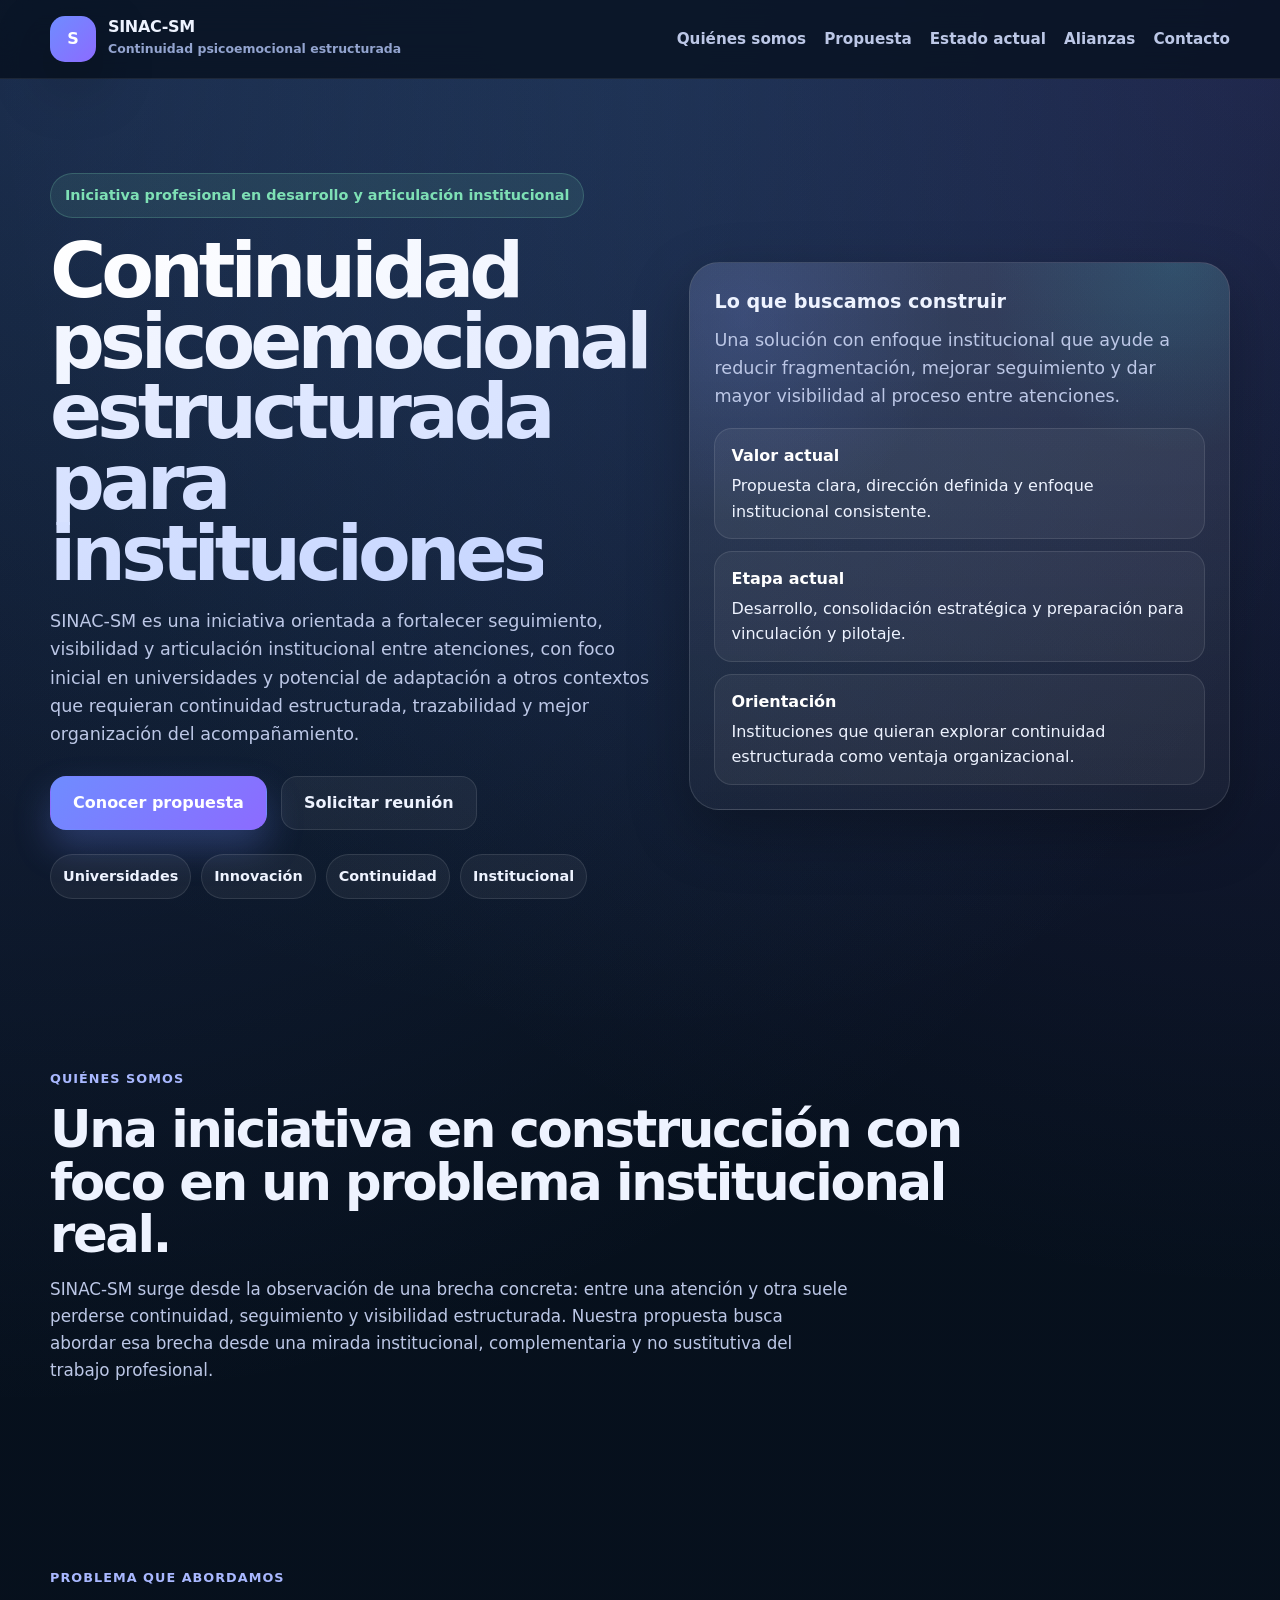
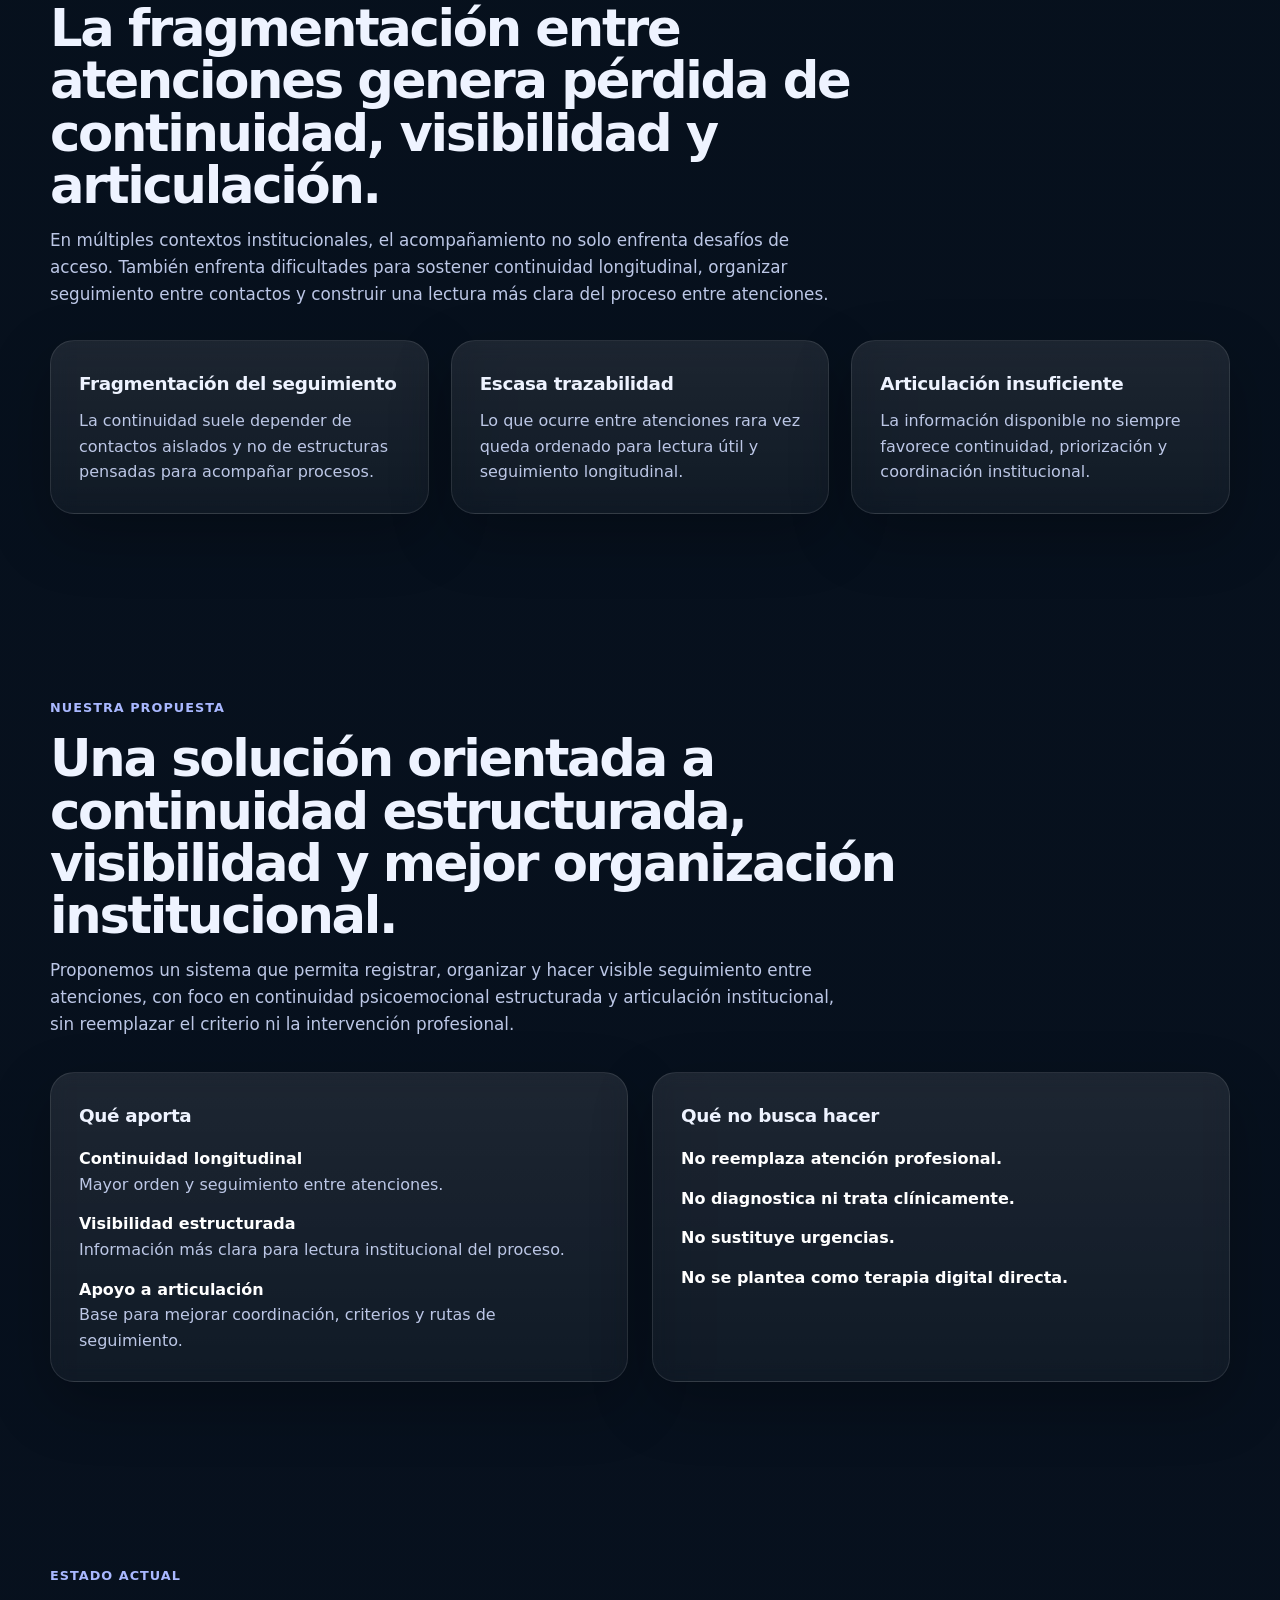
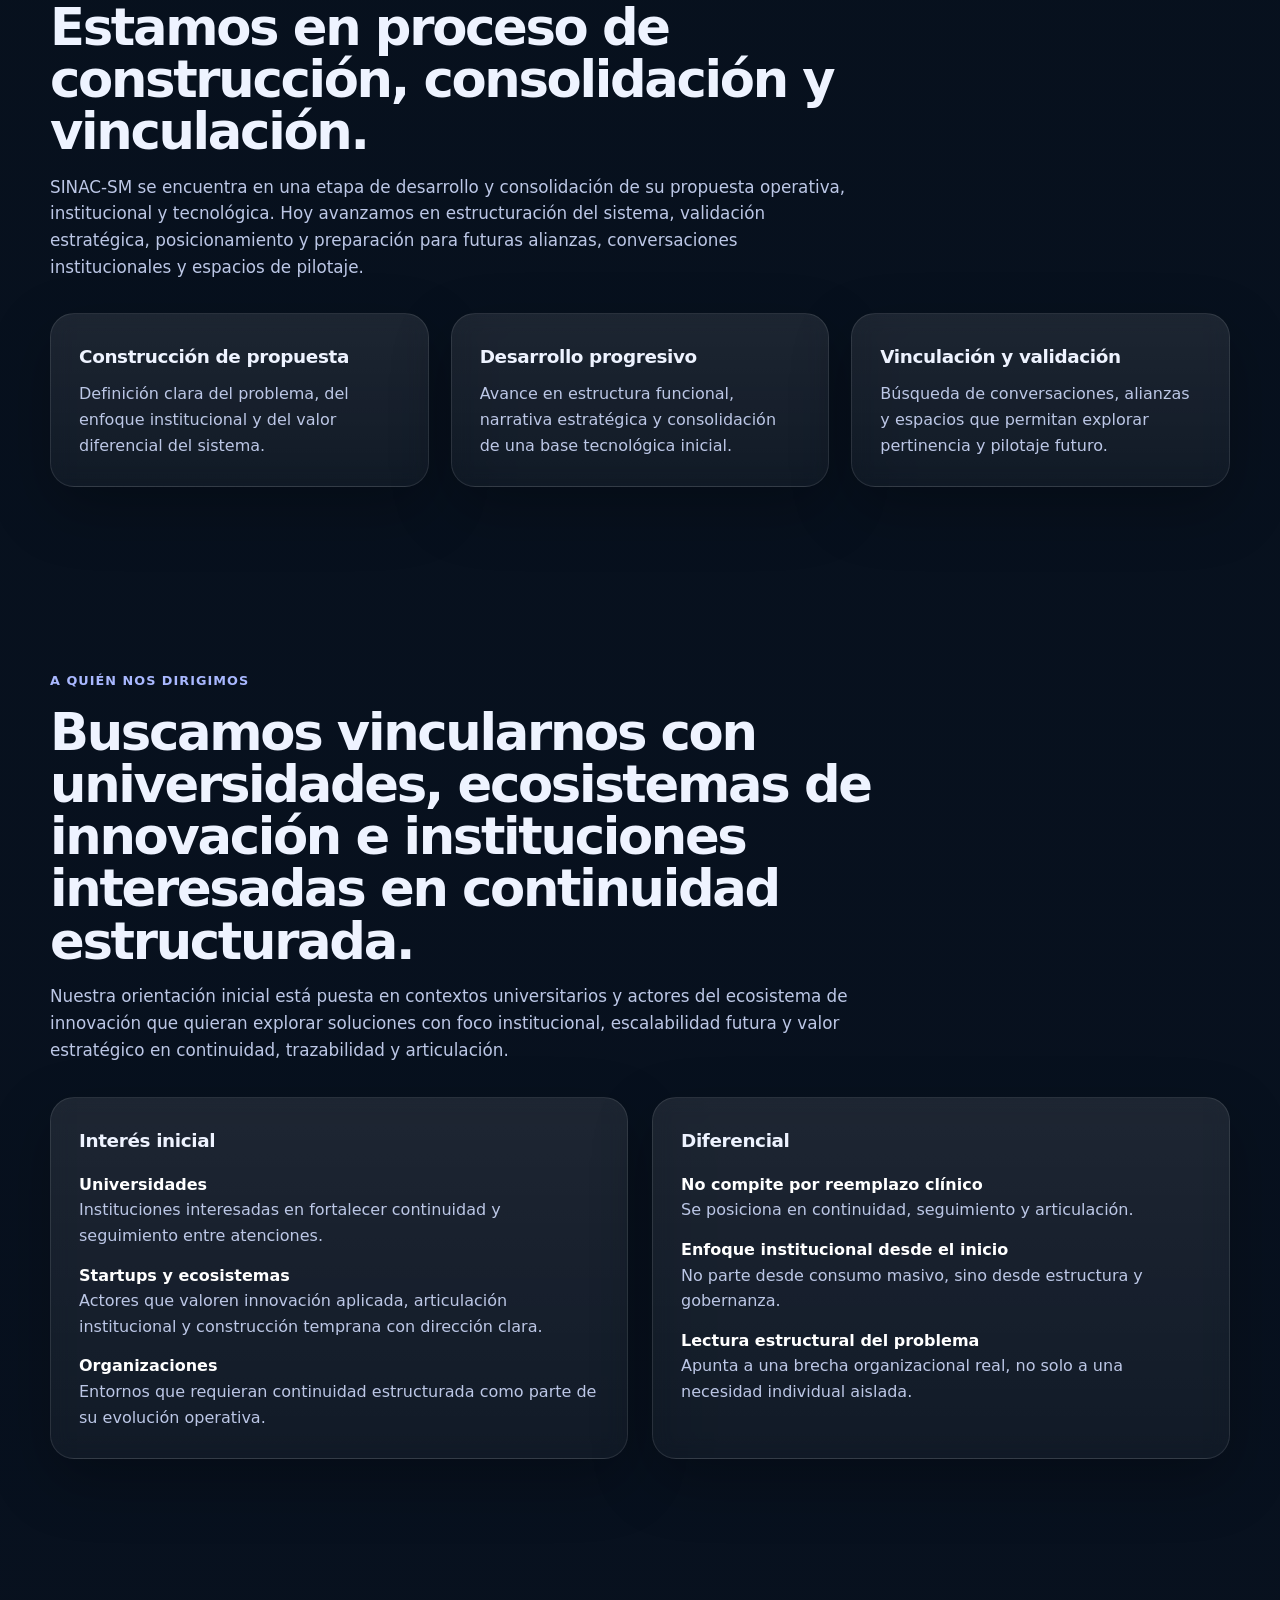
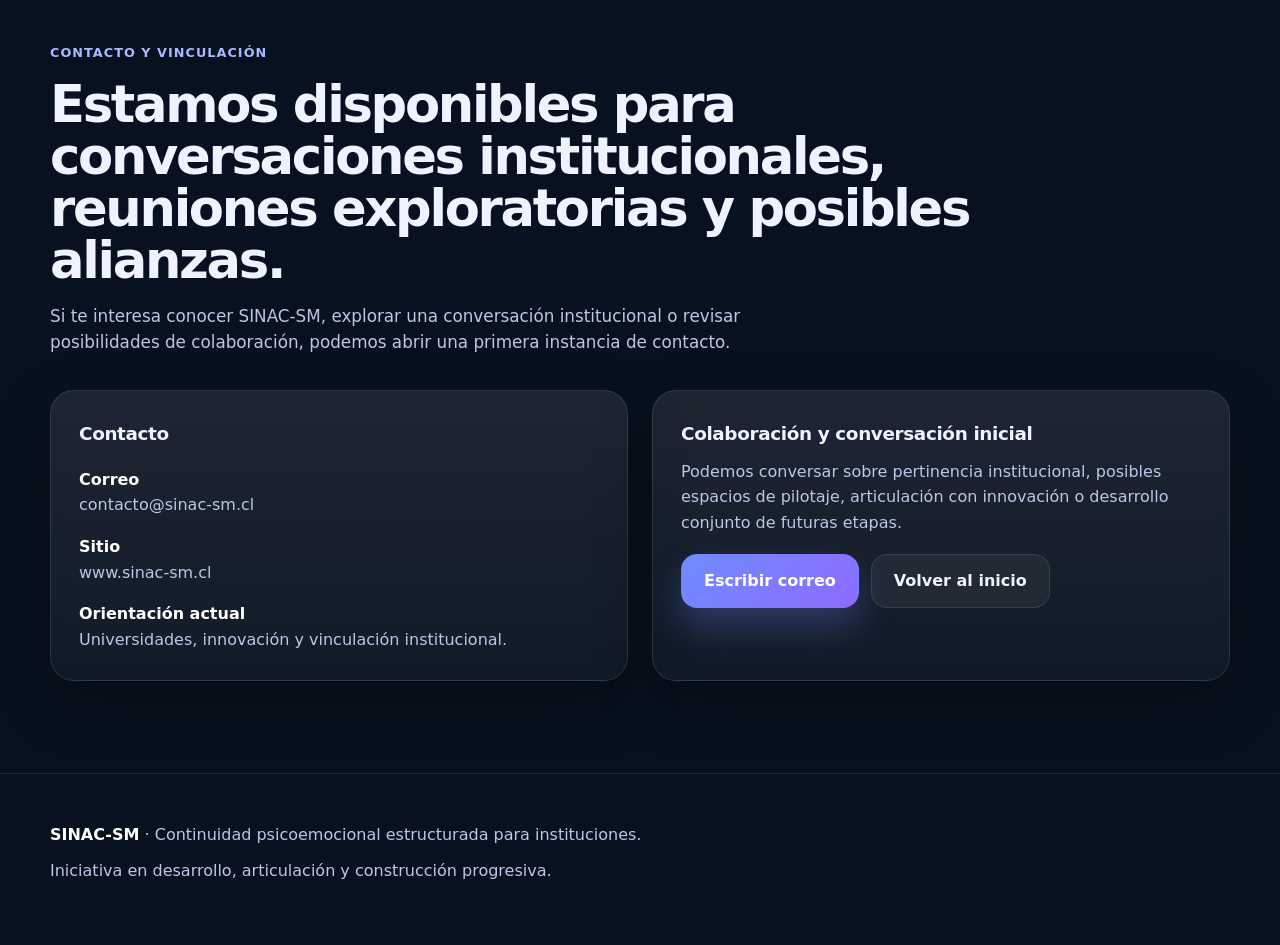
==== commit 72f62e67: "Rebuild positioning page Reconstruye la web de SINAC-SM con enfoque institucional, lenguaje de posic" ====
--- a/index.html
+++ b/index.html
@@ -6,28 +6,28 @@
   <title>SINAC-SM | Continuidad psicoemocional estructurada</title>
   <meta
     name="description"
-    content="SINAC-SM es un sistema de continuidad psicoemocional estructurada, orientado a fortalecer seguimiento, visibilidad y articulación institucional entre atenciones."
+    content="SINAC-SM es una iniciativa orientada a fortalecer continuidad, seguimiento y articulación institucional entre atenciones, con foco inicial en universidades e instituciones."
   />
   <meta name="theme-color" content="#0b1020" />
 
   <style>
     :root{
-      --bg:#08101f;
-      --bg-soft:#0f1730;
-      --panel:rgba(255,255,255,.06);
-      --panel-strong:rgba(255,255,255,.09);
-      --line:rgba(255,255,255,.12);
+      --bg:#07101d;
+      --bg-soft:#0d1730;
+      --panel:rgba(255,255,255,.07);
+      --panel-strong:rgba(255,255,255,.10);
+      --line:rgba(255,255,255,.10);
       --text:#eef3ff;
-      --muted:#b9c4e3;
+      --muted:#bcc7e6;
       --muted-2:#93a4cf;
-      --accent:#7f97ff;
-      --accent-2:#9d7fff;
-      --ok:#8fe0be;
-      --warn:#ffd78f;
-      --danger:#ffb4b4;
-      --max:1200px;
+      --primary:#6f8cff;
+      --secondary:#8c6bff;
+      --tertiary:#27c7d8;
+      --success:#7ee0b5;
+      --warning:#ffd98f;
+      --max:1180px;
       --radius:24px;
-      --shadow:0 20px 60px rgba(0,0,0,.24);
+      --shadow:0 22px 60px rgba(0,0,0,.26);
     }
 
     *{
@@ -42,11 +42,12 @@
 
     body{
       font-family:Inter, system-ui, -apple-system, BlinkMacSystemFont, "Segoe UI", sans-serif;
+      color:var(--text);
       background:
-        radial-gradient(circle at top left, rgba(127,151,255,.18), transparent 25%),
-        radial-gradient(circle at top right, rgba(157,127,255,.14), transparent 22%),
-        linear-gradient(180deg, #07101d 0%, #08101f 100%);
-      color:var(--text);
+        radial-gradient(circle at top left, rgba(111,140,255,.20), transparent 24%),
+        radial-gradient(circle at top right, rgba(140,107,255,.18), transparent 22%),
+        radial-gradient(circle at 50% 0%, rgba(39,199,216,.10), transparent 18%),
+        linear-gradient(180deg, #06101c 0%, #08111f 100%);
       line-height:1.6;
       overflow-x:hidden;
     }
@@ -56,9 +57,8 @@
       text-decoration:none;
     }
 
-    img{
-      max-width:100%;
-      display:block;
+    button{
+      font:inherit;
     }
 
     .container{
@@ -67,30 +67,30 @@
     }
 
     .section{
-      padding:88px 0;
+      padding:92px 0;
     }
 
     .section-kicker{
-      color:#a7b8ff;
+      color:#a9b8ff;
       text-transform:uppercase;
       letter-spacing:.08em;
       font-weight:800;
-      font-size:.82rem;
+      font-size:.8rem;
       margin-bottom:14px;
     }
 
     .section-title{
-      font-size:clamp(2rem, 4vw, 3.4rem);
-      line-height:1.04;
-      letter-spacing:-.04em;
-      margin-bottom:18px;
-      max-width:900px;
+      font-size:clamp(2.1rem, 4vw, 3.8rem);
+      line-height:1.02;
+      letter-spacing:-.045em;
+      margin-bottom:16px;
+      max-width:920px;
     }
 
     .section-text{
       color:var(--muted);
       font-size:1.05rem;
-      max-width:850px;
+      max-width:800px;
     }
 
     .grid-2{
@@ -106,17 +106,18 @@
     }
 
     .card{
-      background:var(--panel);
+      background:linear-gradient(180deg, rgba(255,255,255,.09), rgba(255,255,255,.04));
       border:1px solid var(--line);
       border-radius:var(--radius);
       padding:28px;
       box-shadow:var(--shadow);
       height:100%;
+      backdrop-filter:blur(10px);
     }
 
     .card h3{
-      font-size:1.18rem;
-      margin-bottom:12px;
+      font-size:1.15rem;
+      margin-bottom:10px;
       letter-spacing:-.02em;
     }
 
@@ -125,7 +126,7 @@
     }
 
     .btn{
-      min-height:52px;
+      min-height:54px;
       padding:0 22px;
       border-radius:16px;
       display:inline-flex;
@@ -139,9 +140,9 @@
     }
 
     .btn-primary{
-      background:linear-gradient(135deg, var(--accent), var(--accent-2));
+      background:linear-gradient(135deg, var(--primary), var(--secondary));
       color:#fff;
-      box-shadow:0 16px 36px rgba(127,151,255,.28);
+      box-shadow:0 18px 36px rgba(111,140,255,.28);
     }
 
     .btn-secondary{
@@ -157,8 +158,8 @@
     .topbar{
       position:sticky;
       top:0;
-      z-index:50;
-      background:rgba(7,16,29,.76);
+      z-index:60;
+      background:rgba(6,15,28,.76);
       backdrop-filter:blur(16px);
       border-bottom:1px solid rgba(255,255,255,.08);
     }
@@ -178,12 +179,12 @@
     }
 
     .brand-mark{
-      width:44px;
-      height:44px;
-      border-radius:14px;
+      width:46px;
+      height:46px;
+      border-radius:15px;
       display:grid;
       place-items:center;
-      background:linear-gradient(135deg, var(--accent), var(--accent-2));
+      background:linear-gradient(135deg, var(--primary), var(--secondary));
       color:#fff;
       font-weight:900;
       box-shadow:var(--shadow);
@@ -221,12 +222,13 @@
     }
 
     .hero{
-      padding:88px 0 74px;
+      padding:94px 0 78px;
+      position:relative;
     }
 
     .hero-grid{
       display:grid;
-      grid-template-columns:1.08fr .92fr;
+      grid-template-columns:1.06fr .94fr;
       gap:30px;
       align-items:center;
     }
@@ -237,23 +239,23 @@
       gap:10px;
       padding:10px 14px;
       border-radius:999px;
-      border:1px solid rgba(143,224,190,.22);
-      background:rgba(143,224,190,.10);
-      color:var(--ok);
-      font-weight:700;
-      font-size:.92rem;
+      border:1px solid rgba(126,224,181,.22);
+      background:rgba(126,224,181,.10);
+      color:var(--success);
+      font-weight:800;
+      font-size:.9rem;
     }
 
     .hero h1{
-      font-size:clamp(2.6rem, 6vw, 5rem);
-      line-height:.94;
-      letter-spacing:-.06em;
+      font-size:clamp(2.9rem, 6vw, 5.5rem);
+      line-height:.92;
+      letter-spacing:-.065em;
       margin:18px 0 18px;
-      max-width:820px;
+      max-width:780px;
     }
 
     .hero h1 span{
-      background:linear-gradient(135deg, #ffffff 0%, #c0d1ff 100%);
+      background:linear-gradient(135deg, #ffffff 0%, #c7d6ff 100%);
       -webkit-background-clip:text;
       -webkit-text-fill-color:transparent;
       background-clip:text;
@@ -261,7 +263,7 @@
 
     .hero p{
       color:var(--muted);
-      font-size:1.08rem;
+      font-size:1.1rem;
       max-width:720px;
     }
 
@@ -272,62 +274,74 @@
       margin-top:28px;
     }
 
-    .hero-note{
+    .hero-badges{
+      display:flex;
+      gap:10px;
+      flex-wrap:wrap;
       margin-top:24px;
-      padding:20px 22px;
-      border-radius:20px;
-      border:1px solid rgba(255,215,143,.18);
-      background:rgba(255,215,143,.08);
-      color:var(--muted);
-    }
-
-    .hero-note strong{
-      color:var(--warn);
+    }
+
+    .hero-badges span{
+      padding:10px 12px;
+      border-radius:999px;
+      border:1px solid var(--line);
+      background:rgba(255,255,255,.05);
+      font-weight:700;
+      font-size:.9rem;
     }
 
     .hero-panel{
-      background:linear-gradient(180deg, rgba(255,255,255,.08), rgba(255,255,255,.04));
-      border:1px solid var(--line);
-      border-radius:28px;
+      background:
+        linear-gradient(180deg, rgba(255,255,255,.10), rgba(255,255,255,.04));
+      border:1px solid rgba(255,255,255,.12);
+      border-radius:30px;
       padding:24px;
       box-shadow:var(--shadow);
-    }
-
-    .mini-card{
-      padding:18px;
+      position:relative;
+      overflow:hidden;
+    }
+
+    .hero-panel::before{
+      content:"";
+      position:absolute;
+      inset:0;
+      background:
+        radial-gradient(circle at 10% 10%, rgba(111,140,255,.16), transparent 30%),
+        radial-gradient(circle at 90% 0%, rgba(39,199,216,.14), transparent 26%);
+      pointer-events:none;
+    }
+
+    .hero-panel-content{
+      position:relative;
+      z-index:1;
+    }
+
+    .hero-panel h3{
+      font-size:1.2rem;
+      margin-bottom:8px;
+    }
+
+    .hero-panel p{
+      color:var(--muted);
+      margin-bottom:18px;
+    }
+
+    .highlight-list{
+      display:grid;
+      gap:12px;
+    }
+
+    .highlight-item{
+      padding:14px 16px;
       border-radius:18px;
       background:rgba(255,255,255,.05);
       border:1px solid var(--line);
     }
 
-    .mini-card + .mini-card{
-      margin-top:14px;
-    }
-
-    .mini-card h4{
-      font-size:1rem;
-      margin-bottom:8px;
-    }
-
-    .mini-card p{
-      color:var(--muted);
-      font-size:.96rem;
-    }
-
-    .pill-group{
-      display:flex;
-      gap:10px;
-      flex-wrap:wrap;
-      margin-top:10px;
-    }
-
-    .pill-group span{
-      padding:9px 12px;
-      border-radius:999px;
-      border:1px solid var(--line);
-      background:rgba(255,255,255,.05);
-      font-size:.9rem;
-      font-weight:700;
+    .highlight-item strong{
+      display:block;
+      color:#fff;
+      margin-bottom:4px;
     }
   </style>
 </head>
@@ -344,10 +358,10 @@
       </a>
 
       <nav class="nav-links">
-        <a href="#problema">Problema</a>
+        <a href="#quienes-somos">Quiénes somos</a>
         <a href="#propuesta">Propuesta</a>
-        <a href="#mvp">MVP</a>
-        <a href="#gobernanza">Gobernanza</a>
+        <a href="#estado-actual">Estado actual</a>
+        <a href="#alianzas">Alianzas</a>
         <a href="#contacto">Contacto</a>
       </nav>
     </div>
@@ -357,89 +371,93 @@
     <section class="hero" id="inicio">
       <div class="container hero-grid">
         <div>
-          <div class="eyebrow">Sistema orientado a validación e implementación institucional progresiva</div>
+          <div class="eyebrow">Iniciativa profesional en desarrollo y articulación institucional</div>
 
           <h1>
-            <span>Continuidad psicoemocional estructurada entre atenciones</span>
+            <span>Continuidad psicoemocional estructurada para instituciones</span>
           </h1>
 
           <p>
-            SINAC-SM es un sistema orientado a fortalecer seguimiento, visibilidad y articulación institucional
-            entre atenciones, abordando un vacío frecuente en contextos universitarios y organizacionales:
-            la fragmentación del acompañamiento, la baja trazabilidad entre contactos y la dificultad para sostener
-            continuidad sin convertir el sistema en atención clínica directa.
+            SINAC-SM es una iniciativa orientada a fortalecer seguimiento, visibilidad y articulación institucional
+            entre atenciones, con foco inicial en universidades y potencial de adaptación a otros contextos que requieran
+            continuidad estructurada, trazabilidad y mejor organización del acompañamiento.
           </p>
 
           <div class="hero-actions">
-            <a href="#mvp" class="btn btn-primary">Ver MVP funcional</a>
-            <a href="#propuesta" class="btn btn-secondary">Explorar propuesta</a>
+            <a href="#propuesta" class="btn btn-primary">Conocer propuesta</a>
+            <a href="#contacto" class="btn btn-secondary">Solicitar reunión</a>
           </div>
 
-          <div class="hero-note">
-            <strong>Importante:</strong> SINAC-SM no realiza diagnóstico, no entrega tratamiento psicológico o psiquiátrico,
-            no reemplaza profesionales y no sustituye dispositivos de urgencia.
+          <div class="hero-badges">
+            <span>Universidades</span>
+            <span>Innovación</span>
+            <span>Continuidad</span>
+            <span>Institucional</span>
           </div>
         </div>
 
         <aside class="hero-panel">
-          <div class="mini-card">
-            <h4>Propósito del sistema</h4>
+          <div class="hero-panel-content">
+            <h3>Lo que buscamos construir</h3>
             <p>
-              Estructurar seguimiento entre atenciones, hacer visibles señales relevantes y facilitar continuidad institucional.
+              Una solución con enfoque institucional que ayude a reducir fragmentación, mejorar seguimiento
+              y dar mayor visibilidad al proceso entre atenciones.
             </p>
-          </div>
-
-          <div class="mini-card">
-            <h4>Aplicación inicial</h4>
-            <p>
-              Contextos universitarios e instituciones interesadas en fortalecer continuidad y organización del seguimiento.
-            </p>
-          </div>
-
-          <div class="mini-card">
-            <h4>Principios base</h4>
-            <div class="pill-group">
-              <span>Continuidad</span>
-              <span>Trazabilidad</span>
-              <span>Gobernanza</span>
-              <span>Límites claros</span>
-              <span>Institucional</span>
+
+            <div class="highlight-list">
+              <div class="highlight-item">
+                <strong>Valor actual</strong>
+                Propuesta clara, dirección definida y enfoque institucional consistente.
+              </div>
+              <div class="highlight-item">
+                <strong>Etapa actual</strong>
+                Desarrollo, consolidación estratégica y preparación para vinculación y pilotaje.
+              </div>
+              <div class="highlight-item">
+                <strong>Orientación</strong>
+                Instituciones que quieran explorar continuidad estructurada como ventaja organizacional.
+              </div>
             </div>
           </div>
         </aside>
       </div>
     </section>
-        <section class="section" id="problema">
+     <section class="section" id="quienes-somos">
       <div class="container">
-        <div class="section-kicker">Problema institucional</div>
-        <h2 class="section-title">El problema no es solo el acceso. También es la continuidad.</h2>
+        <div class="section-kicker">Quiénes somos</div>
+        <h2 class="section-title">Una iniciativa en construcción con foco en un problema institucional real.</h2>
         <p class="section-text">
-          En muchos contextos institucionales, el acompañamiento psicoemocional no falla únicamente por falta de atención,
-          sino por la pérdida de continuidad entre contactos, la escasa visibilidad longitudinal y la dificultad para sostener
-          seguimiento estructurado entre una atención y otra.
+          SINAC-SM surge desde la observación de una brecha concreta: entre una atención y otra suele perderse
+          continuidad, seguimiento y visibilidad estructurada. Nuestra propuesta busca abordar esa brecha desde
+          una mirada institucional, complementaria y no sustitutiva del trabajo profesional.
         </p>
-
-        <div class="grid-3" style="margin-top:30px;">
+      </div>
+    </section>
+
+    <section class="section" id="problema">
+      <div class="container">
+        <div class="section-kicker">Problema que abordamos</div>
+        <h2 class="section-title">La fragmentación entre atenciones genera pérdida de continuidad, visibilidad y articulación.</h2>
+        <p class="section-text">
+          En múltiples contextos institucionales, el acompañamiento no solo enfrenta desafíos de acceso.
+          También enfrenta dificultades para sostener continuidad longitudinal, organizar seguimiento entre contactos
+          y construir una lectura más clara del proceso entre atenciones.
+        </p>
+
+        <div class="grid-3" style="margin-top:32px;">
           <article class="card">
             <h3>Fragmentación del seguimiento</h3>
-            <p>
-              La continuidad suele depender de contactos aislados y no de una estructura que permita observar proceso,
-              evolución y trayecto entre atenciones.
-            </p>
+            <p>La continuidad suele depender de contactos aislados y no de estructuras pensadas para acompañar procesos.</p>
           </article>
 
           <article class="card">
-            <h3>Baja visibilidad entre contactos</h3>
-            <p>
-              Lo que ocurre entre sesiones o espacios de apoyo rara vez queda organizado de forma útil para lectura longitudinal.
-            </p>
+            <h3>Escasa trazabilidad</h3>
+            <p>Lo que ocurre entre atenciones rara vez queda ordenado para lectura útil y seguimiento longitudinal.</p>
           </article>
 
           <article class="card">
-            <h3>Derivación reactiva</h3>
-            <p>
-              Sin continuidad estructurada, muchas rutas de apoyo se activan tarde o con escasa trazabilidad institucional.
-            </p>
+            <h3>Articulación insuficiente</h3>
+            <p>La información disponible no siempre favorece continuidad, priorización y coordinación institucional.</p>
           </article>
         </div>
       </div>
@@ -447,843 +465,207 @@
 
     <section class="section" id="propuesta">
       <div class="container">
-        <div class="section-kicker">Propuesta del sistema</div>
-        <h2 class="section-title">Qué propone SINAC-SM</h2>
+        <div class="section-kicker">Nuestra propuesta</div>
+        <h2 class="section-title">Una solución orientada a continuidad estructurada, visibilidad y mejor organización institucional.</h2>
         <p class="section-text">
-          SINAC-SM propone un sistema de continuidad psicoemocional estructurada que complementa la atención existente
-          y organiza seguimiento entre atenciones. Su foco no está en intervenir clínicamente, sino en aportar estructura,
-          continuidad y mejor visibilidad para apoyar marcos institucionales definidos.
+          Proponemos un sistema que permita registrar, organizar y hacer visible seguimiento entre atenciones,
+          con foco en continuidad psicoemocional estructurada y articulación institucional, sin reemplazar el criterio
+          ni la intervención profesional.
         </p>
 
-        <div class="grid-2" style="margin-top:32px;">
+        <div class="grid-2" style="margin-top:34px;">
           <section class="card">
-            <h3>Componentes principales</h3>
-            <div style="display:grid; gap:14px; margin-top:18px;">
-              <div>
-                <strong style="color:white;">Registro estructurado</strong>
-                <p>Permite dejar trazas breves de seguimiento entre contactos profesionales.</p>
-              </div>
+            <h3>Qué aporta</h3>
+            <div style="display:grid; gap:14px; margin-top:16px;">
               <div>
                 <strong style="color:white;">Continuidad longitudinal</strong>
-                <p>Ordena información para dar mayor visibilidad al proceso entre atenciones.</p>
-              </div>
-              <div>
-                <strong style="color:white;">Señales relevantes</strong>
-                <p>Ayuda a identificar patrones simples de seguimiento sin automatizar decisión clínica.</p>
-              </div>
-              <div>
-                <strong style="color:white;">Apoyo institucional</strong>
-                <p>Facilita continuidad y articulación según criterios definidos por la propia institución.</p>
+                <p>Mayor orden y seguimiento entre atenciones.</p>
+              </div>
+              <div>
+                <strong style="color:white;">Visibilidad estructurada</strong>
+                <p>Información más clara para lectura institucional del proceso.</p>
+              </div>
+              <div>
+                <strong style="color:white;">Apoyo a articulación</strong>
+                <p>Base para mejorar coordinación, criterios y rutas de seguimiento.</p>
               </div>
             </div>
           </section>
 
           <section class="card">
-            <h3>Lógica general</h3>
-            <div style="display:grid; gap:14px; margin-top:18px;">
-              <div>
-                <strong style="color:white;">1. Registro</strong>
-                <p>El usuario deja información breve entre atenciones.</p>
-              </div>
-              <div>
-                <strong style="color:white;">2. Organización</strong>
-                <p>El sistema ordena esa información para seguimiento y lectura longitudinal.</p>
-              </div>
-              <div>
-                <strong style="color:white;">3. Visibilidad</strong>
-                <p>Se presentan señales o patrones básicos para apoyar continuidad.</p>
-              </div>
-              <div>
-                <strong style="color:white;">4. Articulación</strong>
-                <p>La institución define criterios, responsables y rutas de uso.</p>
-              </div>
+            <h3>Qué no busca hacer</h3>
+            <div style="display:grid; gap:14px; margin-top:16px;">
+              <div><strong style="color:white;">No reemplaza atención profesional.</strong></div>
+              <div><strong style="color:white;">No diagnostica ni trata clínicamente.</strong></div>
+              <div><strong style="color:white;">No sustituye urgencias.</strong></div>
+              <div><strong style="color:white;">No se plantea como terapia digital directa.</strong></div>
             </div>
           </section>
         </div>
       </div>
     </section>
-
-    <section class="section" id="limites">
+        <section class="section" id="estado-actual">
       <div class="container">
-        <div class="section-kicker">Límites del modelo</div>
-        <h2 class="section-title">Lo que este sistema no es</h2>
+        <div class="section-kicker">Estado actual</div>
+        <h2 class="section-title">Estamos en proceso de construcción, consolidación y vinculación.</h2>
         <p class="section-text">
-          Esta delimitación es esencial para mantener claridad estratégica, ética e institucional.
+          SINAC-SM se encuentra en una etapa de desarrollo y consolidación de su propuesta operativa,
+          institucional y tecnológica. Hoy avanzamos en estructuración del sistema, validación estratégica,
+          posicionamiento y preparación para futuras alianzas, conversaciones institucionales y espacios de pilotaje.
         </p>
 
-        <div style="display:grid; gap:14px; margin-top:28px;">
-          <div class="card" style="padding:18px 22px;">
-            <strong style="color:white;">No realiza diagnóstico clínico.</strong>
-          </div>
-          <div class="card" style="padding:18px 22px;">
-            <strong style="color:white;">No entrega tratamiento psicológico o psiquiátrico.</strong>
-          </div>
-          <div class="card" style="padding:18px 22px;">
-            <strong style="color:white;">No reemplaza atención profesional.</strong>
-          </div>
-          <div class="card" style="padding:18px 22px;">
-            <strong style="color:white;">No sustituye dispositivos de urgencia ni canales de emergencia.</strong>
-          </div>
+        <div class="grid-3" style="margin-top:32px;">
+          <article class="card">
+            <h3>Construcción de propuesta</h3>
+            <p>Definición clara del problema, del enfoque institucional y del valor diferencial del sistema.</p>
+          </article>
+
+          <article class="card">
+            <h3>Desarrollo progresivo</h3>
+            <p>Avance en estructura funcional, narrativa estratégica y consolidación de una base tecnológica inicial.</p>
+          </article>
+
+          <article class="card">
+            <h3>Vinculación y validación</h3>
+            <p>Búsqueda de conversaciones, alianzas y espacios que permitan explorar pertinencia y pilotaje futuro.</p>
+          </article>
         </div>
       </div>
     </section>
-        <section class="section" id="mvp">
+
+    <section class="section" id="alianzas">
       <div class="container">
-        <div class="section-kicker">MVP inicial funcional</div>
-        <h2 class="section-title">Una sola web con núcleo operativo básico integrado</h2>
+        <div class="section-kicker">A quién nos dirigimos</div>
+        <h2 class="section-title">Buscamos vincularnos con universidades, ecosistemas de innovación e instituciones interesadas en continuidad estructurada.</h2>
         <p class="section-text">
-          Esta versión inicial incorpora funcionalidad básica dentro de la misma página: registro de seguimiento,
-          historial reciente y una lectura institucional simple. Todo permanece dentro del mismo sitio, sin abrir páginas separadas.
+          Nuestra orientación inicial está puesta en contextos universitarios y actores del ecosistema de innovación
+          que quieran explorar soluciones con foco institucional, escalabilidad futura y valor estratégico en continuidad,
+          trazabilidad y articulación.
         </p>
 
-        <div class="mvp-shell">
-          <div class="mvp-nav">
-            <button class="mvp-tab active" data-panel="mvp-panel-inicio">Inicio del sistema</button>
-            <button class="mvp-tab" data-panel="mvp-panel-registro">Registro y continuidad</button>
-            <button class="mvp-tab" data-panel="mvp-panel-institucional">Vista institucional</button>
-            <button class="mvp-tab" data-panel="mvp-panel-contacto">Contacto</button>
-          </div>
-
-          <section class="mvp-panel active" id="mvp-panel-inicio">
-            <div class="card">
-              <h3>Qué muestra este MVP</h3>
-              <p style="margin-bottom:16px;">
-                Este MVP inicial ya permite visualizar cómo podría operar el sistema en su lógica base:
-                un usuario deja registros breves entre atenciones y la institución obtiene una lectura
-                estructurada del seguimiento acumulado.
-              </p>
-              <div class="pill-group">
-                <span>Registro</span>
-                <span>Historial</span>
-                <span>Resumen</span>
-                <span>Vista institucional</span>
+        <div class="grid-2" style="margin-top:34px;">
+          <section class="card">
+            <h3>Interés inicial</h3>
+            <div style="display:grid; gap:14px; margin-top:16px;">
+              <div>
+                <strong style="color:white;">Universidades</strong>
+                <p>Instituciones interesadas en fortalecer continuidad y seguimiento entre atenciones.</p>
+              </div>
+              <div>
+                <strong style="color:white;">Startups y ecosistemas</strong>
+                <p>Actores que valoren innovación aplicada, articulación institucional y construcción temprana con dirección clara.</p>
+              </div>
+              <div>
+                <strong style="color:white;">Organizaciones</strong>
+                <p>Entornos que requieran continuidad estructurada como parte de su evolución operativa.</p>
               </div>
             </div>
           </section>
 
-          <section class="mvp-panel" id="mvp-panel-registro">
-            <div class="grid-3" style="margin-bottom:24px;">
-              <article class="card">
-                <h3>Registros acumulados</h3>
-                <p id="mvpTotal" class="mvp-metric">0</p>
-              </article>
-
-              <article class="card">
-                <h3>Último estado</h3>
-                <p id="mvpUltimoEstado" class="mvp-metric-small">Sin registros</p>
-              </article>
-
-              <article class="card">
-                <h3>Tendencia reciente</h3>
-                <p id="mvpTendencia" class="mvp-metric-small">Sin información</p>
-              </article>
-            </div>
-
-            <div class="grid-2">
-              <section class="card">
-                <h3>Nuevo registro</h3>
-                <p class="mvp-muted">Registro breve de continuidad entre atenciones.</p>
-
-                <div class="mvp-form">
-                  <div class="mvp-field">
-                    <label for="mvpEstado">¿Cómo te sentiste hoy?</label>
-                    <select id="mvpEstado">
-                      <option value="">Selecciona una opción</option>
-                      <option value="Estable">Estable</option>
-                      <option value="Con altibajos">Con altibajos</option>
-                      <option value="Sobrecargado/a">Sobrecargado/a</option>
-                    </select>
-                  </div>
-
-                  <div class="mvp-field">
-                    <label for="mvpEnergia">Nivel de energía</label>
-                    <select id="mvpEnergia">
-                      <option value="">Selecciona una opción</option>
-                      <option value="Alta">Alta</option>
-                      <option value="Media">Media</option>
-                      <option value="Baja">Baja</option>
-                    </select>
-                  </div>
-
-                  <div class="mvp-field mvp-full">
-                    <label for="mvpNota">Comentario breve</label>
-                    <textarea id="mvpNota" rows="4" placeholder="Escribe una observación breve..."></textarea>
-                  </div>
-
-                  <div class="mvp-field mvp-full">
-                    <label for="mvpApoyo">¿Qué te ayudaría esta semana?</label>
-                    <select id="mvpApoyo">
-                      <option value="">Selecciona una opción</option>
-                      <option value="Mantener seguimiento">Mantener seguimiento</option>
-                      <option value="Mayor organización">Mayor organización</option>
-                      <option value="Orientación para continuidad">Orientación para continuidad</option>
-                    </select>
-                  </div>
-
-                  <div class="mvp-full mvp-actions-row">
-                    <button class="btn btn-primary" type="button" onclick="mvpGuardarRegistro()">Guardar registro</button>
-                    <button class="btn btn-secondary" type="button" onclick="mvpCargarEjemplo()">Cargar ejemplo</button>
-                    <button class="btn btn-secondary" type="button" onclick="mvpLimpiar()">Limpiar</button>
-                  </div>
-                </div>
-              </section>
-
-              <section class="card">
-                <h3>Historial de continuidad</h3>
-                <div id="mvpTimeline" class="mvp-timeline">
-                  <div class="mvp-empty">Aún no hay registros. Puedes crear uno o cargar un ejemplo.</div>
-                </div>
-              </section>
-            </div>
-          </section>
-
-          <section class="mvp-panel" id="mvp-panel-institucional">
-            <div class="grid-3" style="margin-bottom:24px;">
-              <article class="card">
-                <h3>Señal predominante</h3>
-                <p id="mvpSenal" class="mvp-metric-small">Sin datos</p>
-              </article>
-
-              <article class="card">
-                <h3>Energía predominante</h3>
-                <p id="mvpEnergiaTop" class="mvp-metric-small">Sin datos</p>
-              </article>
-
-              <article class="card">
-                <h3>Apoyo más referido</h3>
-                <p id="mvpApoyoTop" class="mvp-metric-small">Sin datos</p>
-              </article>
-            </div>
-
-            <div class="grid-2">
-              <section class="card">
-                <h3>Resumen estructurado</h3>
-                <div id="mvpResumen" class="mvp-summary">
-                  No hay información suficiente para mostrar un resumen.
-                </div>
-              </section>
-
-              <section class="card">
-                <h3>Visualización simple</h3>
-                <div id="mvpBars" class="mvp-bars">
-                  <div class="mvp-empty">Aún no hay datos para visualizar.</div>
-                </div>
-              </section>
-            </div>
-
-            <section class="card" style="margin-top:24px;">
-              <h3>Tabla de continuidad</h3>
-              <div class="mvp-table-wrap">
-                <table class="mvp-table">
-                  <thead>
-                    <tr>
-                      <th>Fecha</th>
-                      <th>Estado</th>
-                      <th>Energía</th>
-                      <th>Apoyo</th>
-                      <th>Comentario</th>
-                    </tr>
-                  </thead>
-                  <tbody id="mvpTableBody">
-                    <tr>
-                      <td colspan="5" class="mvp-table-empty">No hay registros aún.</td>
-                    </tr>
-                  </tbody>
-                </table>
-              </div>
-            </section>
-          </section>
-
-          <section class="mvp-panel" id="mvp-panel-contacto">
-            <div class="grid-2">
-              <section class="card">
-                <h3>Contacto institucional</h3>
-                <p class="mvp-muted">
-                  Este espacio está pensado para canalizar reuniones exploratorias, validación y conversaciones iniciales sobre pilotaje.
-                </p>
-
-                <div class="mvp-contact-list">
-                  <div class="mvp-contact-item">
-                    <strong>Correo</strong>
-                    <span>contacto@sinac-sm.cl</span>
-                  </div>
-                  <div class="mvp-contact-item">
-                    <strong>Sitio</strong>
-                    <span>www.sinac-sm.cl</span>
-                  </div>
-                  <div class="mvp-contact-item">
-                    <strong>Enfoque inicial</strong>
-                    <span>Universidades e instituciones interesadas en continuidad estructurada</span>
-                  </div>
-                </div>
-              </section>
-
-              <section class="card" id="contacto">
-                <h3>Solicitud inicial</h3>
-                <div class="mvp-form">
-                  <div class="mvp-field">
-                    <label>Institución</label>
-                    <input type="text" placeholder="Nombre de la institución" />
-                  </div>
-
-                  <div class="mvp-field">
-                    <label>Correo</label>
-                    <input type="email" placeholder="correo@institucion.cl" />
-                  </div>
-
-                  <div class="mvp-field mvp-full">
-                    <label>Mensaje</label>
-                    <textarea rows="5" placeholder="Interés institucional o solicitud inicial"></textarea>
-                  </div>
-
-                  <div class="mvp-full">
-                    <button class="btn btn-primary" type="button">Enviar solicitud</button>
-                  </div>
-                </div>
-              </section>
+          <section class="card">
+            <h3>Diferencial</h3>
+            <div style="display:grid; gap:14px; margin-top:16px;">
+              <div>
+                <strong style="color:white;">No compite por reemplazo clínico</strong>
+                <p>Se posiciona en continuidad, seguimiento y articulación.</p>
+              </div>
+              <div>
+                <strong style="color:white;">Enfoque institucional desde el inicio</strong>
+                <p>No parte desde consumo masivo, sino desde estructura y gobernanza.</p>
+              </div>
+              <div>
+                <strong style="color:white;">Lectura estructural del problema</strong>
+                <p>Apunta a una brecha organizacional real, no solo a una necesidad individual aislada.</p>
+              </div>
             </div>
           </section>
         </div>
       </div>
     </section>
-
-    <style>
-      .mvp-shell{
-        margin-top:32px;
-        background:linear-gradient(180deg, rgba(255,255,255,.08), rgba(255,255,255,.04));
-        border:1px solid var(--line);
-        border-radius:28px;
-        padding:24px;
-        box-shadow:var(--shadow);
-      }
-
-      .mvp-nav{
-        display:flex;
-        gap:12px;
-        flex-wrap:wrap;
-        margin-bottom:24px;
-      }
-
-      .mvp-tab{
-        padding:12px 16px;
-        border-radius:14px;
-        border:1px solid var(--line);
-        background:rgba(255,255,255,.05);
-        color:var(--text);
-        font-weight:700;
-        cursor:pointer;
-      }
-
-      .mvp-tab.active{
-        background:linear-gradient(135deg, var(--accent), var(--accent-2));
-        color:#fff;
-      }
-
-      .mvp-panel{
-        display:none;
-      }
-
-      .mvp-panel.active{
-        display:block;
-      }
-
-      .mvp-metric{
-        font-size:2rem;
-        color:#fff;
-        font-weight:800;
-        margin-top:8px;
-      }
-
-      .mvp-metric-small{
-        font-size:1.25rem;
-        color:#fff;
-        font-weight:800;
-        margin-top:8px;
-      }
-
-      .mvp-muted{
-        color:var(--muted);
-        margin-bottom:18px;
-      }
-
-      .mvp-form{
-        display:grid;
-        grid-template-columns:1fr 1fr;
-        gap:16px;
-      }
-
-      .mvp-field{
-        display:flex;
-        flex-direction:column;
-        gap:8px;
-      }
-
-      .mvp-field label{
-        font-weight:700;
-        color:var(--text);
-      }
-
-      .mvp-field select,
-      .mvp-field textarea,
-      .mvp-field input{
-        width:100%;
-        border-radius:16px;
-        border:1px solid var(--line);
-        background:rgba(255,255,255,.05);
-        color:var(--text);
-        padding:14px;
-        font:inherit;
-      }
-
-      .mvp-field option{
-        color:#111827;
-      }
-
-      .mvp-full{
-        grid-column:1 / -1;
-      }
-
-      .mvp-actions-row{
-        display:flex;
-        gap:12px;
-        flex-wrap:wrap;
-      }
-
-      .mvp-timeline{
-        display:grid;
-        gap:14px;
-      }
-
-      .mvp-item{
-        border:1px solid var(--line);
-        border-radius:18px;
-        background:rgba(255,255,255,.04);
-        padding:16px;
-      }
-
-      .mvp-item-top{
-        display:flex;
-        justify-content:space-between;
-        gap:12px;
-        flex-wrap:wrap;
-        margin-bottom:8px;
-      }
-
-      .mvp-item-title{
-        font-weight:800;
-        color:#fff;
-      }
-
-      .mvp-item-date{
-        color:var(--muted);
-        font-size:.9rem;
-      }
-
-      .mvp-item-meta{
-        display:flex;
-        gap:8px;
-        flex-wrap:wrap;
-        margin-bottom:10px;
-      }
-
-      .mvp-chip{
-        padding:7px 10px;
-        border-radius:999px;
-        background:rgba(255,255,255,.06);
-        border:1px solid var(--line);
-        font-size:.84rem;
-        font-weight:700;
-      }
-
-      .mvp-empty{
-        padding:18px;
-        border-radius:16px;
-        border:1px dashed var(--line);
-        color:var(--muted);
-      }
-
-      .mvp-summary{
-        padding:18px;
-        border-radius:18px;
-        background:rgba(255,255,255,.04);
-        border:1px solid var(--line);
-        color:var(--muted);
-        line-height:1.7;
-      }
-
-      .mvp-bars{
-        display:grid;
-        gap:14px;
-      }
-
-      .mvp-bar-row{
-        display:grid;
-        gap:8px;
-      }
-
-      .mvp-bar-label{
-        display:flex;
-        justify-content:space-between;
-        color:#fff;
-        font-weight:700;
-      }
-
-      .mvp-bar-track{
-        width:100%;
-        height:14px;
-        border-radius:999px;
-        background:rgba(255,255,255,.06);
-        overflow:hidden;
-      }
-
-      .mvp-bar-fill{
-        height:100%;
-        border-radius:999px;
-        background:linear-gradient(135deg, var(--accent), var(--accent-2));
-      }
-
-      .mvp-table-wrap{
-        overflow:auto;
-      }
-
-      .mvp-table{
-        width:100%;
-        border-collapse:collapse;
-        min-width:700px;
-      }
-
-      .mvp-table th,
-      .mvp-table td{
-        padding:14px 12px;
-        text-align:left;
-        border-bottom:1px solid var(--line);
-      }
-
-      .mvp-table th{
-        color:#fff;
-      }
-
-      .mvp-table td{
-        color:var(--muted);
-      }
-
-      .mvp-table-empty{
-        text-align:center;
-        color:var(--muted);
-      }
-
-      .mvp-contact-list{
-        display:grid;
-        gap:12px;
-        margin-top:18px;
-      }
-
-      .mvp-contact-item{
-        padding:14px 16px;
-        border-radius:16px;
-        background:rgba(255,255,255,.04);
-        border:1px solid var(--line);
-      }
-
-      .mvp-contact-item strong{
-        display:block;
-        color:#fff;
-        margin-bottom:4px;
-      }
-
-      .mvp-contact-item span{
-        color:var(--muted);
-      }
-    </style>
-        <section class="section" id="gobernanza">
+        <section class="section" id="contacto">
       <div class="container">
-        <div class="section-kicker">Gobernanza y responsabilidades</div>
-        <h2 class="section-title">Un sistema con roles claramente diferenciados</h2>
+        <div class="section-kicker">Contacto y vinculación</div>
+        <h2 class="section-title">Estamos disponibles para conversaciones institucionales, reuniones exploratorias y posibles alianzas.</h2>
         <p class="section-text">
-          El valor de SINAC-SM depende de una separación clara entre lo que hace el sistema,
-          lo que define la institución y lo que sigue siendo responsabilidad de profesionales.
+          Si te interesa conocer SINAC-SM, explorar una conversación institucional o revisar posibilidades de colaboración,
+          podemos abrir una primera instancia de contacto.
         </p>
 
-        <div class="grid-3" style="margin-top:30px;">
-          <article class="card">
-            <h3>Sistema</h3>
-            <p>
-              Estructura seguimiento, organiza información, visibiliza señales simples y facilita continuidad no clínica.
+        <div class="grid-2" style="margin-top:34px;">
+          <section class="card">
+            <h3>Contacto</h3>
+            <div style="display:grid; gap:16px; margin-top:18px;">
+              <div>
+                <strong style="color:white;">Correo</strong>
+                <p>contacto@sinac-sm.cl</p>
+              </div>
+              <div>
+                <strong style="color:white;">Sitio</strong>
+                <p>www.sinac-sm.cl</p>
+              </div>
+              <div>
+                <strong style="color:white;">Orientación actual</strong>
+                <p>Universidades, innovación y vinculación institucional.</p>
+              </div>
+            </div>
+          </section>
+
+          <section class="card">
+            <h3>Colaboración y conversación inicial</h3>
+            <p style="margin-bottom:18px;">
+              Podemos conversar sobre pertinencia institucional, posibles espacios de pilotaje,
+              articulación con innovación o desarrollo conjunto de futuras etapas.
             </p>
-          </article>
-
-          <article class="card">
-            <h3>Institución</h3>
-            <p>
-              Define alcances, criterios, protocolos, responsables, supervisión y rutas de uso.
-            </p>
-          </article>
-
-          <article class="card">
-            <h3>Profesionales</h3>
-            <p>
-              Mantienen criterio clínico, evaluación, decisión e intervención. No son reemplazados por el sistema.
-            </p>
-          </article>
+
+            <div style="display:flex; gap:12px; flex-wrap:wrap;">
+              <a href="mailto:contacto@sinac-sm.cl" class="btn btn-primary">Escribir correo</a>
+              <a href="#inicio" class="btn btn-secondary">Volver al inicio</a>
+            </div>
+          </section>
         </div>
       </div>
     </section>
   </main>
 
-  <footer style="padding:46px 0 60px; border-top:1px solid var(--line);">
+  <footer style="padding:48px 0 62px; border-top:1px solid var(--line);">
     <div class="container" style="display:grid; gap:10px;">
       <p style="color:var(--muted);">
-        <strong style="color:white;">SINAC-SM</strong> · Sistema de continuidad psicoemocional estructurada.
+        <strong style="color:white;">SINAC-SM</strong> · Continuidad psicoemocional estructurada para instituciones.
       </p>
       <p style="color:var(--muted);">
-        Material de carácter institucional, exploratorio y funcional inicial. No constituye atención clínica directa ni reemplazo de profesionales.
+        Iniciativa en desarrollo, articulación y construcción progresiva.
       </p>
     </div>
   </footer>
 
-  <script>
-    const MVP_KEY = "sinac_mvp_registros";
-
-    function mvpGetRecords() {
-      return JSON.parse(localStorage.getItem(MVP_KEY)) || [];
-    }
-
-    function mvpSaveRecords(records) {
-      localStorage.setItem(MVP_KEY, JSON.stringify(records));
-    }
-
-    function mvpFormatDate(dateString) {
-      const d = new Date(dateString);
-      return d.toLocaleString("es-CL", {
-        day: "2-digit",
-        month: "2-digit",
-        year: "numeric",
-        hour: "2-digit",
-        minute: "2-digit"
-      });
-    }
-
-    function mvpCountBy(records, field) {
-      return records.reduce((acc, item) => {
-        const value = item[field] || "Sin dato";
-        acc[value] = (acc[value] || 0) + 1;
-        return acc;
-      }, {});
-    }
-
-    function mvpTopValue(obj) {
-      const entries = Object.entries(obj);
-      if (!entries.length) return "Sin datos";
-      entries.sort((a, b) => b[1] - a[1]);
-      return entries[0][0];
-    }
-
-    function mvpTrend(records) {
-      if (records.length < 2) return "Aún no hay tendencia visible";
-
-      const recent = records.slice(-3).map(r => r.estado);
-      const stable = recent.filter(v => v === "Estable").length;
-      const overload = recent.filter(v => v === "Sobrecargado/a").length;
-
-      if (stable >= 2) return "Mayor estabilidad reciente";
-      if (overload >= 2) return "Mayor necesidad de seguimiento";
-      return "Tendencia mixta";
-    }
-
-    function mvpGuardarRegistro() {
-      const estado = document.getElementById("mvpEstado").value;
-      const energia = document.getElementById("mvpEnergia").value;
-      const nota = document.getElementById("mvpNota").value.trim();
-      const apoyo = document.getElementById("mvpApoyo").value;
-
-      if (!estado || !energia || !apoyo) {
-        alert("Completa los campos requeridos.");
-        return;
+  <style>
+    @media (max-width: 1100px){
+      .hero-grid,
+      .grid-2,
+      .grid-3{
+        grid-template-columns:1fr;
       }
-
-      const records = mvpGetRecords();
-      records.push({
-        estado,
-        energia,
-        nota,
-        apoyo,
-        fecha: new Date().toISOString()
-      });
-
-      mvpSaveRecords(records);
-
-      document.getElementById("mvpEstado").value = "";
-      document.getElementById("mvpEnergia").value = "";
-      document.getElementById("mvpNota").value = "";
-      document.getElementById("mvpApoyo").value = "";
-
-      mvpRender();
-    }
-
-    function mvpCargarEjemplo() {
-      const demo = [
-        {
-          estado: "Con altibajos",
-          energia: "Media",
-          nota: "Semana con exigencia académica alta y necesidad de mayor organización.",
-          apoyo: "Mayor organización",
-          fecha: new Date(Date.now() - 1000 * 60 * 60 * 24 * 6).toISOString()
-        },
-        {
-          estado: "Sobrecargado/a",
-          energia: "Baja",
-          nota: "Se observa cansancio acumulado y dificultad para sostener rutina.",
-          apoyo: "Orientación para continuidad",
-          fecha: new Date(Date.now() - 1000 * 60 * 60 * 24 * 4).toISOString()
-        },
-        {
-          estado: "Con altibajos",
-          energia: "Media",
-          nota: "Se mantiene participación en seguimiento, aunque con variabilidad.",
-          apoyo: "Mantener seguimiento",
-          fecha: new Date(Date.now() - 1000 * 60 * 60 * 24 * 2).toISOString()
-        },
-        {
-          estado: "Estable",
-          energia: "Media",
-          nota: "Mayor sensación de orden durante los últimos días.",
-          apoyo: "Mantener seguimiento",
-          fecha: new Date().toISOString()
-        }
-      ];
-
-      mvpSaveRecords(demo);
-      mvpRender();
-    }
-
-    function mvpLimpiar() {
-      localStorage.removeItem(MVP_KEY);
-      mvpRender();
-    }
-
-    function mvpRender() {
-      const records = mvpGetRecords();
-
-      const total = document.getElementById("mvpTotal");
-      const ultimoEstado = document.getElementById("mvpUltimoEstado");
-      const tendencia = document.getElementById("mvpTendencia");
-      const timeline = document.getElementById("mvpTimeline");
-
-      if (total) total.textContent = records.length;
-
-      if (ultimoEstado && tendencia) {
-        if (records.length) {
-          const last = records[records.length - 1];
-          ultimoEstado.textContent = last.estado;
-          tendencia.textContent = mvpTrend(records);
-        } else {
-          ultimoEstado.textContent = "Sin registros";
-          tendencia.textContent = "Sin información";
-        }
+    }
+
+    @media (max-width: 780px){
+      .nav{
+        flex-direction:column;
+        align-items:flex-start;
+        padding:14px 0;
       }
 
-      if (timeline) {
-        if (!records.length) {
-          timeline.innerHTML = `<div class="mvp-empty">Aún no hay registros. Puedes crear uno o cargar un ejemplo.</div>`;
-        } else {
-          timeline.innerHTML = [...records].reverse().map(r => `
-            <div class="mvp-item">
-              <div class="mvp-item-top">
-                <div class="mvp-item-title">${r.estado}</div>
-                <div class="mvp-item-date">${mvpFormatDate(r.fecha)}</div>
-              </div>
-              <div class="mvp-item-meta">
-                <span class="mvp-chip">Energía: ${r.energia}</span>
-                <span class="mvp-chip">Apoyo: ${r.apoyo}</span>
-              </div>
-              <div style="color:var(--muted);">${r.nota || "Sin comentario adicional."}</div>
-            </div>
-          `).join("");
-        }
+      .hero{
+        padding-top:58px;
       }
 
-      const senal = document.getElementById("mvpSenal");
-      const energiaTop = document.getElementById("mvpEnergiaTop");
-      const apoyoTop = document.getElementById("mvpApoyoTop");
-      const resumen = document.getElementById("mvpResumen");
-      const bars = document.getElementById("mvpBars");
-      const tableBody = document.getElementById("mvpTableBody");
-
-      if (!senal || !energiaTop || !apoyoTop || !resumen || !bars || !tableBody) return;
-
-      if (!records.length) {
-        senal.textContent = "Sin datos";
-        energiaTop.textContent = "Sin datos";
-        apoyoTop.textContent = "Sin datos";
-        resumen.textContent = "No hay información suficiente para mostrar un resumen.";
-        bars.innerHTML = `<div class="mvp-empty">Aún no hay datos para visualizar.</div>`;
-        tableBody.innerHTML = `<tr><td colspan="5" class="mvp-table-empty">No hay registros aún.</td></tr>`;
-        return;
+      .hero-actions{
+        flex-direction:column;
       }
 
-      const estados = mvpCountBy(records, "estado");
-      const energias = mvpCountBy(records, "energia");
-      const apoyos = mvpCountBy(records, "apoyo");
-
-      senal.textContent = mvpTopValue(estados);
-      energiaTop.textContent = mvpTopValue(energias);
-      apoyoTop.textContent = mvpTopValue(apoyos);
-
-      const last = records[records.length - 1];
-      resumen.innerHTML = `
-        Se observan <strong>${records.length}</strong> registros acumulados de continuidad.
-        La señal predominante en este periodo es <strong>${mvpTopValue(estados)}</strong>,
-        con una energía predominante <strong>${mvpTopValue(energias)}</strong>.
-        El apoyo más referido corresponde a <strong>${mvpTopValue(apoyos)}</strong>.
-        El registro más reciente fue ingresado el <strong>${mvpFormatDate(last.fecha)}</strong>,
-        permitiendo una lectura más ordenada del seguimiento entre atenciones.
-      `;
-
-      const max = Math.max(...Object.values(estados));
-      bars.innerHTML = Object.entries(estados).map(([label, value]) => {
-        const percent = Math.round((value / max) * 100);
-        return `
-          <div class="mvp-bar-row">
-            <div class="mvp-bar-label">
-              <span>${label}</span>
-              <span>${value}</span>
-            </div>
-            <div class="mvp-bar-track">
-              <div class="mvp-bar-fill" style="width:${percent}%"></div>
-            </div>
-          </div>
-        `;
-      }).join("");
-
-      tableBody.innerHTML = [...records].reverse().map(r => `
-        <tr>
-          <td>${mvpFormatDate(r.fecha)}</td>
-          <td>${r.estado}</td>
-          <td>${r.energia}</td>
-          <td>${r.apoyo}</td>
-          <td>${r.nota || "Sin comentario."}</td>
-        </tr>
-      `).join("");
-    }
-
-    document.addEventListener("DOMContentLoaded", () => {
-      const tabs = document.querySelectorAll(".mvp-tab");
-      const panels = document.querySelectorAll(".mvp-panel");
-
-      tabs.forEach(tab => {
-        tab.addEventListener("click", () => {
-          const target = tab.dataset.panel;
-
-          tabs.forEach(t => t.classList.remove("active"));
-          panels.forEach(p => p.classList.remove("active"));
-
-          tab.classList.add("active");
-          document.getElementById(target).classList.add("active");
-        });
-      });
-
-      mvpRender();
-    });
-  </script>
+      .btn{
+        width:100%;
+      }
+    }
+  </style>
 </body>
 </html>
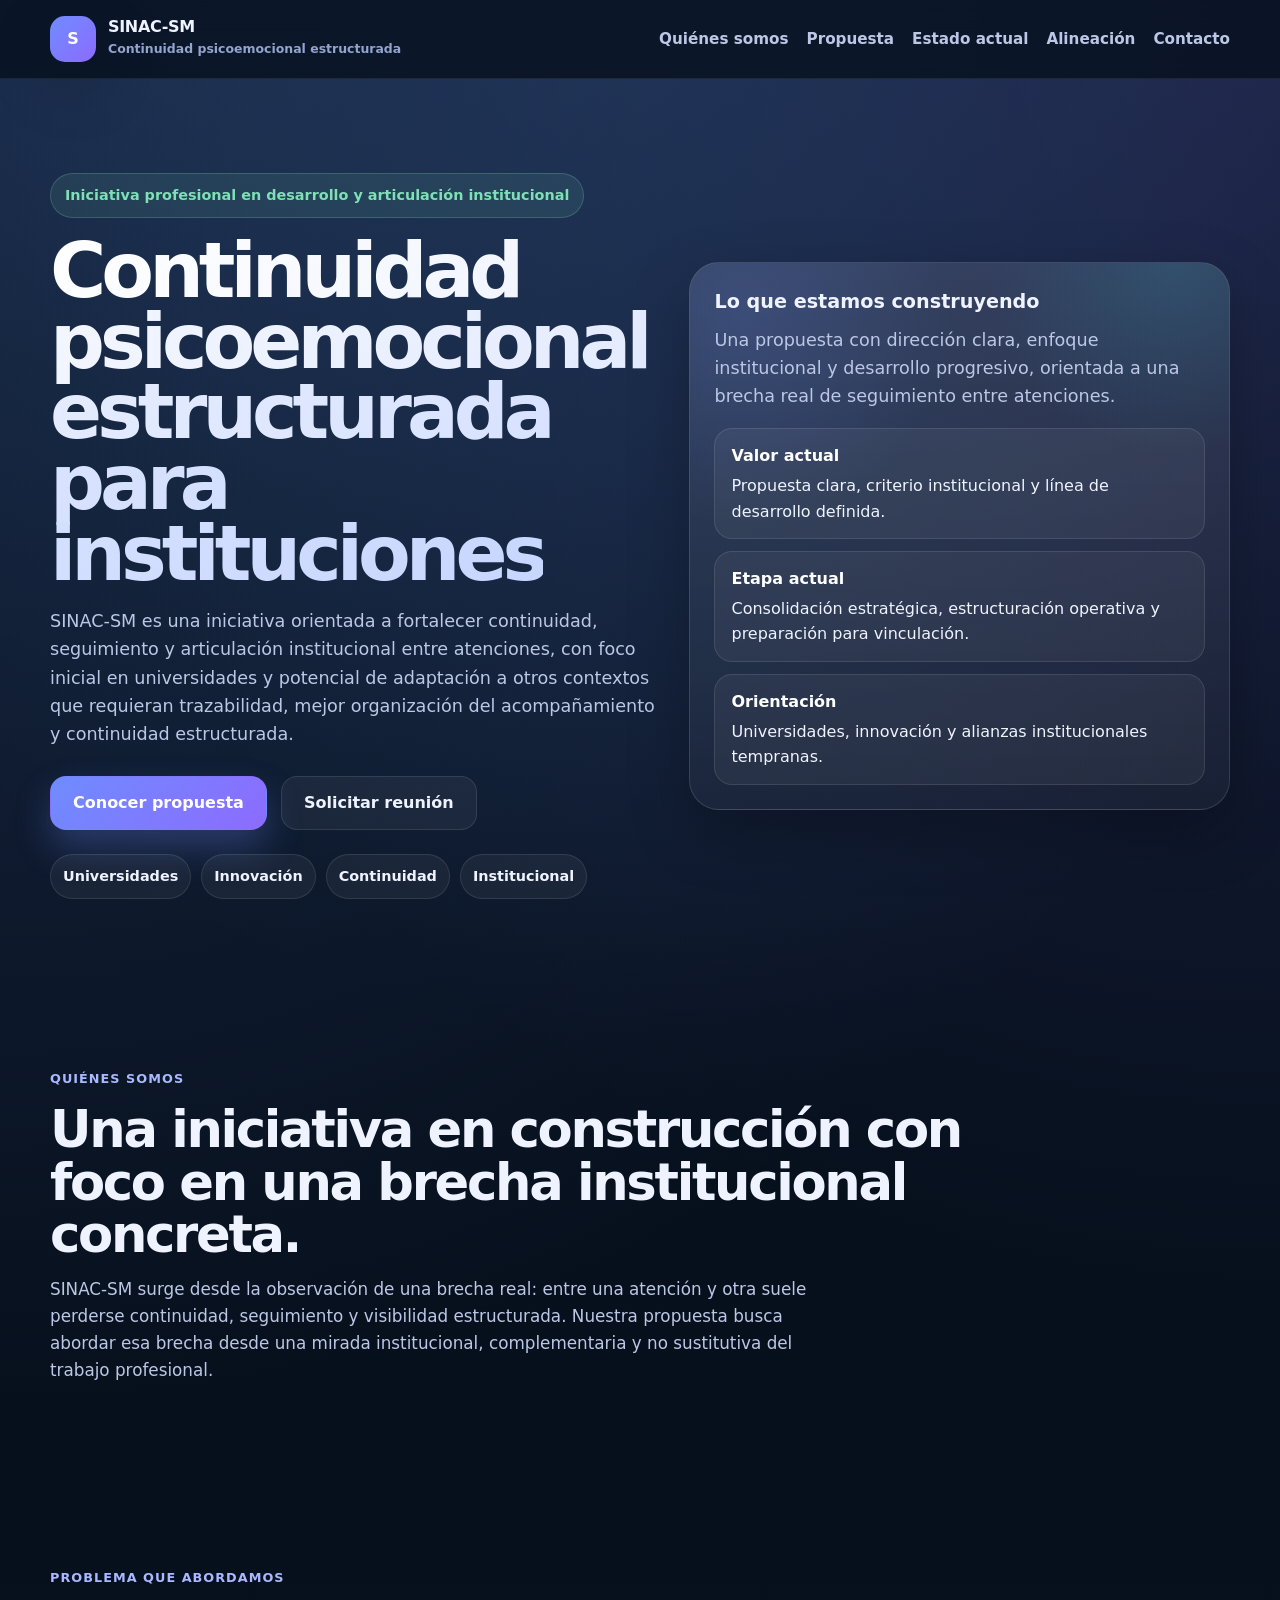
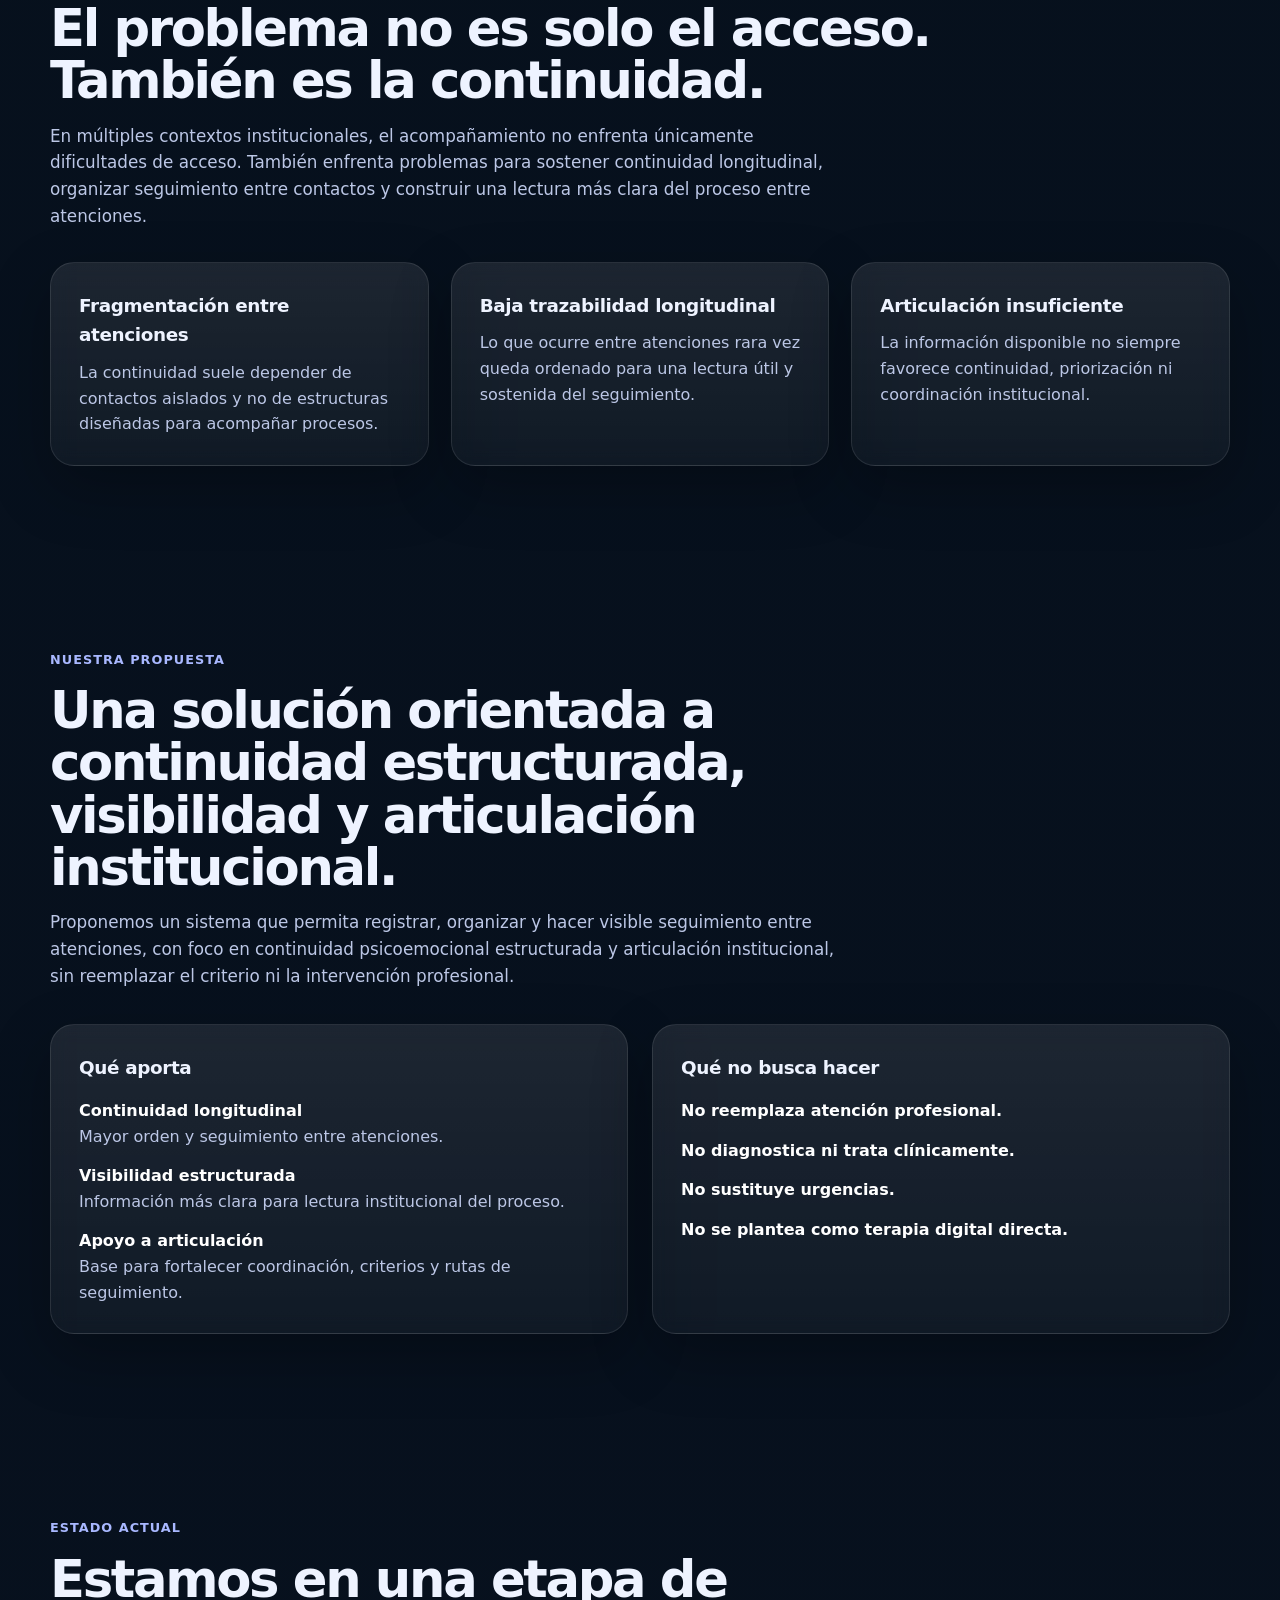
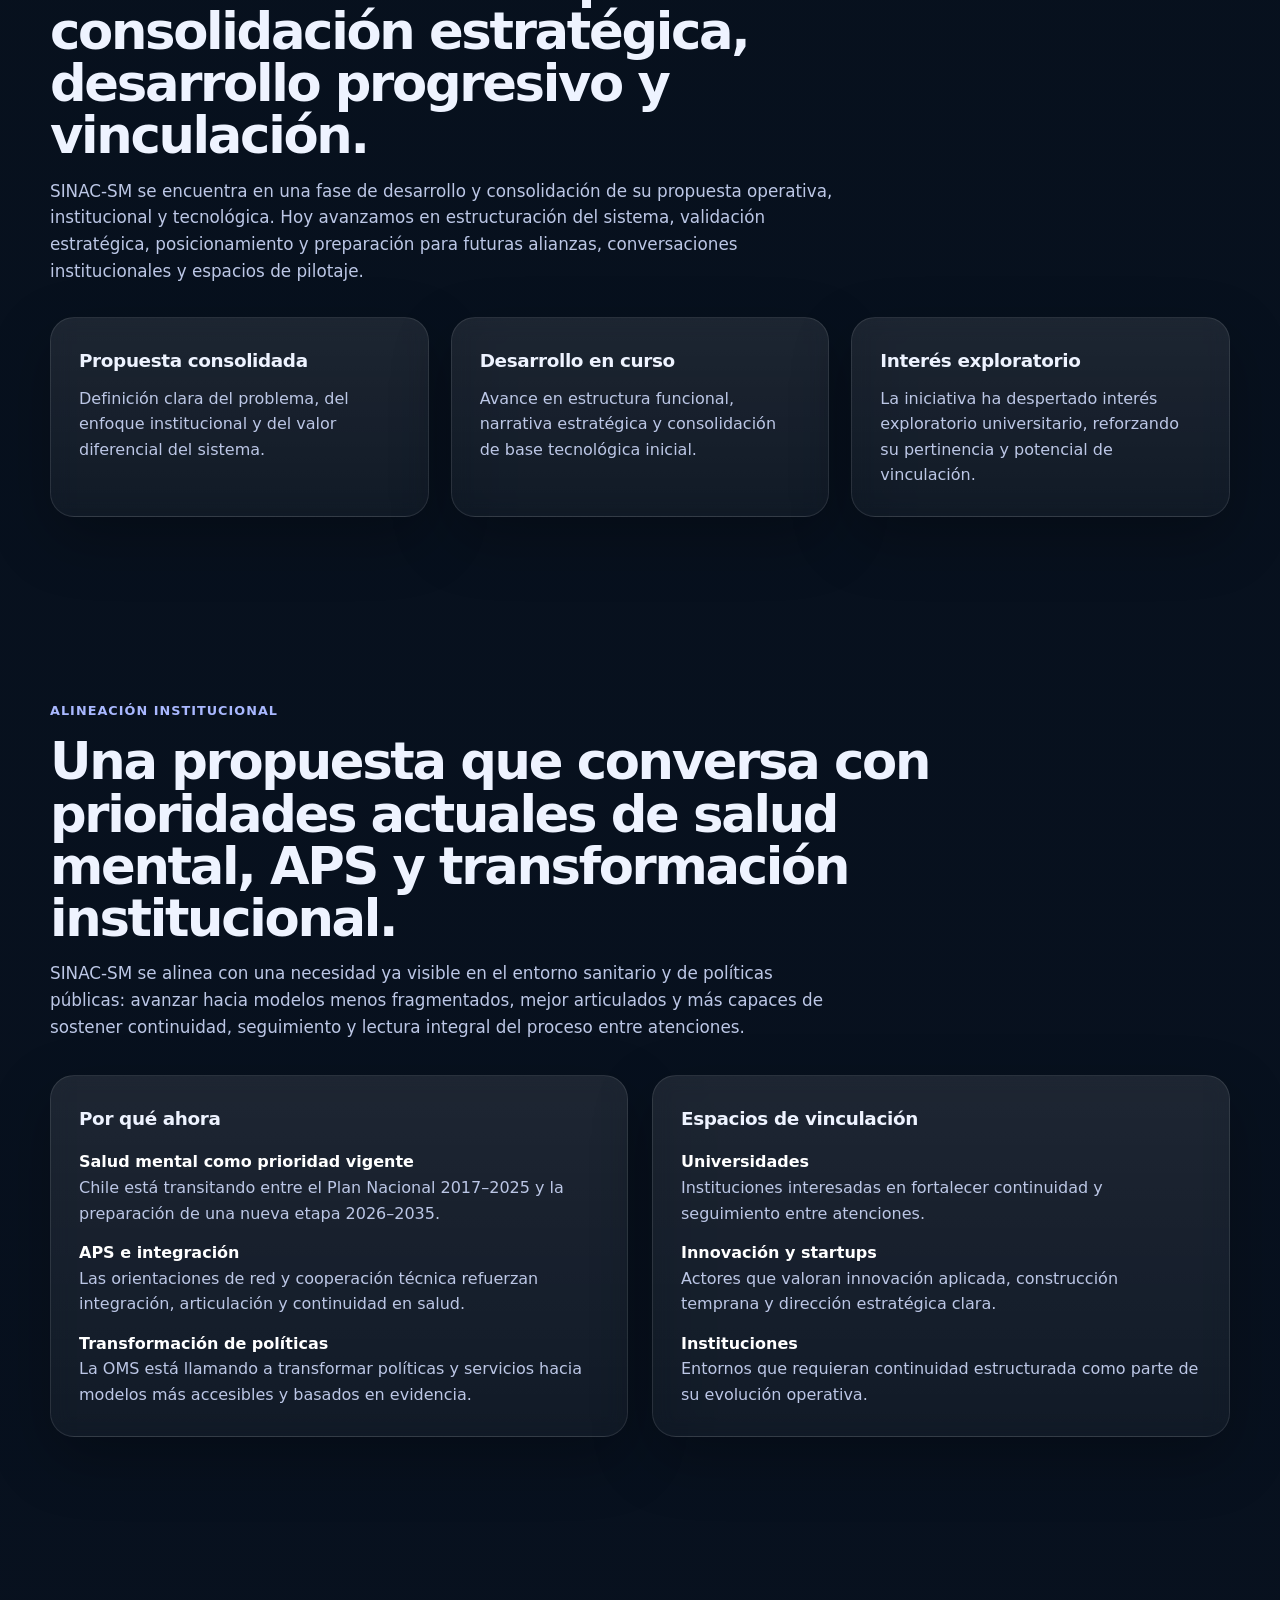
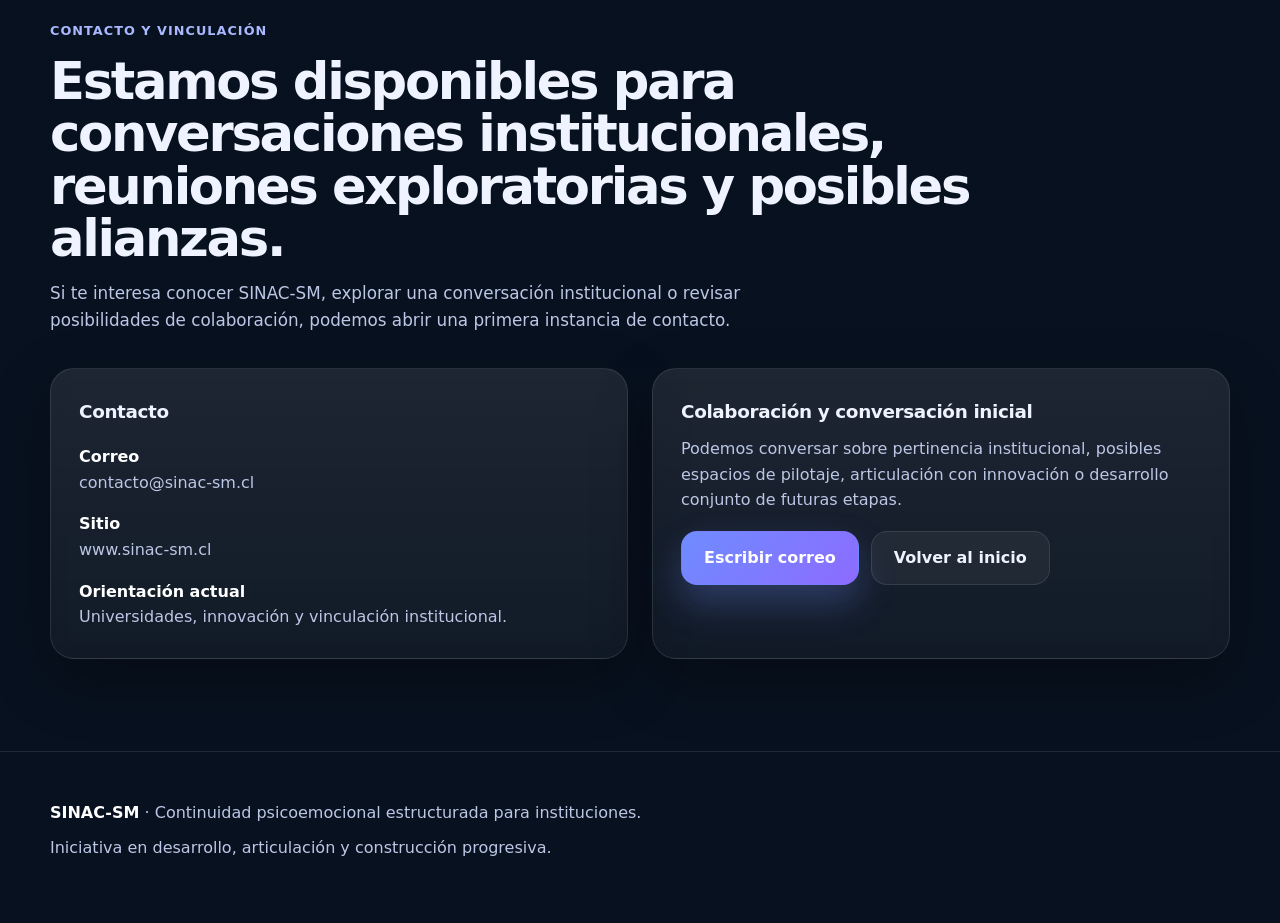
==== commit 732be5c0: "Build institutional positioning page Reconstruye la web de SINAC-SM con enfoque institucional, mejor" ====
--- a/index.html
+++ b/index.html
@@ -361,7 +361,7 @@
         <a href="#quienes-somos">Quiénes somos</a>
         <a href="#propuesta">Propuesta</a>
         <a href="#estado-actual">Estado actual</a>
-        <a href="#alianzas">Alianzas</a>
+        <a href="#alineacion">Alineación</a>
         <a href="#contacto">Contacto</a>
       </nav>
     </div>
@@ -378,9 +378,9 @@
           </h1>
 
           <p>
-            SINAC-SM es una iniciativa orientada a fortalecer seguimiento, visibilidad y articulación institucional
+            SINAC-SM es una iniciativa orientada a fortalecer continuidad, seguimiento y articulación institucional
             entre atenciones, con foco inicial en universidades y potencial de adaptación a otros contextos que requieran
-            continuidad estructurada, trazabilidad y mejor organización del acompañamiento.
+            trazabilidad, mejor organización del acompañamiento y continuidad estructurada.
           </p>
 
           <div class="hero-actions">
@@ -398,24 +398,24 @@
 
         <aside class="hero-panel">
           <div class="hero-panel-content">
-            <h3>Lo que buscamos construir</h3>
+            <h3>Lo que estamos construyendo</h3>
             <p>
-              Una solución con enfoque institucional que ayude a reducir fragmentación, mejorar seguimiento
-              y dar mayor visibilidad al proceso entre atenciones.
+              Una propuesta con dirección clara, enfoque institucional y desarrollo progresivo,
+              orientada a una brecha real de seguimiento entre atenciones.
             </p>
 
             <div class="highlight-list">
               <div class="highlight-item">
                 <strong>Valor actual</strong>
-                Propuesta clara, dirección definida y enfoque institucional consistente.
+                Propuesta clara, criterio institucional y línea de desarrollo definida.
               </div>
               <div class="highlight-item">
                 <strong>Etapa actual</strong>
-                Desarrollo, consolidación estratégica y preparación para vinculación y pilotaje.
+                Consolidación estratégica, estructuración operativa y preparación para vinculación.
               </div>
               <div class="highlight-item">
                 <strong>Orientación</strong>
-                Instituciones que quieran explorar continuidad estructurada como ventaja organizacional.
+                Universidades, innovación y alianzas institucionales tempranas.
               </div>
             </div>
           </div>
@@ -425,11 +425,11 @@
      <section class="section" id="quienes-somos">
       <div class="container">
         <div class="section-kicker">Quiénes somos</div>
-        <h2 class="section-title">Una iniciativa en construcción con foco en un problema institucional real.</h2>
+        <h2 class="section-title">Una iniciativa en construcción con foco en una brecha institucional concreta.</h2>
         <p class="section-text">
-          SINAC-SM surge desde la observación de una brecha concreta: entre una atención y otra suele perderse
-          continuidad, seguimiento y visibilidad estructurada. Nuestra propuesta busca abordar esa brecha desde
-          una mirada institucional, complementaria y no sustitutiva del trabajo profesional.
+          SINAC-SM surge desde la observación de una brecha real: entre una atención y otra suele perderse continuidad,
+          seguimiento y visibilidad estructurada. Nuestra propuesta busca abordar esa brecha desde una mirada institucional,
+          complementaria y no sustitutiva del trabajo profesional.
         </p>
       </div>
     </section>
@@ -437,27 +437,27 @@
     <section class="section" id="problema">
       <div class="container">
         <div class="section-kicker">Problema que abordamos</div>
-        <h2 class="section-title">La fragmentación entre atenciones genera pérdida de continuidad, visibilidad y articulación.</h2>
+        <h2 class="section-title">El problema no es solo el acceso. También es la continuidad.</h2>
         <p class="section-text">
-          En múltiples contextos institucionales, el acompañamiento no solo enfrenta desafíos de acceso.
-          También enfrenta dificultades para sostener continuidad longitudinal, organizar seguimiento entre contactos
+          En múltiples contextos institucionales, el acompañamiento no enfrenta únicamente dificultades de acceso.
+          También enfrenta problemas para sostener continuidad longitudinal, organizar seguimiento entre contactos
           y construir una lectura más clara del proceso entre atenciones.
         </p>
 
         <div class="grid-3" style="margin-top:32px;">
           <article class="card">
-            <h3>Fragmentación del seguimiento</h3>
-            <p>La continuidad suele depender de contactos aislados y no de estructuras pensadas para acompañar procesos.</p>
+            <h3>Fragmentación entre atenciones</h3>
+            <p>La continuidad suele depender de contactos aislados y no de estructuras diseñadas para acompañar procesos.</p>
           </article>
 
           <article class="card">
-            <h3>Escasa trazabilidad</h3>
-            <p>Lo que ocurre entre atenciones rara vez queda ordenado para lectura útil y seguimiento longitudinal.</p>
+            <h3>Baja trazabilidad longitudinal</h3>
+            <p>Lo que ocurre entre atenciones rara vez queda ordenado para una lectura útil y sostenida del seguimiento.</p>
           </article>
 
           <article class="card">
             <h3>Articulación insuficiente</h3>
-            <p>La información disponible no siempre favorece continuidad, priorización y coordinación institucional.</p>
+            <p>La información disponible no siempre favorece continuidad, priorización ni coordinación institucional.</p>
           </article>
         </div>
       </div>
@@ -466,7 +466,7 @@
     <section class="section" id="propuesta">
       <div class="container">
         <div class="section-kicker">Nuestra propuesta</div>
-        <h2 class="section-title">Una solución orientada a continuidad estructurada, visibilidad y mejor organización institucional.</h2>
+        <h2 class="section-title">Una solución orientada a continuidad estructurada, visibilidad y articulación institucional.</h2>
         <p class="section-text">
           Proponemos un sistema que permita registrar, organizar y hacer visible seguimiento entre atenciones,
           con foco en continuidad psicoemocional estructurada y articulación institucional, sin reemplazar el criterio
@@ -487,7 +487,7 @@
               </div>
               <div>
                 <strong style="color:white;">Apoyo a articulación</strong>
-                <p>Base para mejorar coordinación, criterios y rutas de seguimiento.</p>
+                <p>Base para fortalecer coordinación, criterios y rutas de seguimiento.</p>
               </div>
             </div>
           </section>
@@ -504,85 +504,85 @@
         </div>
       </div>
     </section>
-        <section class="section" id="estado-actual">
+    <section class="section" id="estado-actual">
       <div class="container">
         <div class="section-kicker">Estado actual</div>
-        <h2 class="section-title">Estamos en proceso de construcción, consolidación y vinculación.</h2>
+        <h2 class="section-title">Estamos en una etapa de consolidación estratégica, desarrollo progresivo y vinculación.</h2>
         <p class="section-text">
-          SINAC-SM se encuentra en una etapa de desarrollo y consolidación de su propuesta operativa,
+          SINAC-SM se encuentra en una fase de desarrollo y consolidación de su propuesta operativa,
           institucional y tecnológica. Hoy avanzamos en estructuración del sistema, validación estratégica,
           posicionamiento y preparación para futuras alianzas, conversaciones institucionales y espacios de pilotaje.
         </p>
 
         <div class="grid-3" style="margin-top:32px;">
           <article class="card">
-            <h3>Construcción de propuesta</h3>
+            <h3>Propuesta consolidada</h3>
             <p>Definición clara del problema, del enfoque institucional y del valor diferencial del sistema.</p>
           </article>
 
           <article class="card">
-            <h3>Desarrollo progresivo</h3>
-            <p>Avance en estructura funcional, narrativa estratégica y consolidación de una base tecnológica inicial.</p>
+            <h3>Desarrollo en curso</h3>
+            <p>Avance en estructura funcional, narrativa estratégica y consolidación de base tecnológica inicial.</p>
           </article>
 
           <article class="card">
-            <h3>Vinculación y validación</h3>
-            <p>Búsqueda de conversaciones, alianzas y espacios que permitan explorar pertinencia y pilotaje futuro.</p>
+            <h3>Interés exploratorio</h3>
+            <p>La iniciativa ha despertado interés exploratorio universitario, reforzando su pertinencia y potencial de vinculación.</p>
           </article>
         </div>
       </div>
     </section>
 
-    <section class="section" id="alianzas">
+    <section class="section" id="alineacion">
       <div class="container">
-        <div class="section-kicker">A quién nos dirigimos</div>
-        <h2 class="section-title">Buscamos vincularnos con universidades, ecosistemas de innovación e instituciones interesadas en continuidad estructurada.</h2>
+        <div class="section-kicker">Alineación institucional</div>
+        <h2 class="section-title">Una propuesta que conversa con prioridades actuales de salud mental, APS y transformación institucional.</h2>
         <p class="section-text">
-          Nuestra orientación inicial está puesta en contextos universitarios y actores del ecosistema de innovación
-          que quieran explorar soluciones con foco institucional, escalabilidad futura y valor estratégico en continuidad,
-          trazabilidad y articulación.
+          SINAC-SM se alinea con una necesidad ya visible en el entorno sanitario y de políticas públicas:
+          avanzar hacia modelos menos fragmentados, mejor articulados y más capaces de sostener continuidad,
+          seguimiento y lectura integral del proceso entre atenciones.
         </p>
 
         <div class="grid-2" style="margin-top:34px;">
           <section class="card">
-            <h3>Interés inicial</h3>
+            <h3>Por qué ahora</h3>
+            <div style="display:grid; gap:14px; margin-top:16px;">
+              <div>
+                <strong style="color:white;">Salud mental como prioridad vigente</strong>
+                <p>Chile está transitando entre el Plan Nacional 2017–2025 y la preparación de una nueva etapa 2026–2035.</p>
+              </div>
+              <div>
+                <strong style="color:white;">APS e integración</strong>
+                <p>Las orientaciones de red y cooperación técnica refuerzan integración, articulación y continuidad en salud.</p>
+              </div>
+              <div>
+                <strong style="color:white;">Transformación de políticas</strong>
+                <p>La OMS está llamando a transformar políticas y servicios hacia modelos más accesibles y basados en evidencia.</p>
+              </div>
+            </div>
+          </section>
+
+          <section class="card">
+            <h3>Espacios de vinculación</h3>
             <div style="display:grid; gap:14px; margin-top:16px;">
               <div>
                 <strong style="color:white;">Universidades</strong>
                 <p>Instituciones interesadas en fortalecer continuidad y seguimiento entre atenciones.</p>
               </div>
               <div>
-                <strong style="color:white;">Startups y ecosistemas</strong>
-                <p>Actores que valoren innovación aplicada, articulación institucional y construcción temprana con dirección clara.</p>
-              </div>
-              <div>
-                <strong style="color:white;">Organizaciones</strong>
+                <strong style="color:white;">Innovación y startups</strong>
+                <p>Actores que valoran innovación aplicada, construcción temprana y dirección estratégica clara.</p>
+              </div>
+              <div>
+                <strong style="color:white;">Instituciones</strong>
                 <p>Entornos que requieran continuidad estructurada como parte de su evolución operativa.</p>
-              </div>
-            </div>
-          </section>
-
-          <section class="card">
-            <h3>Diferencial</h3>
-            <div style="display:grid; gap:14px; margin-top:16px;">
-              <div>
-                <strong style="color:white;">No compite por reemplazo clínico</strong>
-                <p>Se posiciona en continuidad, seguimiento y articulación.</p>
-              </div>
-              <div>
-                <strong style="color:white;">Enfoque institucional desde el inicio</strong>
-                <p>No parte desde consumo masivo, sino desde estructura y gobernanza.</p>
-              </div>
-              <div>
-                <strong style="color:white;">Lectura estructural del problema</strong>
-                <p>Apunta a una brecha organizacional real, no solo a una necesidad individual aislada.</p>
               </div>
             </div>
           </section>
         </div>
       </div>
     </section>
-        <section class="section" id="contacto">
+    <section class="section" id="contacto">
       <div class="container">
         <div class="section-kicker">Contacto y vinculación</div>
         <h2 class="section-title">Estamos disponibles para conversaciones institucionales, reuniones exploratorias y posibles alianzas.</h2>
@@ -612,7 +612,7 @@
 
           <section class="card">
             <h3>Colaboración y conversación inicial</h3>
-            <p style="margin-bottom:18px;">
+            <p style="margin-bottom:18px; color:var(--muted);">
               Podemos conversar sobre pertinencia institucional, posibles espacios de pilotaje,
               articulación con innovación o desarrollo conjunto de futuras etapas.
             </p>
